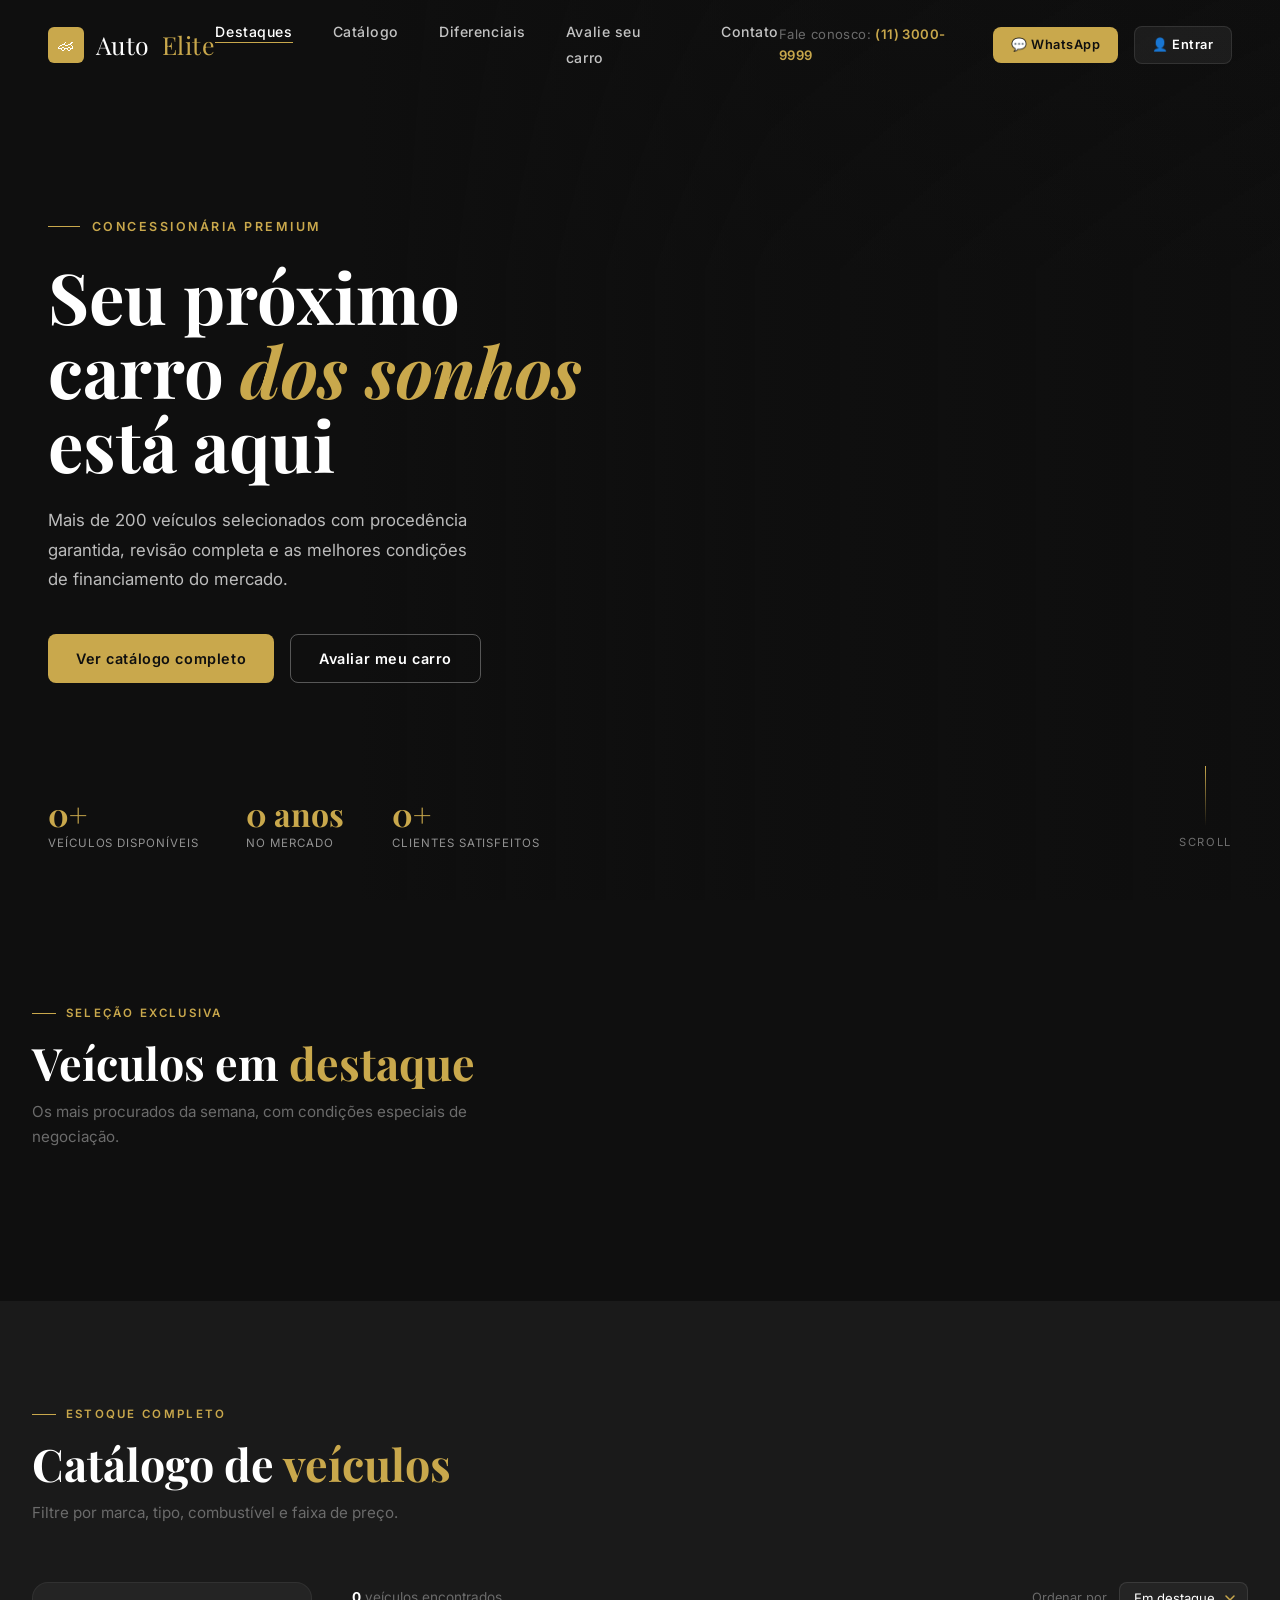
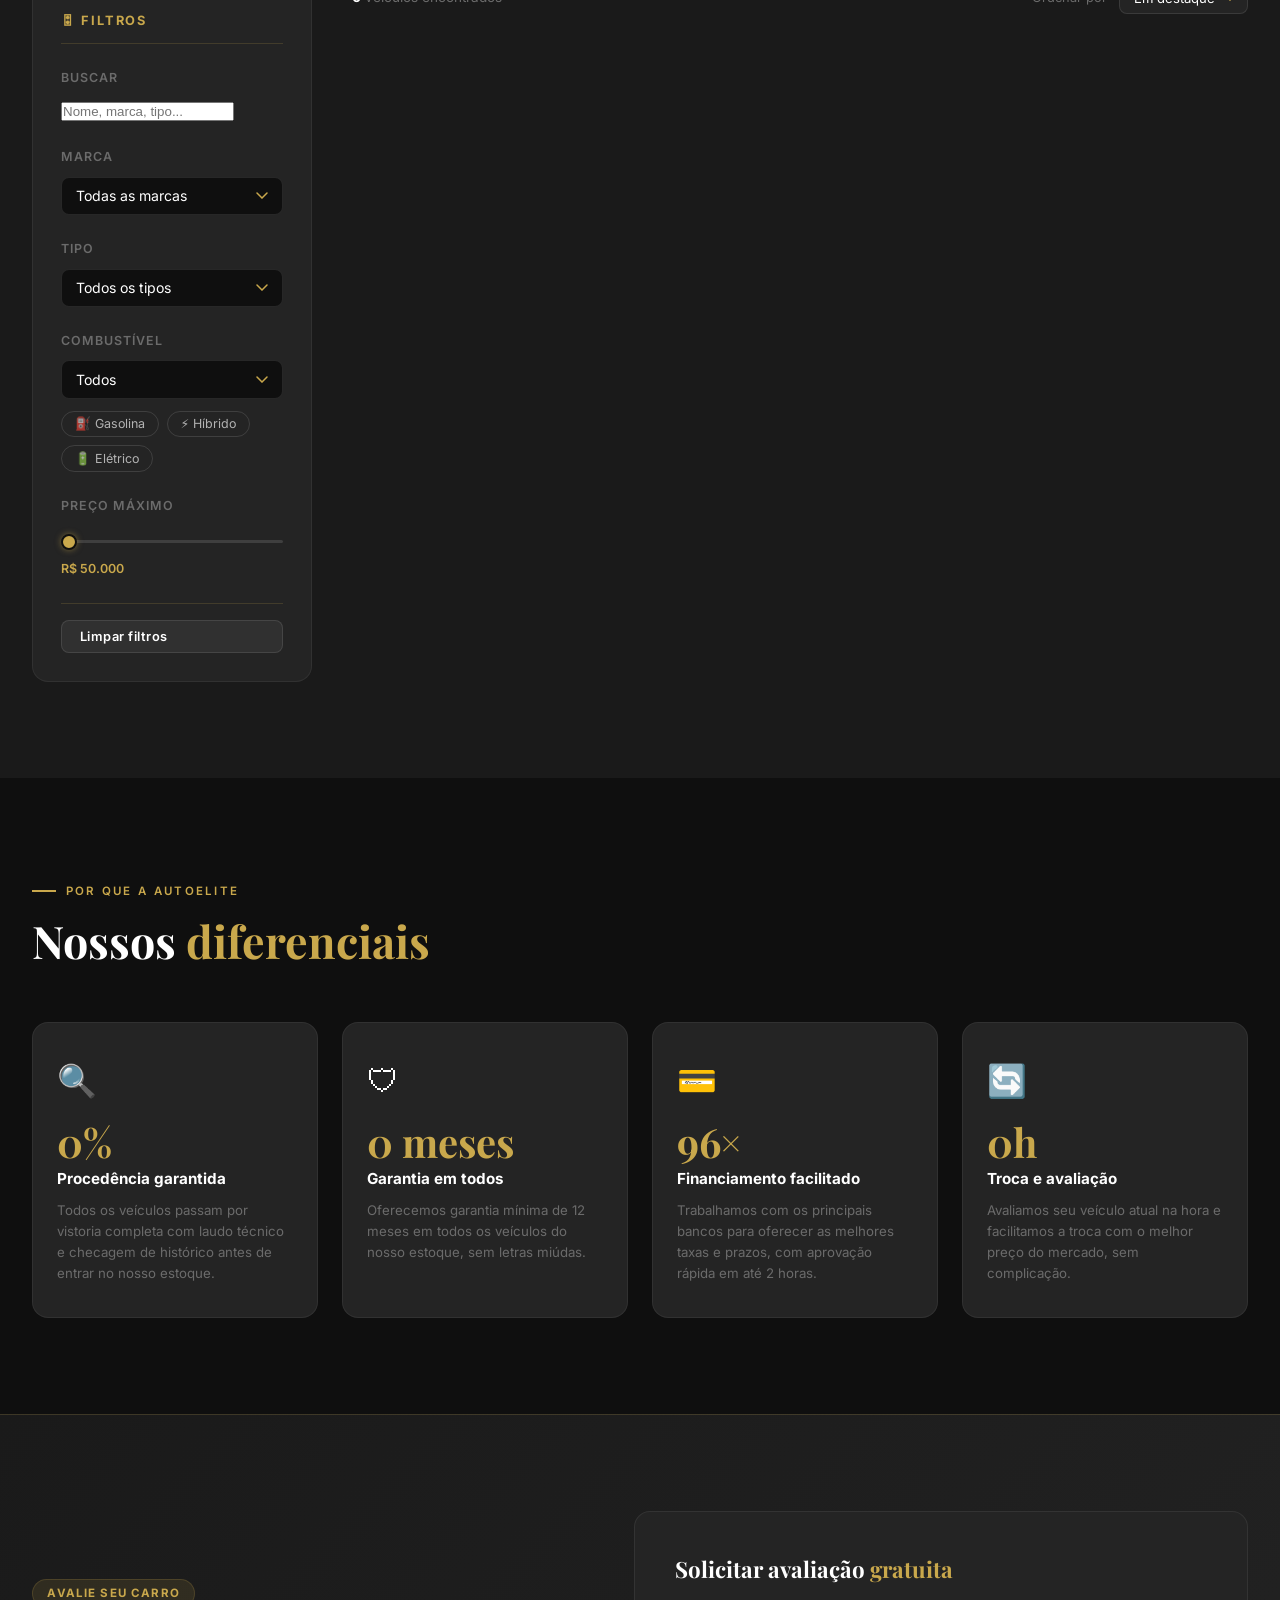
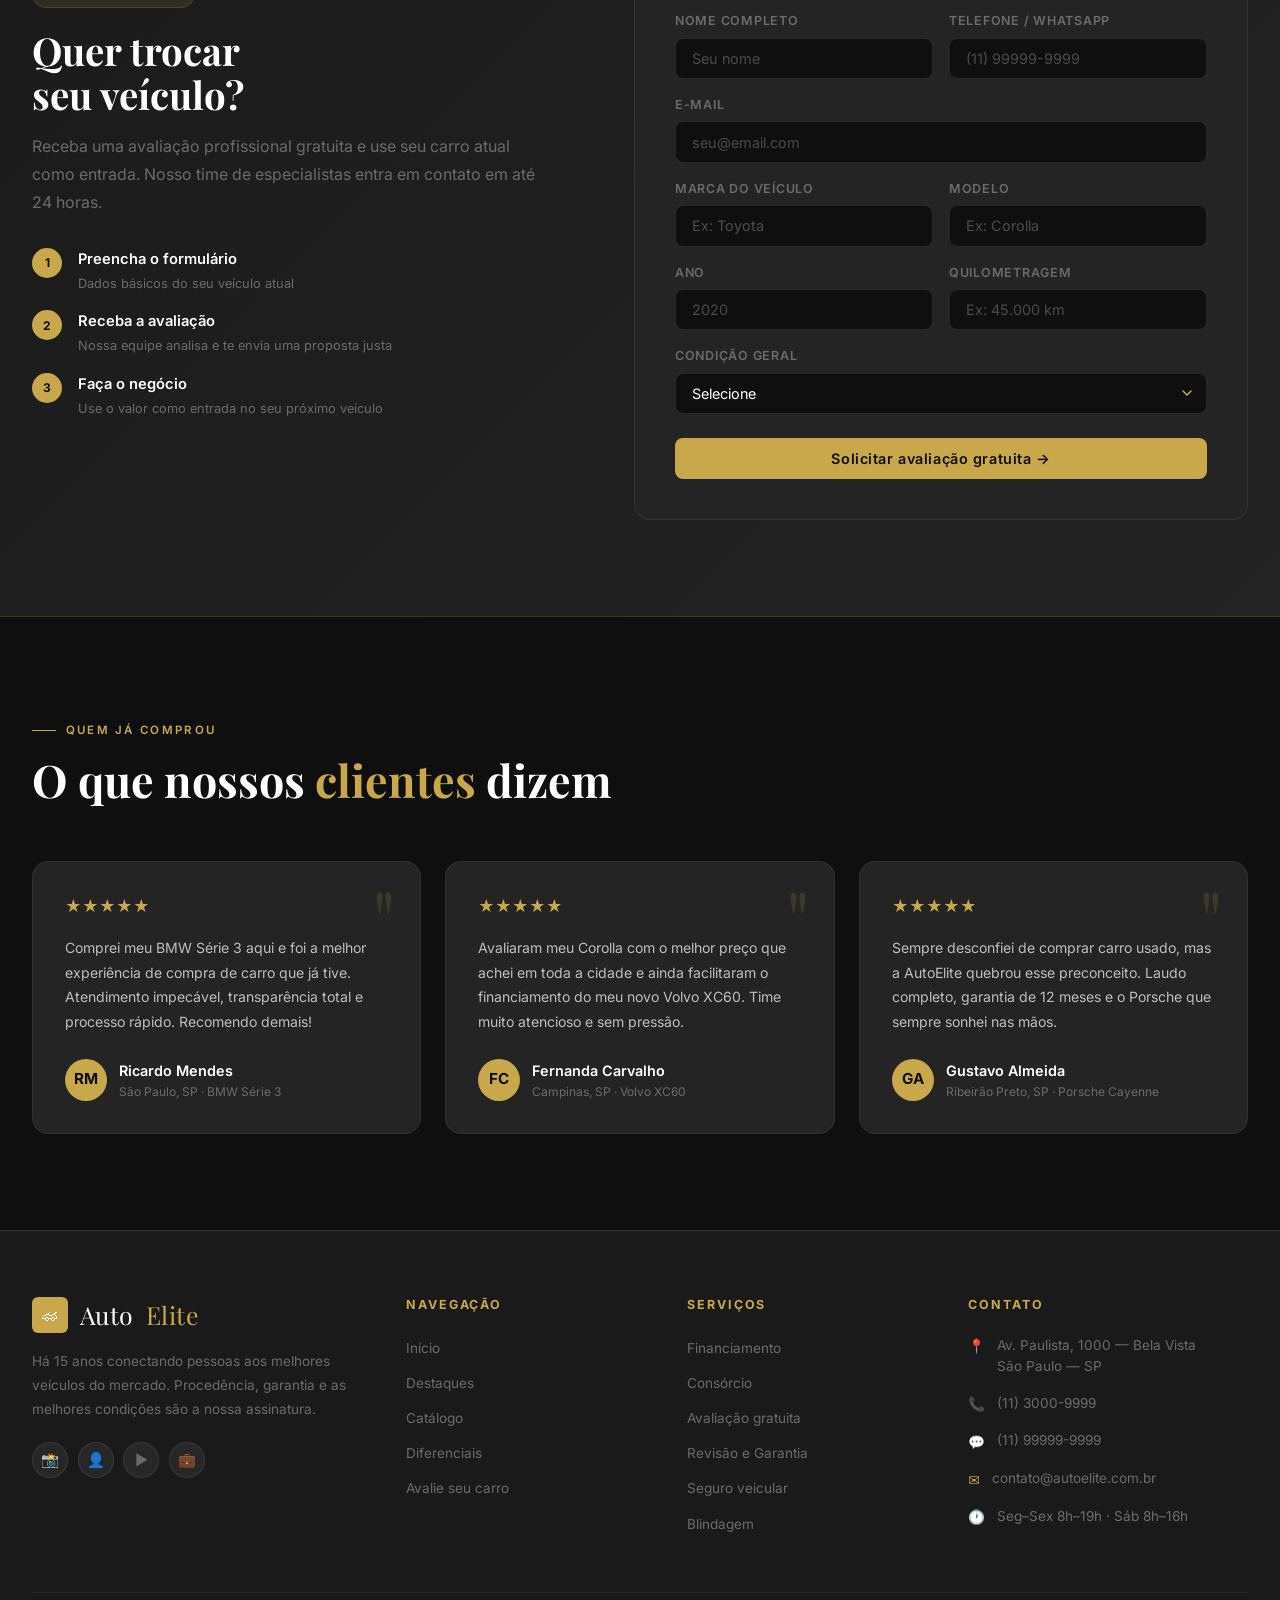
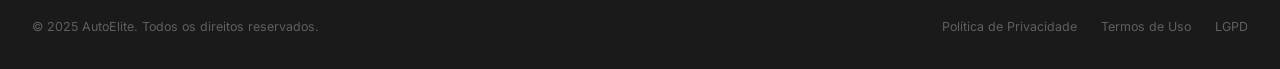
==== index.html @ bbd92033 "atualizado" ====
<!DOCTYPE html>
<html lang="pt-BR">
<head>
  <meta charset="UTF-8">
  <meta name="viewport" content="width=device-width, initial-scale=1.0">
  <title>AutoElite — Veículos Premium</title>
  <meta name="description" content="AutoElite — Sua concessionária de veículos premium. Mais de 200 veículos selecionados com garantia e procedência.">

  <!-- Fonts -->
  <link rel="preconnect" href="https://fonts.googleapis.com">
  <link rel="preconnect" href="https://fonts.gstatic.com" crossorigin>
  <link href="https://fonts.googleapis.com/css2?family=Playfair+Display:ital,wght@0,700;1,700&family=Inter:wght@400;500;600;700&display=swap" rel="stylesheet">

  <link rel="stylesheet" href="style.css">
</head>
<body>

  <!-- ═══ NAVBAR ═══════════════════════════════════════════ -->
  <nav class="navbar" id="navbar">
    <a href="#" class="nav-logo">
      <div class="logo-icon">🏎</div>
      Auto<span class="ouro">Elite</span>
    </a>

    <ul class="nav-links">
      <li><a href="#destaques" class="active">Destaques</a></li>
      <li><a href="#catalogo">Catálogo</a></li>
      <li><a href="#diferenciais">Diferenciais</a></li>
      <li><a href="#avaliacao">Avalie seu carro</a></li>
      <li><a href="#contato">Contato</a></li>
    </ul>

<div class="nav-actions">
  <div class="nav-tel">Fale conosco: <span>(11) 3000-9999</span></div>
  <a href="https://wa.me/5511999999999" class="btn btn-ouro btn-sm" target="_blank">
    💬 WhatsApp
  </a>
  <a href="login.html" class="btn btn-ghost btn-sm">
    👤 Entrar
  </a>
  <div class="nav-hamburger" id="hamburger" aria-label="Menu">
    <span></span><span></span><span></span>
  </div>
</div>
</nav>

  <!-- Menu mobile -->
  <div class="nav-overlay" id="navOverlay"></div>
  <nav class="nav-mobile" id="navMobile">
    <button class="nav-mobile-close" id="navMobileClose">✕</button>
    <ul>
      <li><a href="#destaques">Destaques</a></li>
      <li><a href="#catalogo">Catálogo</a></li>
      <li><a href="#diferenciais">Diferenciais</a></li>
      <li><a href="#avaliacao">Avalie seu carro</a></li>
      <li><a href="#contato">Contato</a></li>
    </ul>
    <div class="nav-mobile-tel">
      Fale conosco
      <span>(11) 3000-9999</span>
    </div>
  </nav>

  <!-- ═══ HERO ══════════════════════════════════════════════ -->
  <section class="hero" id="inicio">
    <img
      class="hero-img"
      src="https://images.unsplash.com/photo-1583121274602-3e2820c69888?w=1800&q=85"
      alt="Veículo premium AutoElite"
    >
    <div class="hero-bg"></div>

    <div class="hero-content">
      <div class="hero-eyebrow">Concessionária Premium</div>
      <h1>
        Seu próximo<br>
        carro <em>dos sonhos</em><br>
        está aqui
      </h1>
      <p class="hero-desc">
        Mais de 200 veículos selecionados com procedência garantida,
        revisão completa e as melhores condições de financiamento do mercado.
      </p>
      <div class="hero-ctas">
        <a href="#catalogo" class="btn btn-ouro">Ver catálogo completo</a>
        <a href="#avaliacao" class="btn btn-outline">Avaliar meu carro</a>
      </div>
    </div>

    <div class="hero-stats">
      <div class="hero-stat-item">
        <div class="num" data-count="200" data-suffix="+">0+</div>
        <div class="lbl">Veículos disponíveis</div>
      </div>
      <div class="hero-stat-item">
        <div class="num" data-count="15" data-suffix=" anos">0 anos</div>
        <div class="lbl">No mercado</div>
      </div>
      <div class="hero-stat-item">
        <div class="num" data-count="4800" data-suffix="+">0+</div>
        <div class="lbl">Clientes satisfeitos</div>
      </div>
    </div>

    <div class="hero-scroll" id="heroScroll">
      <div class="scroll-line"></div>
      Scroll
    </div>
  </section>

  <!-- ═══ DESTAQUES ════════════════════════════════════════ -->
  <section class="section destaques" id="destaques">
    <div class="container">
      <div class="section-header">
        <div class="section-eyebrow">Seleção exclusiva</div>
        <h2 class="section-title">Veículos em <span class="ouro">destaque</span></h2>
        <p class="section-subtitle">Os mais procurados da semana, com condições especiais de negociação.</p>
      </div>
      <div class="destaques-grid" id="destaquesGrid">
        <!-- Populado por JS -->
      </div>
    </div>
  </section>

  <!-- ═══ CATÁLOGO ═════════════════════════════════════════ -->
  <section class="section catalogo" id="catalogo">
    <div class="container">
      <div class="section-header">
        <div class="section-eyebrow">Estoque completo</div>
        <h2 class="section-title">Catálogo de <span class="ouro">veículos</span></h2>
        <p class="section-subtitle">Filtre por marca, tipo, combustível e faixa de preço.</p>
      </div>

      <div class="catalogo-layout">

        <!-- ── Painel de filtros ── -->
        <aside class="filtros-panel">
          <div class="filtros-titulo">🎛 Filtros</div>

          <!-- Busca -->
          <div class="filtro-grupo">
            <label>Buscar</label>
            <input type="text" id="buscaInput" placeholder="Nome, marca, tipo...">
          </div>

          <!-- Marca -->
          <div class="filtro-grupo">
            <label>Marca</label>
            <select id="filtroMarca">
              <option value="">Todas as marcas</option>
            </select>
          </div>

          <!-- Tipo -->
          <div class="filtro-grupo">
            <label>Tipo</label>
            <select id="filtroTipo">
              <option value="">Todos os tipos</option>
            </select>
          </div>

          <!-- Combustível chips -->
          <div class="filtro-grupo">
            <label>Combustível</label>
            <select id="filtroComb" style="margin-bottom:.75rem">
              <option value="">Todos</option>
            </select>
            <div class="chips-filtro">
              <button class="chip" data-comb="Gasolina">⛽ Gasolina</button>
              <button class="chip" data-comb="Híbrido">⚡ Híbrido</button>
              <button class="chip" data-comb="Elétrico">🔋 Elétrico</button>
            </div>
          </div>

          <!-- Preço máximo -->
          <div class="filtro-grupo">
            <label>Preço máximo</label>
            <input type="range" id="filtroPreco" min="50000" step="10000">
            <div class="preco-range-labels">
              <span>R$ 50.000</span>
              <span id="precoMaxLabel"></span>
            </div>
          </div>

          <div class="filtros-footer">
            <button class="btn btn-ghost btn-sm" id="btnResetFiltros" style="width:100%">
              Limpar filtros
            </button>
          </div>
        </aside>

        <!-- ── Grade de veículos ── -->
        <div>
          <div class="catalogo-header">
            <div class="catalogo-info">
              <strong id="totalResultados">0</strong> veículos encontrados
            </div>
            <div class="ordenar-wrap">
              <label for="ordenacao">Ordenar por</label>
              <select id="ordenacao">
                <option value="destaque">Em destaque</option>
                <option value="preco_asc">Menor preço</option>
                <option value="preco_desc">Maior preço</option>
                <option value="ano_desc">Mais novo</option>
                <option value="km_asc">Menor km</option>
              </select>
            </div>
          </div>

          <div class="veiculos-grid" id="veiculosGrid">
            <!-- Populado por JS -->
          </div>
        </div>

      </div>
    </div>
  </section>

  <!-- ═══ DIFERENCIAIS ═════════════════════════════════════ -->
  <section class="section diferenciais" id="diferenciais">
    <div class="container">
      <div class="section-header">
        <div class="section-eyebrow">Por que a AutoElite</div>
        <h2 class="section-title">Nossos <span class="ouro">diferenciais</span></h2>
      </div>
      <div class="diferenciais-grid">

        <div class="dif-card">
          <div class="dif-ico">🔍</div>
          <div class="dif-num" data-count="100" data-suffix="%">0%</div>
          <div class="dif-titulo">Procedência garantida</div>
          <p class="dif-desc">Todos os veículos passam por vistoria completa com laudo técnico e checagem de histórico antes de entrar no nosso estoque.</p>
        </div>

        <div class="dif-card">
          <div class="dif-ico">🛡</div>
          <div class="dif-num" data-count="12" data-suffix=" meses">0 meses</div>
          <div class="dif-titulo">Garantia em todos</div>
          <p class="dif-desc">Oferecemos garantia mínima de 12 meses em todos os veículos do nosso estoque, sem letras miúdas.</p>
        </div>

        <div class="dif-card">
          <div class="dif-ico">💳</div>
          <div class="dif-num">96×</div>
          <div class="dif-titulo">Financiamento facilitado</div>
          <p class="dif-desc">Trabalhamos com os principais bancos para oferecer as melhores taxas e prazos, com aprovação rápida em até 2 horas.</p>
        </div>

        <div class="dif-card">
          <div class="dif-ico">🔄</div>
          <div class="dif-num" data-count="48" data-suffix="h">0h</div>
          <div class="dif-titulo">Troca e avaliação</div>
          <p class="dif-desc">Avaliamos seu veículo atual na hora e facilitamos a troca com o melhor preço do mercado, sem complicação.</p>
        </div>

      </div>
    </div>
  </section>

  <!-- ═══ AVALIAÇÃO / FORMULÁRIO ════════════════════════════ -->
  <section class="section avaliacao" id="avaliacao">
    <div class="container">
      <div class="avaliacao-inner">

        <!-- Texto -->
        <div>
          <span class="aval-tag">Avalie seu carro</span>
          <h2 class="aval-title">Quer trocar<br>seu veículo?</h2>
          <p class="aval-desc">
            Receba uma avaliação profissional gratuita e use seu carro atual como entrada.
            Nosso time de especialistas entra em contato em até 24 horas.
          </p>
          <div class="aval-steps">
            <div class="aval-step">
              <div class="step-num">1</div>
              <div class="step-info">
                <h4>Preencha o formulário</h4>
                <p>Dados básicos do seu veículo atual</p>
              </div>
            </div>
            <div class="aval-step">
              <div class="step-num">2</div>
              <div class="step-info">
                <h4>Receba a avaliação</h4>
                <p>Nossa equipe analisa e te envia uma proposta justa</p>
              </div>
            </div>
            <div class="aval-step">
              <div class="step-num">3</div>
              <div class="step-info">
                <h4>Faça o negócio</h4>
                <p>Use o valor como entrada no seu próximo veículo</p>
              </div>
            </div>
          </div>
        </div>

        <!-- Formulário -->
        <div class="aval-form-wrap">
          <div class="aval-form-title">Solicitar avaliação <span class="ouro">gratuita</span></div>
          <form id="formAvaliacao">
            <div class="form-row">
              <div class="form-grupo">
                <label>Nome completo</label>
                <input type="text" placeholder="Seu nome" required>
              </div>
              <div class="form-grupo">
                <label>Telefone / WhatsApp</label>
                <input type="tel" placeholder="(11) 99999-9999" required>
              </div>
            </div>
            <div class="form-grupo">
              <label>E-mail</label>
              <input type="email" placeholder="seu@email.com">
            </div>
            <div class="form-row">
              <div class="form-grupo">
                <label>Marca do veículo</label>
                <input type="text" placeholder="Ex: Toyota" required>
              </div>
              <div class="form-grupo">
                <label>Modelo</label>
                <input type="text" placeholder="Ex: Corolla" required>
              </div>
            </div>
            <div class="form-row">
              <div class="form-grupo">
                <label>Ano</label>
                <input type="number" placeholder="2020" min="1990" max="2025" required>
              </div>
              <div class="form-grupo">
                <label>Quilometragem</label>
                <input type="text" placeholder="Ex: 45.000 km">
              </div>
            </div>
            <div class="form-grupo">
              <label>Condição geral</label>
              <select>
                <option value="">Selecione</option>
                <option>Excelente — sem avarias</option>
                <option>Bom — pequenos detalhes</option>
                <option>Regular — precisa de reparos</option>
              </select>
            </div>
            <button type="submit" class="btn btn-ouro" style="width:100%;justify-content:center;margin-top:.5rem">
              Solicitar avaliação gratuita →
            </button>
          </form>
        </div>

      </div>
    </div>
  </section>

  <!-- ═══ DEPOIMENTOS ══════════════════════════════════════ -->
  <section class="section depoimentos" id="depoimentos">
    <div class="container">
      <div class="section-header">
        <div class="section-eyebrow">Quem já comprou</div>
        <h2 class="section-title">O que nossos <span class="ouro">clientes</span> dizem</h2>
      </div>
      <div class="depoimentos-grid">

        <div class="dep-card">
          <div class="dep-estrelas">★★★★★</div>
          <p class="dep-texto">
            Comprei meu BMW Série 3 aqui e foi a melhor experiência de compra de carro que já tive.
            Atendimento impecável, transparência total e processo rápido. Recomendo demais!
          </p>
          <div class="dep-autor">
            <div class="dep-avatar">RM</div>
            <div>
              <div class="dep-nome">Ricardo Mendes</div>
              <div class="dep-sub">São Paulo, SP · BMW Série 3</div>
            </div>
          </div>
        </div>

        <div class="dep-card">
          <div class="dep-estrelas">★★★★★</div>
          <p class="dep-texto">
            Avaliaram meu Corolla com o melhor preço que achei em toda a cidade e ainda facilitaram
            o financiamento do meu novo Volvo XC60. Time muito atencioso e sem pressão.
          </p>
          <div class="dep-autor">
            <div class="dep-avatar">FC</div>
            <div>
              <div class="dep-nome">Fernanda Carvalho</div>
              <div class="dep-sub">Campinas, SP · Volvo XC60</div>
            </div>
          </div>
        </div>

        <div class="dep-card">
          <div class="dep-estrelas">★★★★★</div>
          <p class="dep-texto">
            Sempre desconfiei de comprar carro usado, mas a AutoElite quebrou esse preconceito.
            Laudo completo, garantia de 12 meses e o Porsche que sempre sonhei nas mãos.
          </p>
          <div class="dep-autor">
            <div class="dep-avatar">GA</div>
            <div>
              <div class="dep-nome">Gustavo Almeida</div>
              <div class="dep-sub">Ribeirão Preto, SP · Porsche Cayenne</div>
            </div>
          </div>
        </div>

      </div>
    </div>
  </section>

  <!-- ═══ FOOTER ════════════════════════════════════════════ -->
  <footer class="footer" id="contato">
    <div class="container">
      <div class="footer-grid">

        <!-- Brand -->
        <div class="footer-brand">
          <div class="nav-logo">
            <div class="logo-icon">🏎</div>
            Auto<span class="ouro">Elite</span>
          </div>
          <p>
            Há 15 anos conectando pessoas aos melhores veículos do mercado.
            Procedência, garantia e as melhores condições são a nossa assinatura.
          </p>
          <div class="footer-socials">
            <div class="social-btn" title="Instagram">📸</div>
            <div class="social-btn" title="Facebook">👤</div>
            <div class="social-btn" title="YouTube">▶</div>
            <div class="social-btn" title="LinkedIn">💼</div>
          </div>
        </div>

        <!-- Links -->
        <div class="footer-col">
          <h4>Navegação</h4>
          <ul>
            <li><a href="#inicio">Início</a></li>
            <li><a href="#destaques">Destaques</a></li>
            <li><a href="#catalogo">Catálogo</a></li>
            <li><a href="#diferenciais">Diferenciais</a></li>
            <li><a href="#avaliacao">Avalie seu carro</a></li>
          </ul>
        </div>

        <!-- Serviços -->
        <div class="footer-col">
          <h4>Serviços</h4>
          <ul>
            <li><a href="#">Financiamento</a></li>
            <li><a href="#">Consórcio</a></li>
            <li><a href="#">Avaliação gratuita</a></li>
            <li><a href="#">Revisão e Garantia</a></li>
            <li><a href="#">Seguro veicular</a></li>
            <li><a href="#">Blindagem</a></li>
          </ul>
        </div>

        <!-- Contato -->
        <div class="footer-col footer-contato">
          <h4>Contato</h4>
          <div class="contato-item">
            <span class="ico">📍</span>
            <span>Av. Paulista, 1000 — Bela Vista<br>São Paulo — SP</span>
          </div>
          <div class="contato-item">
            <span class="ico">📞</span>
            <a href="tel:1130009999">(11) 3000-9999</a>
          </div>
          <div class="contato-item">
            <span class="ico">💬</span>
            <a href="https://wa.me/5511999999999" target="_blank">(11) 99999-9999</a>
          </div>
          <div class="contato-item">
            <span class="ico">✉</span>
            <a href="mailto:contato@autoelite.com.br">contato@autoelite.com.br</a>
          </div>
          <div class="contato-item">
            <span class="ico">🕐</span>
            <span>Seg–Sex 8h–19h · Sáb 8h–16h</span>
          </div>
        </div>

      </div>

      <div class="footer-bottom">
        <p>© 2025 AutoElite. Todos os direitos reservados.</p>
        <div class="legal">
          <a href="#">Política de Privacidade</a>
          <a href="#">Termos de Uso</a>
          <a href="#">LGPD</a>
        </div>
      </div>
    </div>
  </footer>

  <!-- ═══ MODAL DE DETALHE ══════════════════════════════════ -->
  <div class="modal-overlay" id="modalOverlay">
    <div class="modal">
      <div class="modal-img-wrap">
        <img id="modalImg" src="" alt="">
        <button class="modal-close" onclick="fecharModal()" aria-label="Fechar">✕</button>
      </div>
      <div class="modal-body">
        <div class="modal-marca" id="modalMarca"></div>
        <div class="modal-nome" id="modalNome"></div>
        <div class="modal-grid">
          <div class="modal-info">
            <p id="modalDesc"></p>
            <div class="modal-specs-grid" id="modalSpecs"></div>
          </div>
          <div class="modal-carac">
            <p style="font-size:.78rem;color:var(--cinza);letter-spacing:.1em;text-transform:uppercase;font-weight:700;margin-bottom:.75rem">Equipamentos</p>
            <ul id="modalCarac"></ul>
          </div>
        </div>
        <div class="modal-price-bar">
          <div>
            <div class="modal-preco-lbl">Preço</div>
            <div class="modal-preco-val" id="modalPreco"></div>
          </div>
          <div class="modal-actions">
            <button class="btn btn-ghost" id="modalBtnFav">♡ Favoritar</button>
            <button class="btn btn-ouro" id="modalBtnWpp">💬 Falar via WhatsApp</button>
          </div>
        </div>
      </div>
    </div>
  </div>

  <!-- ═══ TOAST ═════════════════════════════════════════════ -->
  <div class="toast" id="toast"></div>

  <!-- Scripts -->
  <script src="script.js"></script>
</body>
</html>
---- style.css ----
/* ============================================================
   AutoElite — Estilos principais
   Paleta: Grafite #0F0F0F | Escuro #1A1A1A | Ouro #C9A84C
           Branco #FFFFFF | Médio #6B6B6B | Claro #F5F5F5
   Tipografia: Playfair Display (display) + Inter (corpo)
   ============================================================ */

/* ─── Reset & Base ────────────────────────────────────────── */
*, *::before, *::after { box-sizing: border-box; margin: 0; padding: 0; }

:root {
  --preto:    #0F0F0F;
  --escuro:   #1A1A1A;
  --escuro2:  #242424;
  --ouro:     #C9A84C;
  --ouro-clr: #E8C96A;
  --branco:   #FFFFFF;
  --cinza:    #6B6B6B;
  --claro:    #F5F5F5;
  --borda:    rgba(201,168,76,.18);

  --ff-display: 'Playfair Display', Georgia, serif;
  --ff-body:    'Inter', system-ui, sans-serif;

  --r: .5rem;
  --r-lg: 1rem;
  --shadow: 0 4px 24px rgba(0,0,0,.45);
  --shadow-card: 0 8px 40px rgba(0,0,0,.55);
  --trans: .3s cubic-bezier(.4,0,.2,1);
}

html { scroll-behavior: smooth; font-size: 16px; }

body {
  font-family: var(--ff-body);
  background: var(--preto);
  color: var(--branco);
  line-height: 1.6;
  overflow-x: hidden;
}

img { display: block; max-width: 100%; }
a   { color: inherit; text-decoration: none; }

/* ─── Scrollbar ───────────────────────────────────────────── */
::-webkit-scrollbar       { width: 6px; }
::-webkit-scrollbar-track { background: var(--escuro); }
::-webkit-scrollbar-thumb { background: var(--ouro); border-radius: 3px; }

/* ─── Utilitários ─────────────────────────────────────────── */
.container { max-width: 1400px; margin: 0 auto; padding: 0 2rem; }
.ouro      { color: var(--ouro); }
.tag {
  display: inline-block;
  padding: .2rem .7rem;
  border-radius: 2rem;
  font-size: .72rem;
  font-weight: 600;
  letter-spacing: .06em;
  text-transform: uppercase;
}
.tag-novo    { background: var(--ouro);  color: var(--preto); }
.tag-destq   { background: transparent; color: var(--ouro); border: 1px solid var(--ouro); }

/* ─── Botões ──────────────────────────────────────────────── */
.btn {
  display: inline-flex;
  align-items: center;
  gap: .5rem;
  padding: .75rem 1.75rem;
  border-radius: var(--r);
  font-family: var(--ff-body);
  font-size: .9rem;
  font-weight: 600;
  letter-spacing: .04em;
  cursor: pointer;
  border: none;
  transition: var(--trans);
  white-space: nowrap;
}
.btn-ouro {
  background: var(--ouro);
  color: var(--preto);
}
.btn-ouro:hover {
  background: var(--ouro-clr);
  transform: translateY(-1px);
  box-shadow: 0 6px 24px rgba(201,168,76,.35);
}
.btn-outline {
  background: transparent;
  color: var(--branco);
  border: 1.5px solid rgba(255,255,255,.3);
}
.btn-outline:hover {
  border-color: var(--ouro);
  color: var(--ouro);
}
.btn-ghost {
  background: rgba(255,255,255,.06);
  color: var(--branco);
  border: 1px solid rgba(255,255,255,.1);
}
.btn-ghost:hover { background: rgba(255,255,255,.12); }
.btn-sm { padding: .5rem 1.1rem; font-size: .8rem; }

/* ─── Cabeçalho / Nav ─────────────────────────────────────── */
.navbar {
  position: fixed;
  top: 0; left: 0; right: 0;
  z-index: 1000;
  display: flex;
  align-items: center;
  justify-content: space-between;
  padding: 1.2rem 3rem;
  transition: var(--trans);
}
.navbar.scrolled {
  background: rgba(15,15,15,.92);
  backdrop-filter: blur(16px);
  border-bottom: 1px solid var(--borda);
  padding: .8rem 3rem;
}
.nav-logo {
  display: flex;
  align-items: center;
  gap: .75rem;
  font-family: var(--ff-display);
  font-size: 1.55rem;
  letter-spacing: .02em;
}
.nav-logo .logo-icon {
  width: 36px; height: 36px;
  background: var(--ouro);
  border-radius: 6px;
  display: grid;
  place-items: center;
  font-size: 1rem;
}
.nav-links {
  display: flex;
  list-style: none;
  gap: 2.5rem;
}
.nav-links a {
  font-size: .88rem;
  font-weight: 500;
  letter-spacing: .04em;
  color: rgba(255,255,255,.75);
  transition: color var(--trans);
  position: relative;
}
.nav-links a::after {
  content: '';
  position: absolute;
  bottom: -3px; left: 0;
  width: 0; height: 1.5px;
  background: var(--ouro);
  transition: width var(--trans);
}
.nav-links a:hover,
.nav-links a.active { color: var(--branco); }
.nav-links a:hover::after,
.nav-links a.active::after { width: 100%; }

.nav-actions { display: flex; align-items: center; gap: 1rem; }

.nav-tel {
  font-size: .82rem;
  color: var(--cinza);
  letter-spacing: .03em;
}
.nav-tel span { color: var(--ouro); font-weight: 600; }

.nav-hamburger {
  display: none;
  flex-direction: column;
  gap: 5px;
  cursor: pointer;
  padding: 4px;
}
.nav-hamburger span {
  width: 24px; height: 2px;
  background: var(--branco);
  border-radius: 2px;
  transition: var(--trans);
}

/* ─── Hero ────────────────────────────────────────────────── */
.hero {
  position: relative;
  height: 100vh;
  min-height: 700px;
  display: flex;
  align-items: center;
  overflow: hidden;
}
.hero-bg {
  position: absolute;
  inset: 0;
  background:
    linear-gradient(to right, rgba(15,15,15,1) 28%, rgba(15,15,15,.45) 60%, rgba(15,15,15,.1) 100%),
    linear-gradient(to bottom, rgba(15,15,15,.3) 0%, transparent 30%);
  z-index: 1;
}
.hero-img {
  position: absolute;
  inset: 0;
  width: 100%; height: 100%;
  object-fit: cover;
  object-position: center 60%;
  filter: brightness(.85);
}
.hero-content {
  position: relative;
  z-index: 2;
  max-width: 640px;
  padding: 0 3rem;
}
.hero-eyebrow {
  display: flex;
  align-items: center;
  gap: .75rem;
  font-size: .78rem;
  font-weight: 600;
  letter-spacing: .2em;
  text-transform: uppercase;
  color: var(--ouro);
  margin-bottom: 1.5rem;
}
.hero-eyebrow::before {
  content: '';
  width: 32px; height: 1.5px;
  background: var(--ouro);
}
.hero h1 {
  font-family: var(--ff-display);
  font-size: clamp(2.8rem, 5.5vw, 4.8rem);
  line-height: 1.05;
  font-weight: 700;
  margin-bottom: 1.5rem;
}
.hero h1 em {
  font-style: italic;
  color: var(--ouro);
}
.hero-desc {
  font-size: 1.05rem;
  color: rgba(255,255,255,.72);
  max-width: 440px;
  line-height: 1.75;
  margin-bottom: 2.5rem;
}
.hero-ctas { display: flex; gap: 1rem; flex-wrap: wrap; }

.hero-stats {
  position: absolute;
  bottom: 3rem; left: 3rem;
  z-index: 2;
  display: flex;
  gap: 3rem;
}
.hero-stat-item .num {
  font-family: var(--ff-display);
  font-size: 2rem;
  font-weight: 700;
  color: var(--ouro);
  line-height: 1;
}
.hero-stat-item .lbl {
  font-size: .72rem;
  color: rgba(255,255,255,.55);
  letter-spacing: .08em;
  text-transform: uppercase;
  margin-top: .2rem;
}

.hero-scroll {
  position: absolute;
  right: 3rem; bottom: 3rem;
  z-index: 2;
  display: flex;
  flex-direction: column;
  align-items: center;
  gap: .5rem;
  font-size: .7rem;
  letter-spacing: .15em;
  text-transform: uppercase;
  color: rgba(255,255,255,.4);
  cursor: pointer;
}
.scroll-line {
  width: 1.5px;
  height: 60px;
  background: linear-gradient(to bottom, var(--ouro), transparent);
  animation: scrollAnim 1.8s ease-in-out infinite;
}
@keyframes scrollAnim {
  0%   { transform: scaleY(0); transform-origin: top; }
  50%  { transform: scaleY(1); transform-origin: top; }
  51%  { transform: scaleY(1); transform-origin: bottom; }
  100% { transform: scaleY(0); transform-origin: bottom; }
}

/* ─── Seção genérica ──────────────────────────────────────── */
.section { padding: 6rem 0; }
.section-header { margin-bottom: 3.5rem; }
.section-eyebrow {
  display: inline-flex;
  align-items: center;
  gap: .6rem;
  font-size: .72rem;
  font-weight: 600;
  letter-spacing: .2em;
  text-transform: uppercase;
  color: var(--ouro);
  margin-bottom: .9rem;
}
.section-eyebrow::before {
  content: '';
  width: 24px; height: 1.5px;
  background: var(--ouro);
}
.section-title {
  font-family: var(--ff-display);
  font-size: clamp(1.9rem, 3.5vw, 3rem);
  font-weight: 700;
  line-height: 1.15;
}
.section-subtitle {
  margin-top: .75rem;
  font-size: .95rem;
  color: var(--cinza);
  max-width: 500px;
}

/* ─── Destaques (slider) ──────────────────────────────────── */
.destaques { background: var(--preto); }
.destaques-grid {
  display: grid;
  grid-template-columns: repeat(3, 1fr);
  gap: 1.5rem;
}
.destaque-card {
  position: relative;
  border-radius: var(--r-lg);
  overflow: hidden;
  aspect-ratio: 4/3;
  cursor: pointer;
  group: '';
}
.destaque-card img {
  width: 100%; height: 100%;
  object-fit: cover;
  transition: transform .5s ease;
}
.destaque-card:hover img { transform: scale(1.06); }
.destaque-card-overlay {
  position: absolute;
  inset: 0;
  background: linear-gradient(to top, rgba(0,0,0,.85) 0%, rgba(0,0,0,.1) 55%);
  display: flex;
  flex-direction: column;
  justify-content: flex-end;
  padding: 1.5rem;
}
.destaque-card-overlay .nome {
  font-family: var(--ff-display);
  font-size: 1.2rem;
  font-weight: 700;
  margin-bottom: .3rem;
}
.destaque-card-overlay .preco {
  font-size: 1.1rem;
  color: var(--ouro);
  font-weight: 700;
}
.destaque-card .badge-destq {
  position: absolute;
  top: 1rem; left: 1rem;
}
.destaque-card-main {
  grid-column: span 2;
  aspect-ratio: 16/9;
}

/* ─── Catálogo ────────────────────────────────────────────── */
.catalogo { background: var(--escuro); }
.catalogo-layout {
  display: grid;
  grid-template-columns: 280px 1fr;
  gap: 2.5rem;
  align-items: start;
}

/* Filtros */
.filtros-panel {
  background: var(--escuro2);
  border: 1px solid rgba(255,255,255,.06);
  border-radius: var(--r-lg);
  padding: 1.75rem;
  position: sticky;
  top: 90px;
}
.filtros-titulo {
  font-size: .8rem;
  font-weight: 700;
  letter-spacing: .15em;
  text-transform: uppercase;
  color: var(--ouro);
  margin-bottom: 1.5rem;
  padding-bottom: .75rem;
  border-bottom: 1px solid var(--borda);
}
.filtro-grupo { margin-bottom: 1.5rem; }
.filtro-grupo label {
  display: block;
  font-size: .78rem;
  font-weight: 600;
  letter-spacing: .08em;
  text-transform: uppercase;
  color: var(--cinza);
  margin-bottom: .6rem;
}
.filtro-grupo select,
.filtro-grupo input[type="range"] {
  width: 100%;
}
.filtro-grupo select {
  background: var(--preto);
  border: 1px solid rgba(255,255,255,.1);
  color: var(--branco);
  padding: .6rem .9rem;
  border-radius: var(--r);
  font-family: var(--ff-body);
  font-size: .88rem;
  cursor: pointer;
  transition: border-color var(--trans);
  -webkit-appearance: none;
  appearance: none;
  background-image: url("data:image/svg+xml,%3Csvg xmlns='http://www.w3.org/2000/svg' width='12' height='7'%3E%3Cpath d='M1 1l5 5 5-5' stroke='%23C9A84C' stroke-width='1.5' fill='none' stroke-linecap='round'/%3E%3C/svg%3E");
  background-repeat: no-repeat;
  background-position: right .9rem center;
}
.filtro-grupo select:focus { outline: none; border-color: var(--ouro); }

.preco-range-labels {
  display: flex;
  justify-content: space-between;
  font-size: .78rem;
  color: var(--cinza);
  margin-top: .5rem;
}
.preco-range-labels span { color: var(--ouro); font-weight: 600; }

input[type="range"] {
  -webkit-appearance: none;
  appearance: none;
  height: 3px;
  background: rgba(255,255,255,.12);
  border-radius: 2px;
  outline: none;
  cursor: pointer;
}
input[type="range"]::-webkit-slider-thumb {
  -webkit-appearance: none;
  width: 16px; height: 16px;
  border-radius: 50%;
  background: var(--ouro);
  border: 2px solid var(--preto);
  cursor: pointer;
  box-shadow: 0 0 6px rgba(201,168,76,.5);
}

.chips-filtro {
  display: flex;
  flex-wrap: wrap;
  gap: .5rem;
}
.chip {
  padding: .3rem .8rem;
  border-radius: 2rem;
  border: 1px solid rgba(255,255,255,.12);
  background: transparent;
  color: rgba(255,255,255,.65);
  font-size: .78rem;
  font-family: var(--ff-body);
  cursor: pointer;
  transition: var(--trans);
}
.chip:hover,
.chip.ativo {
  background: var(--ouro);
  color: var(--preto);
  border-color: var(--ouro);
  font-weight: 600;
}

.filtros-footer {
  margin-top: 1.5rem;
  padding-top: 1rem;
  border-top: 1px solid var(--borda);
  display: flex;
  flex-direction: column;
  gap: .6rem;
}

/* Grade de veículos */
.catalogo-header {
  display: flex;
  align-items: center;
  justify-content: space-between;
  margin-bottom: 1.5rem;
  flex-wrap: wrap;
  gap: 1rem;
}
.catalogo-info {
  font-size: .85rem;
  color: var(--cinza);
}
.catalogo-info strong { color: var(--branco); }

.ordenar-wrap { display: flex; align-items: center; gap: .75rem; }
.ordenar-wrap label { font-size: .8rem; color: var(--cinza); }
.ordenar-wrap select {
  background: var(--escuro2);
  border: 1px solid rgba(255,255,255,.1);
  color: var(--branco);
  padding: .45rem .9rem;
  border-radius: var(--r);
  font-family: var(--ff-body);
  font-size: .82rem;
  cursor: pointer;
  -webkit-appearance: none;
  appearance: none;
  background-image: url("data:image/svg+xml,%3Csvg xmlns='http://www.w3.org/2000/svg' width='10' height='6'%3E%3Cpath d='M1 1l4 4 4-4' stroke='%23C9A84C' stroke-width='1.5' fill='none' stroke-linecap='round'/%3E%3C/svg%3E");
  background-repeat: no-repeat;
  background-position: right .75rem center;
  padding-right: 2rem;
}
.ordenar-wrap select:focus { outline: none; }

.veiculos-grid {
  display: grid;
  grid-template-columns: repeat(auto-fill, minmax(300px, 1fr));
  gap: 1.5rem;
}

/* Card de veículo */
.veiculo-card {
  background: var(--escuro2);
  border: 1px solid rgba(255,255,255,.06);
  border-radius: var(--r-lg);
  overflow: hidden;
  transition: var(--trans);
  cursor: pointer;
  position: relative;
}
.veiculo-card:hover {
  transform: translateY(-5px);
  border-color: var(--borda);
  box-shadow: var(--shadow-card);
}
.veiculo-card::after {
  content: '';
  position: absolute;
  bottom: 0; left: 0;
  width: 0; height: 2px;
  background: linear-gradient(to right, var(--ouro), var(--ouro-clr));
  transition: width .4s ease;
}
.veiculo-card:hover::after { width: 100%; }

.card-img-wrap {
  position: relative;
  aspect-ratio: 16/10;
  overflow: hidden;
}
.card-img-wrap img {
  width: 100%; height: 100%;
  object-fit: cover;
  transition: transform .5s ease;
}
.veiculo-card:hover .card-img-wrap img { transform: scale(1.05); }
.card-tags {
  position: absolute;
  top: .75rem; left: .75rem;
  display: flex; gap: .4rem;
}
.card-fav {
  position: absolute;
  top: .75rem; right: .75rem;
  width: 34px; height: 34px;
  background: rgba(15,15,15,.7);
  backdrop-filter: blur(8px);
  border: 1px solid rgba(255,255,255,.1);
  border-radius: 50%;
  display: grid;
  place-items: center;
  cursor: pointer;
  transition: var(--trans);
  font-size: 1rem;
  color: rgba(255,255,255,.5);
}
.card-fav:hover,
.card-fav.ativo { color: #e74c3c; border-color: #e74c3c; }

.card-body { padding: 1.25rem; }
.card-marca {
  font-size: .72rem;
  font-weight: 700;
  letter-spacing: .14em;
  text-transform: uppercase;
  color: var(--ouro);
  margin-bottom: .25rem;
}
.card-nome {
  font-family: var(--ff-display);
  font-size: 1.12rem;
  font-weight: 700;
  margin-bottom: .75rem;
  line-height: 1.3;
}
.card-specs {
  display: grid;
  grid-template-columns: 1fr 1fr;
  gap: .4rem .75rem;
  margin-bottom: 1rem;
}
.card-spec {
  display: flex;
  align-items: center;
  gap: .4rem;
  font-size: .78rem;
  color: rgba(255,255,255,.55);
}
.card-spec .ico { font-size: .9rem; }

.card-footer {
  display: flex;
  align-items: center;
  justify-content: space-between;
  padding-top: 1rem;
  border-top: 1px solid rgba(255,255,255,.06);
}
.card-preco-lbl { font-size: .7rem; color: var(--cinza); letter-spacing: .05em; }
.card-preco-val {
  font-family: var(--ff-display);
  font-size: 1.3rem;
  font-weight: 700;
  color: var(--ouro);
  line-height: 1;
}
.card-btn {
  width: 36px; height: 36px;
  background: var(--ouro);
  border: none;
  border-radius: 50%;
  display: grid;
  place-items: center;
  cursor: pointer;
  color: var(--preto);
  font-size: 1.1rem;
  transition: var(--trans);
  flex-shrink: 0;
}
.card-btn:hover {
  background: var(--ouro-clr);
  transform: scale(1.08);
  box-shadow: 0 4px 16px rgba(201,168,76,.4);
}

.sem-resultados {
  grid-column: 1/-1;
  text-align: center;
  padding: 4rem 2rem;
  color: var(--cinza);
}
.sem-resultados h3 { font-family: var(--ff-display); font-size: 1.5rem; margin-bottom: .5rem; }

/* ─── Diferenciais ────────────────────────────────────────── */
.diferenciais { background: var(--preto); }
.diferenciais-grid {
  display: grid;
  grid-template-columns: repeat(4, 1fr);
  gap: 1.5rem;
}
.dif-card {
  background: var(--escuro2);
  border: 1px solid rgba(255,255,255,.06);
  border-radius: var(--r-lg);
  padding: 2rem 1.5rem;
  transition: var(--trans);
  position: relative;
  overflow: hidden;
}
.dif-card::before {
  content: '';
  position: absolute;
  inset: 0;
  background: linear-gradient(135deg, rgba(201,168,76,.06) 0%, transparent 60%);
  opacity: 0;
  transition: opacity var(--trans);
}
.dif-card:hover::before { opacity: 1; }
.dif-card:hover { border-color: var(--borda); transform: translateY(-3px); }
.dif-ico {
  font-size: 2rem;
  margin-bottom: 1rem;
}
.dif-num {
  font-family: var(--ff-display);
  font-size: 2.5rem;
  font-weight: 700;
  color: var(--ouro);
  line-height: 1;
  margin-bottom: .3rem;
}
.dif-titulo {
  font-weight: 700;
  font-size: .95rem;
  margin-bottom: .5rem;
}
.dif-desc { font-size: .83rem; color: var(--cinza); line-height: 1.6; }

/* ─── Avaliação / Venda ───────────────────────────────────── */
.avaliacao {
  background: linear-gradient(135deg, var(--escuro) 0%, var(--escuro2) 100%);
  border-top: 1px solid var(--borda);
  border-bottom: 1px solid var(--borda);
}
.avaliacao-inner {
  display: grid;
  grid-template-columns: 1fr 1fr;
  gap: 5rem;
  align-items: center;
}
.aval-tag {
  display: inline-block;
  padding: .25rem .9rem;
  background: rgba(201,168,76,.12);
  border: 1px solid var(--borda);
  border-radius: 2rem;
  font-size: .72rem;
  font-weight: 700;
  letter-spacing: .1em;
  text-transform: uppercase;
  color: var(--ouro);
  margin-bottom: 1.25rem;
}
.aval-title {
  font-family: var(--ff-display);
  font-size: clamp(1.8rem, 3vw, 2.8rem);
  font-weight: 700;
  line-height: 1.15;
  margin-bottom: 1rem;
}
.aval-desc { color: var(--cinza); line-height: 1.75; margin-bottom: 2rem; }
.aval-steps { display: flex; flex-direction: column; gap: 1rem; margin-bottom: 2rem; }
.aval-step {
  display: flex;
  align-items: flex-start;
  gap: 1rem;
}
.step-num {
  width: 30px; height: 30px;
  background: var(--ouro);
  color: var(--preto);
  border-radius: 50%;
  display: grid;
  place-items: center;
  font-size: .75rem;
  font-weight: 700;
  flex-shrink: 0;
}
.step-info h4 { font-size: .92rem; font-weight: 600; margin-bottom: .15rem; }
.step-info p  { font-size: .8rem; color: var(--cinza); }

/* Formulário de avaliação */
.aval-form-wrap {
  background: var(--escuro2);
  border: 1px solid rgba(255,255,255,.07);
  border-radius: var(--r-lg);
  padding: 2.5rem;
}
.aval-form-title {
  font-family: var(--ff-display);
  font-size: 1.4rem;
  font-weight: 700;
  margin-bottom: 1.5rem;
}
.form-row {
  display: grid;
  grid-template-columns: 1fr 1fr;
  gap: 1rem;
}
.form-grupo { display: flex; flex-direction: column; gap: .4rem; margin-bottom: 1rem; }
.form-grupo label {
  font-size: .78rem;
  font-weight: 600;
  letter-spacing: .06em;
  text-transform: uppercase;
  color: var(--cinza);
}
.form-grupo input,
.form-grupo select,
.form-grupo textarea {
  background: var(--preto);
  border: 1px solid rgba(255,255,255,.1);
  color: var(--branco);
  padding: .7rem 1rem;
  border-radius: var(--r);
  font-family: var(--ff-body);
  font-size: .9rem;
  transition: border-color var(--trans);
  resize: none;
}
.form-grupo input::placeholder,
.form-grupo textarea::placeholder { color: rgba(255,255,255,.25); }
.form-grupo input:focus,
.form-grupo select:focus,
.form-grupo textarea:focus {
  outline: none;
  border-color: var(--ouro);
  box-shadow: 0 0 0 2px rgba(201,168,76,.12);
}
.form-grupo select {
  -webkit-appearance: none;
  appearance: none;
  background-image: url("data:image/svg+xml,%3Csvg xmlns='http://www.w3.org/2000/svg' width='10' height='6'%3E%3Cpath d='M1 1l4 4 4-4' stroke='%23C9A84C' stroke-width='1.5' fill='none' stroke-linecap='round'/%3E%3C/svg%3E");
  background-repeat: no-repeat;
  background-position: right .9rem center;
  cursor: pointer;
}

/* ─── Depoimentos ─────────────────────────────────────────── */
.depoimentos { background: var(--preto); }
.depoimentos-grid {
  display: grid;
  grid-template-columns: repeat(3, 1fr);
  gap: 1.5rem;
}
.dep-card {
  background: var(--escuro2);
  border: 1px solid rgba(255,255,255,.06);
  border-radius: var(--r-lg);
  padding: 2rem;
  position: relative;
}
.dep-card::before {
  content: '"';
  position: absolute;
  top: 1rem; right: 1.5rem;
  font-family: var(--ff-display);
  font-size: 5rem;
  color: var(--ouro);
  opacity: .15;
  line-height: 1;
}
.dep-estrelas { color: var(--ouro); font-size: 1rem; margin-bottom: 1rem; }
.dep-texto {
  font-size: .88rem;
  color: rgba(255,255,255,.7);
  line-height: 1.75;
  margin-bottom: 1.5rem;
}
.dep-autor { display: flex; align-items: center; gap: .75rem; }
.dep-avatar {
  width: 42px; height: 42px;
  border-radius: 50%;
  background: var(--ouro);
  color: var(--preto);
  display: grid;
  place-items: center;
  font-weight: 700;
  font-size: .95rem;
  flex-shrink: 0;
}
.dep-nome { font-weight: 600; font-size: .9rem; }
.dep-sub  { font-size: .75rem; color: var(--cinza); }

/* ─── Modal de detalhe ────────────────────────────────────── */
.modal-overlay {
  position: fixed;
  inset: 0;
  background: rgba(0,0,0,.85);
  backdrop-filter: blur(10px);
  z-index: 2000;
  display: flex;
  align-items: center;
  justify-content: center;
  padding: 2rem;
  opacity: 0;
  pointer-events: none;
  transition: opacity .3s ease;
}
.modal-overlay.open {
  opacity: 1;
  pointer-events: auto;
}
.modal {
  background: var(--escuro);
  border: 1px solid rgba(255,255,255,.1);
  border-radius: 1.25rem;
  width: 100%;
  max-width: 900px;
  max-height: 90vh;
  overflow-y: auto;
  transform: translateY(20px) scale(.97);
  transition: transform .3s ease;
}
.modal-overlay.open .modal { transform: translateY(0) scale(1); }
.modal-img-wrap {
  position: relative;
  aspect-ratio: 16/8;
  overflow: hidden;
  border-radius: 1.25rem 1.25rem 0 0;
}
.modal-img-wrap img {
  width: 100%; height: 100%;
  object-fit: cover;
}
.modal-img-wrap .modal-close {
  position: absolute;
  top: 1rem; right: 1rem;
  width: 38px; height: 38px;
  background: rgba(15,15,15,.75);
  border: 1px solid rgba(255,255,255,.15);
  border-radius: 50%;
  color: var(--branco);
  font-size: 1.1rem;
  cursor: pointer;
  display: grid;
  place-items: center;
  transition: var(--trans);
}
.modal-close:hover { background: rgba(255,255,255,.15); }
.modal-body { padding: 2rem 2.5rem; }
.modal-marca {
  font-size: .75rem;
  font-weight: 700;
  letter-spacing: .15em;
  text-transform: uppercase;
  color: var(--ouro);
  margin-bottom: .4rem;
}
.modal-nome {
  font-family: var(--ff-display);
  font-size: 2rem;
  font-weight: 700;
  margin-bottom: 1rem;
}
.modal-grid { display: grid; grid-template-columns: 1fr 1fr; gap: 2rem; }
.modal-info p { color: var(--cinza); font-size: .92rem; line-height: 1.8; margin-bottom: 1.5rem; }
.modal-specs-grid {
  display: grid;
  grid-template-columns: 1fr 1fr;
  gap: .6rem;
  margin-bottom: 1.5rem;
}
.modal-spec {
  background: var(--escuro2);
  border-radius: var(--r);
  padding: .65rem .9rem;
  font-size: .82rem;
}
.modal-spec strong { display: block; color: var(--cinza); font-size: .68rem; letter-spacing: .08em; text-transform: uppercase; margin-bottom: .2rem; }
.modal-carac ul { list-style: none; display: flex; flex-direction: column; gap: .5rem; }
.modal-carac li {
  display: flex;
  align-items: center;
  gap: .6rem;
  font-size: .85rem;
  color: rgba(255,255,255,.75);
}
.modal-carac li::before {
  content: '✓';
  color: var(--ouro);
  font-weight: 700;
}
.modal-price-bar {
  display: flex;
  align-items: center;
  justify-content: space-between;
  margin-top: 2rem;
  padding-top: 1.5rem;
  border-top: 1px solid rgba(255,255,255,.08);
}
.modal-preco-lbl { font-size: .75rem; color: var(--cinza); letter-spacing: .05em; }
.modal-preco-val {
  font-family: var(--ff-display);
  font-size: 2rem;
  font-weight: 700;
  color: var(--ouro);
}
.modal-actions { display: flex; gap: .75rem; flex-wrap: wrap; }

/* ─── Footer ──────────────────────────────────────────────── */
.footer {
  background: var(--escuro);
  border-top: 1px solid var(--borda);
  padding: 4rem 0 2rem;
}
.footer-grid {
  display: grid;
  grid-template-columns: 1.4fr 1fr 1fr 1.2fr;
  gap: 3rem;
  margin-bottom: 3rem;
}
.footer-brand .nav-logo { margin-bottom: 1rem; }
.footer-brand p { font-size: .85rem; color: var(--cinza); line-height: 1.75; margin-bottom: 1.25rem; }
.footer-socials { display: flex; gap: .6rem; }
.social-btn {
  width: 36px; height: 36px;
  background: rgba(255,255,255,.06);
  border: 1px solid rgba(255,255,255,.08);
  border-radius: 50%;
  display: grid;
  place-items: center;
  font-size: .9rem;
  cursor: pointer;
  color: var(--cinza);
  transition: var(--trans);
}
.social-btn:hover { background: var(--ouro); color: var(--preto); border-color: var(--ouro); }

.footer-col h4 {
  font-size: .78rem;
  font-weight: 700;
  letter-spacing: .15em;
  text-transform: uppercase;
  color: var(--ouro);
  margin-bottom: 1.25rem;
}
.footer-col ul { list-style: none; display: flex; flex-direction: column; gap: .6rem; }
.footer-col ul li a {
  font-size: .85rem;
  color: var(--cinza);
  transition: color var(--trans);
}
.footer-col ul li a:hover { color: var(--branco); }

.footer-contato .contato-item {
  display: flex;
  align-items: flex-start;
  gap: .75rem;
  font-size: .85rem;
  color: var(--cinza);
  margin-bottom: .9rem;
}
.contato-item .ico { color: var(--ouro); margin-top: .1rem; flex-shrink: 0; }
.contato-item a { color: var(--cinza); transition: color var(--trans); }
.contato-item a:hover { color: var(--branco); }

.footer-bottom {
  border-top: 1px solid rgba(255,255,255,.06);
  padding-top: 1.5rem;
  display: flex;
  align-items: center;
  justify-content: space-between;
  flex-wrap: wrap;
  gap: 1rem;
}
.footer-bottom p { font-size: .78rem; color: rgba(255,255,255,.3); }
.footer-bottom .legal { display: flex; gap: 1.5rem; }
.footer-bottom .legal a { font-size: .78rem; color: rgba(255,255,255,.3); transition: color var(--trans); }
.footer-bottom .legal a:hover { color: var(--cinza); }

/* ─── Notificação toast ───────────────────────────────────── */
.toast {
  position: fixed;
  bottom: 2rem; right: 2rem;
  background: var(--escuro2);
  border: 1px solid var(--borda);
  border-left: 3px solid var(--ouro);
  border-radius: var(--r);
  padding: .85rem 1.25rem;
  font-size: .85rem;
  z-index: 3000;
  transform: translateY(80px);
  opacity: 0;
  transition: var(--trans);
  max-width: 320px;
}
.toast.show { transform: translateY(0); opacity: 1; }

/* ─── Responsivo ──────────────────────────────────────────── */
@media (max-width: 1200px) {
  .destaques-grid { grid-template-columns: 1fr 1fr; }
  .destaque-card-main { grid-column: span 2; }
  .diferenciais-grid { grid-template-columns: repeat(2, 1fr); }
  .footer-grid { grid-template-columns: 1fr 1fr; }
}

@media (max-width: 900px) {
  .navbar { padding: 1rem 1.5rem; }
  .navbar.scrolled { padding: .75rem 1.5rem; }
  .nav-links, .nav-tel { display: none; }
  .nav-hamburger { display: flex; }

  .hero-content { padding: 0 1.5rem; }
  .hero-stats { left: 1.5rem; bottom: 2rem; gap: 2rem; }
  .hero-scroll { display: none; }

  .catalogo-layout { grid-template-columns: 1fr; }
  .filtros-panel { position: static; }

  .avaliacao-inner { grid-template-columns: 1fr; gap: 3rem; }
  .depoimentos-grid { grid-template-columns: 1fr 1fr; }
  .modal-grid { grid-template-columns: 1fr; }
  .form-row { grid-template-columns: 1fr; }
}

@media (max-width: 600px) {
  .container { padding: 0 1.25rem; }
  .section { padding: 4rem 0; }
  .destaques-grid { grid-template-columns: 1fr; }
  .destaque-card-main { grid-column: span 1; aspect-ratio: 4/3; }
  .diferenciais-grid { grid-template-columns: 1fr; }
  .depoimentos-grid { grid-template-columns: 1fr; }
  .hero-stats { gap: 1.5rem; }
  .hero-stat-item .num { font-size: 1.5rem; }
  .footer-grid { grid-template-columns: 1fr; gap: 2rem; }
  .modal-body { padding: 1.5rem; }
  .modal-price-bar { flex-direction: column; align-items: flex-start; gap: 1rem; }
}

/* ─── Menu mobile ─────────────────────────────────────────── */
.nav-mobile {
  position: fixed;
  top: 0; right: -100%;
  width: 280px; height: 100vh;
  background: var(--escuro);
  border-left: 1px solid var(--borda);
  z-index: 1500;
  padding: 2rem 1.5rem;
  transition: right .35s ease;
  display: flex;
  flex-direction: column;
  gap: 1rem;
}
.nav-mobile.open { right: 0; }
.nav-mobile-close {
  align-self: flex-end;
  background: none;
  border: none;
  color: var(--branco);
  font-size: 1.4rem;
  cursor: pointer;
  margin-bottom: 1rem;
}
.nav-mobile ul { list-style: none; display: flex; flex-direction: column; gap: 0; }
.nav-mobile ul li a {
  display: block;
  padding: .9rem 0;
  border-bottom: 1px solid rgba(255,255,255,.05);
  font-size: 1rem;
  color: rgba(255,255,255,.8);
  transition: color var(--trans);
}
.nav-mobile ul li a:hover { color: var(--ouro); }
.nav-mobile-tel {
  margin-top: auto;
  font-size: .85rem;
  color: var(--cinza);
  text-align: center;
}
.nav-mobile-tel span { display: block; color: var(--ouro); font-size: 1rem; font-weight: 700; margin-top: .25rem; }

.nav-overlay {
  position: fixed;
  inset: 0;
  background: rgba(0,0,0,.6);
  z-index: 1400;
  opacity: 0;
  pointer-events: none;
  transition: opacity .35s ease;
}
.nav-overlay.open { opacity: 1; pointer-events: auto; }

/* ─── Animações de entrada ────────────────────────────────── */
.fade-in {
  opacity: 0;
  transform: translateY(20px);
  transition: opacity .6s ease, transform .6s ease;
}
.fade-in.visible { opacity: 1; transform: translateY(0); }
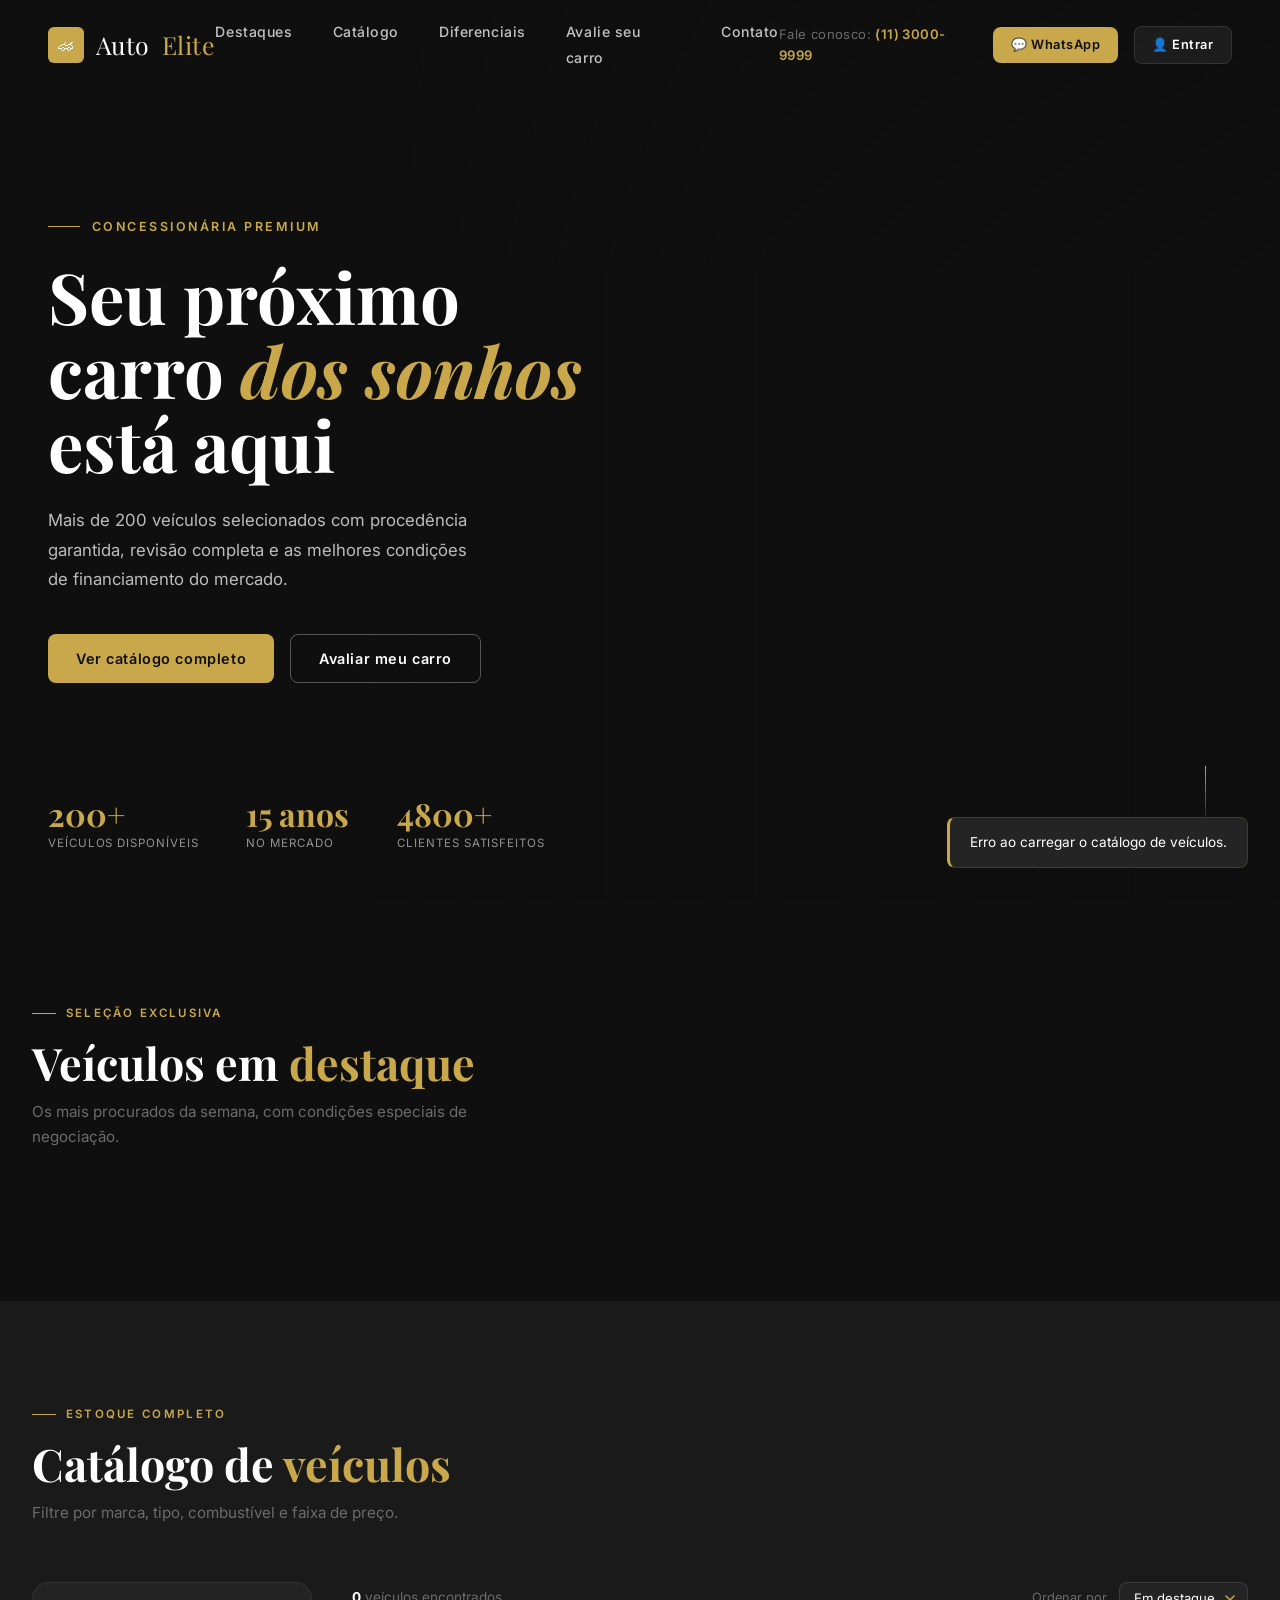
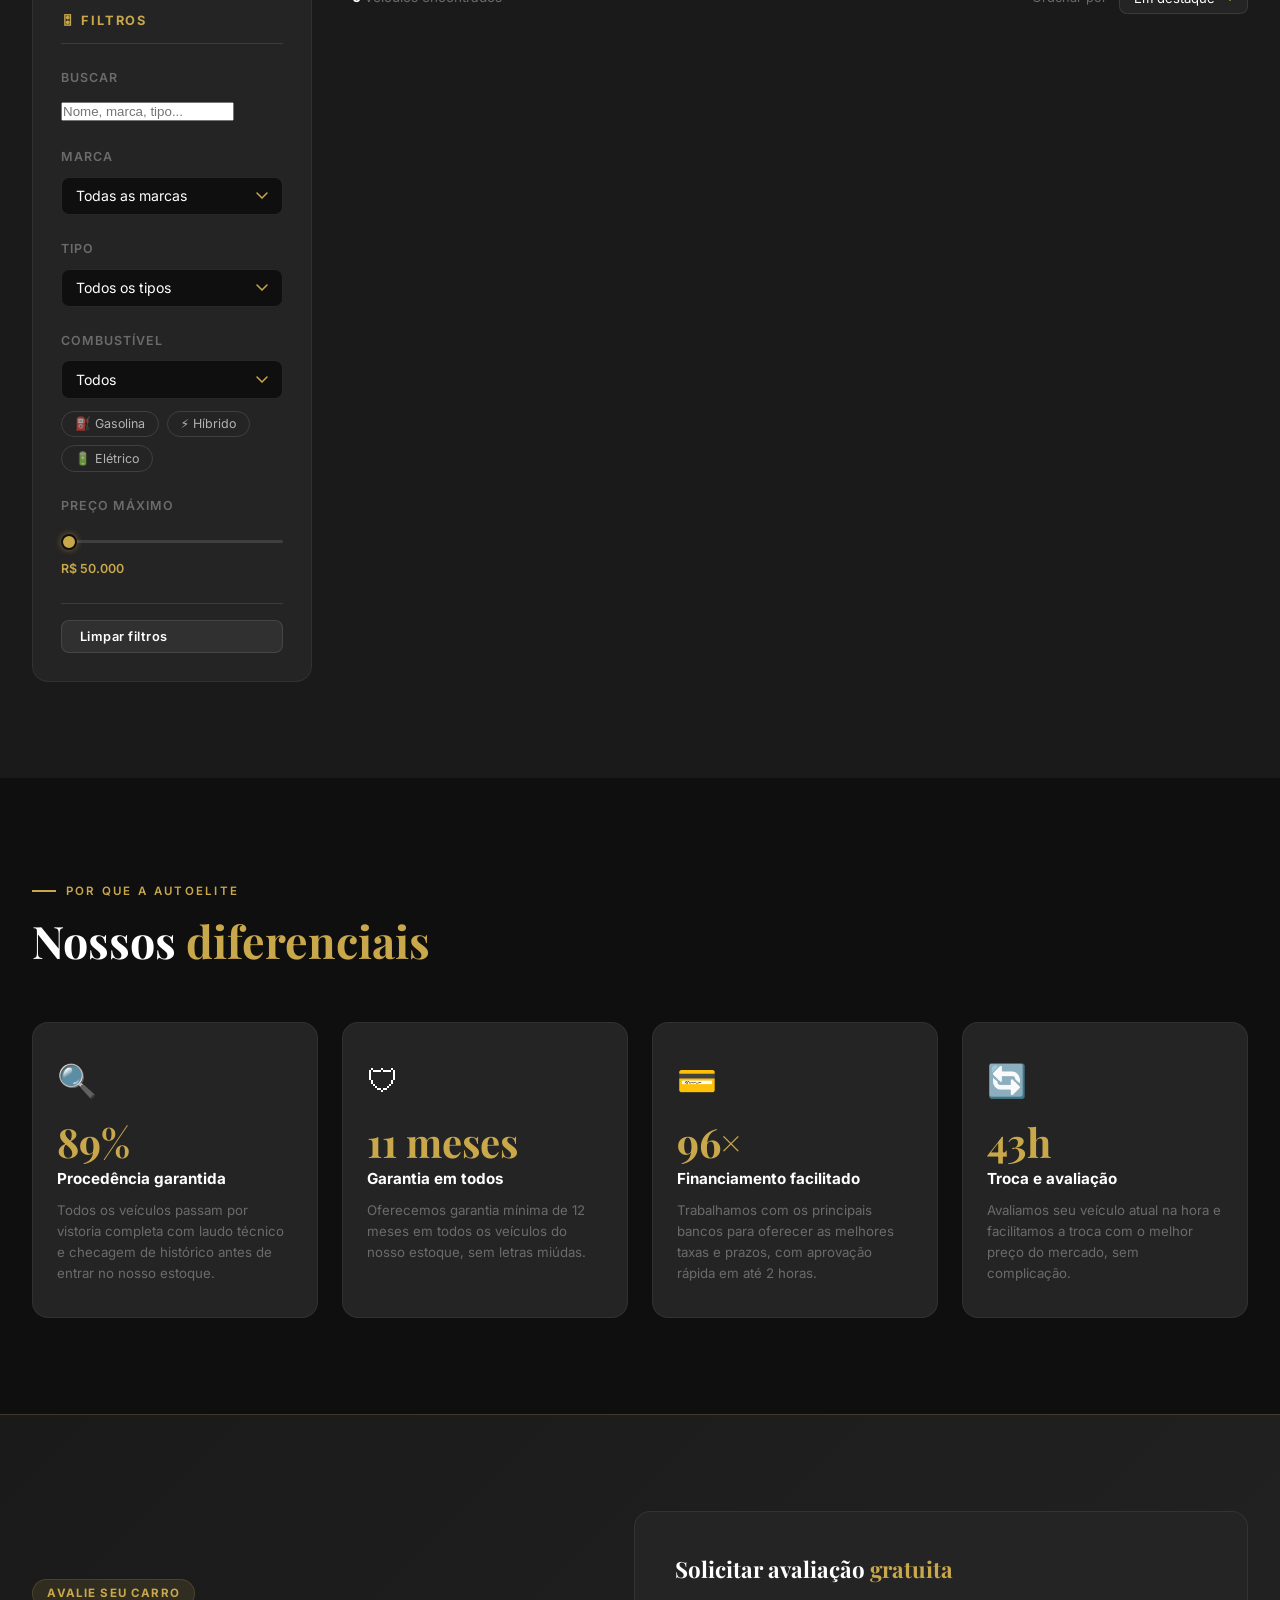
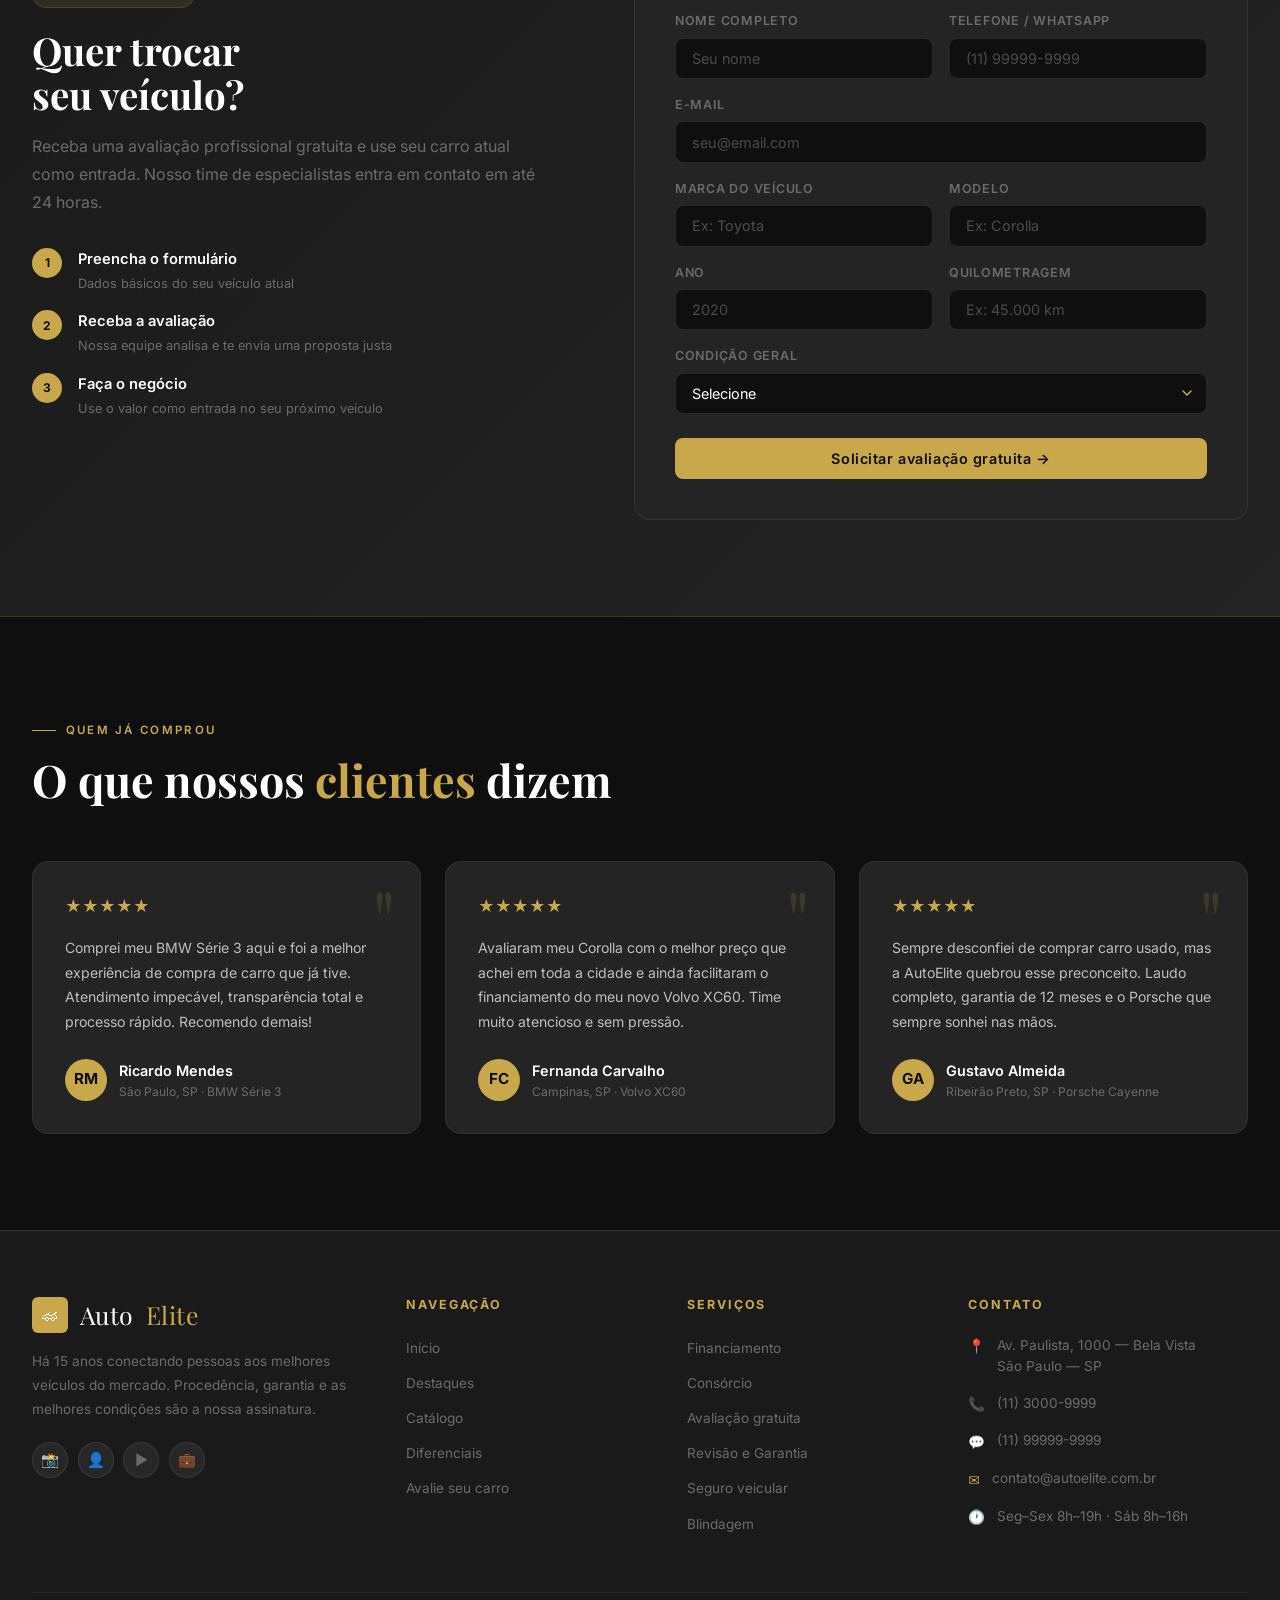
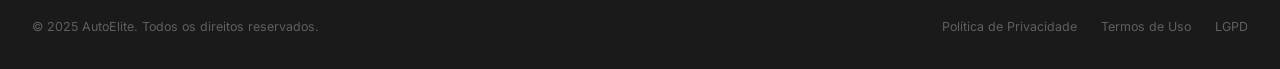
==== commit 4533a93a: "novo" ====
--- a/index.html
+++ b/index.html
@@ -302,16 +302,16 @@
             <div class="form-row">
               <div class="form-grupo">
                 <label>Nome completo</label>
-                <input type="text" placeholder="Seu nome" required>
+                <input type="text" placeholder="Seu nome" required autocomplete="name">
               </div>
               <div class="form-grupo">
                 <label>Telefone / WhatsApp</label>
-                <input type="tel" placeholder="(11) 99999-9999" required>
+                <input type="tel" placeholder="(11) 99999-9999" required autocomplete="tel">
               </div>
             </div>
             <div class="form-grupo">
               <label>E-mail</label>
-              <input type="email" placeholder="seu@email.com">
+              <input type="email" placeholder="seu@email.com" autocomplete="email">
             </div>
             <div class="form-row">
               <div class="form-grupo">
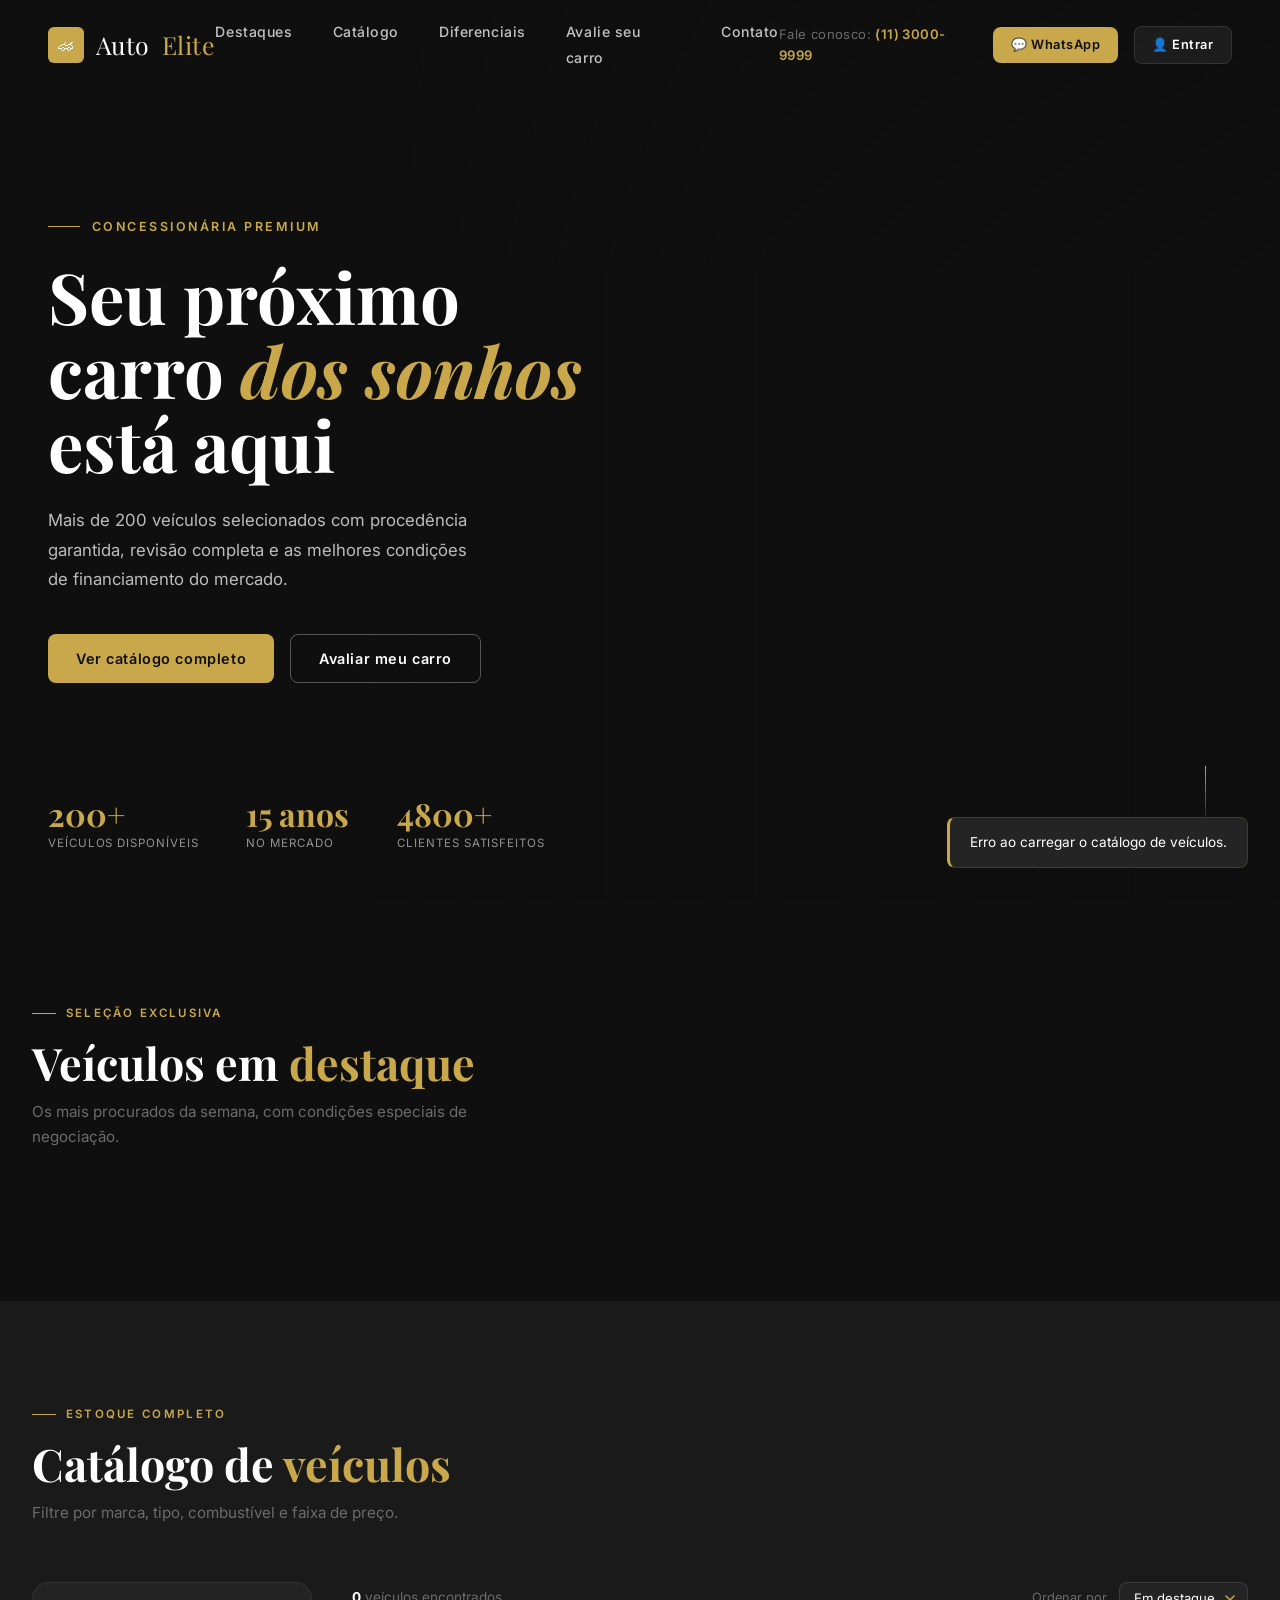
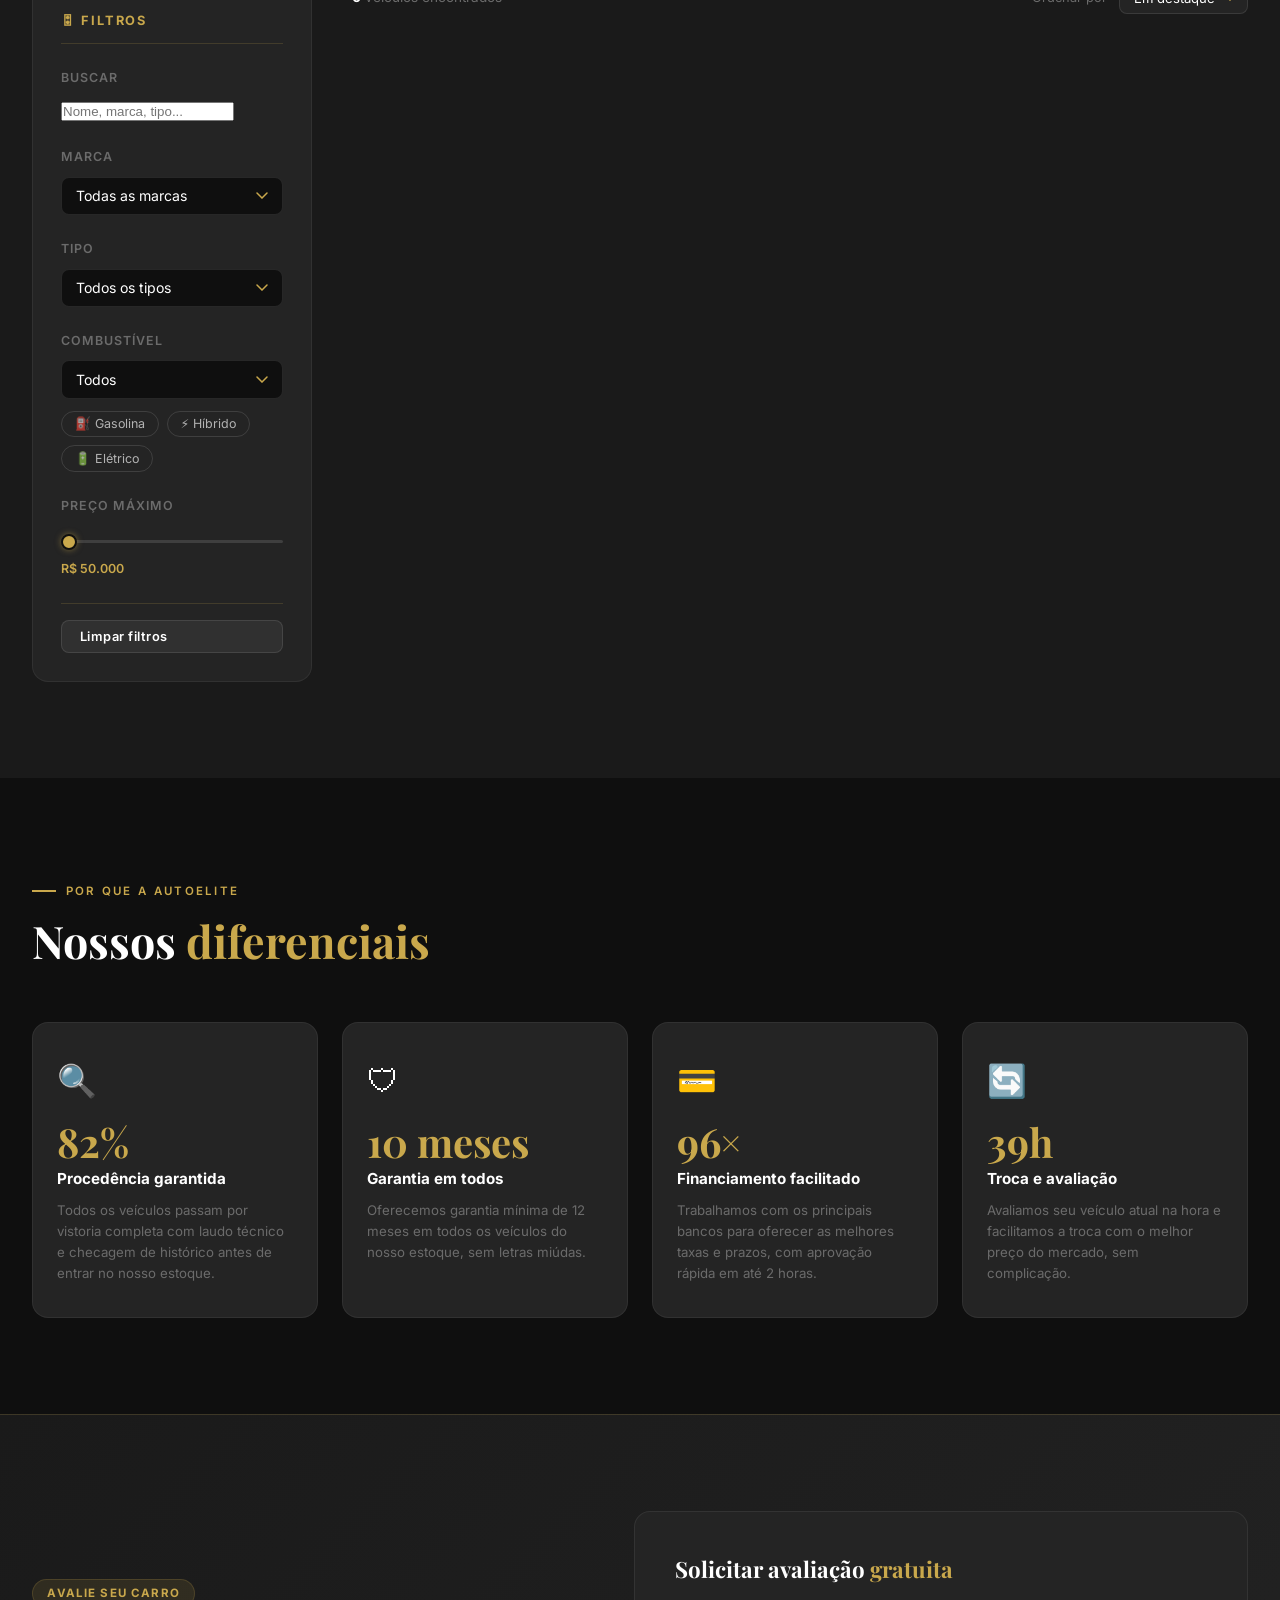
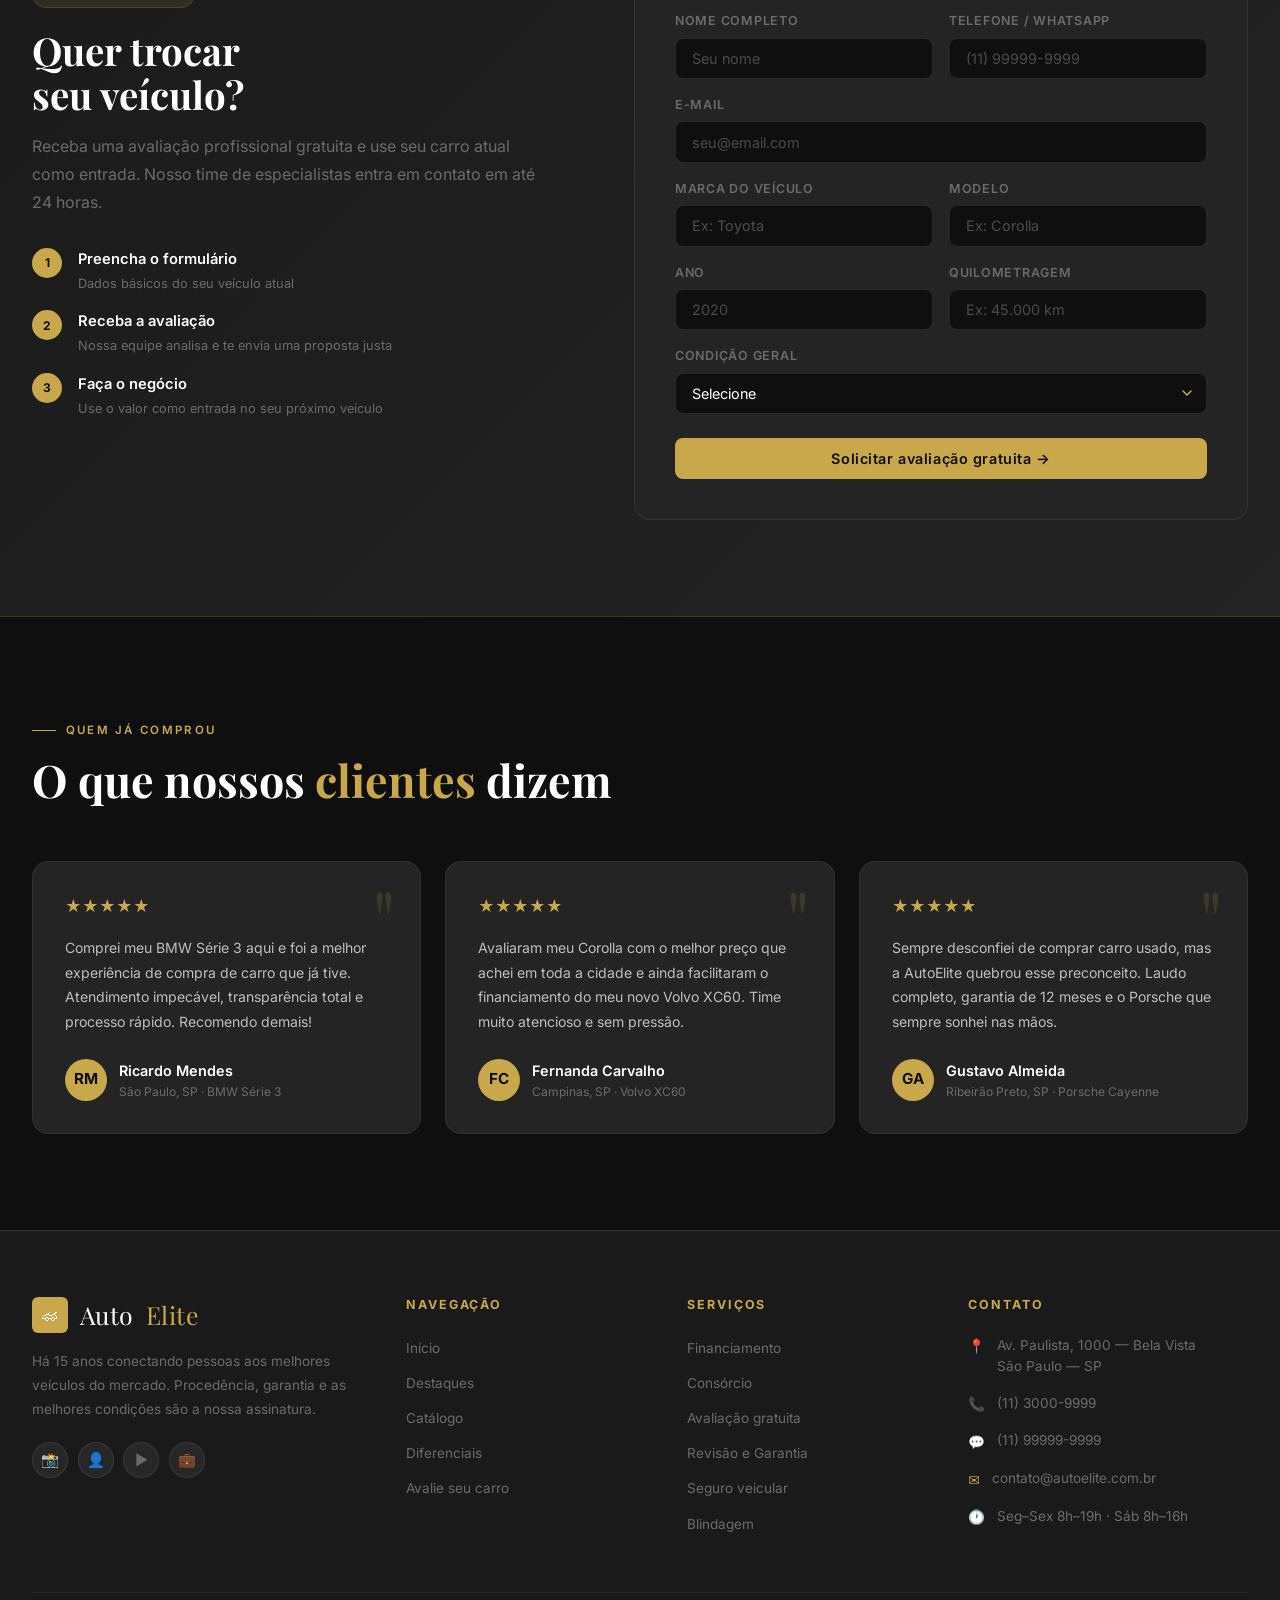
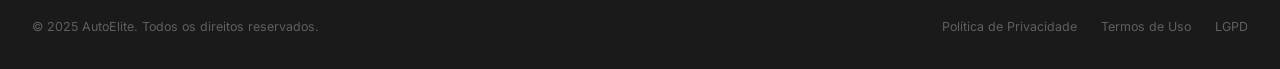
==== commit 2c18e99e: "novo" ====
--- a/index.html
+++ b/index.html
@@ -302,40 +302,40 @@
             <div class="form-row">
               <div class="form-grupo">
                 <label>Nome completo</label>
-                <input type="text" placeholder="Seu nome" required autocomplete="name">
+                <input type="text" id="avNome" placeholder="Seu nome" required autocomplete="name">
               </div>
               <div class="form-grupo">
                 <label>Telefone / WhatsApp</label>
-                <input type="tel" placeholder="(11) 99999-9999" required autocomplete="tel">
+                <input type="tel" id="avTelefone" placeholder="(11) 99999-9999" required autocomplete="tel">
               </div>
             </div>
             <div class="form-grupo">
               <label>E-mail</label>
-              <input type="email" placeholder="seu@email.com" autocomplete="email">
+              <input type="email" id="avEmail" placeholder="seu@email.com" autocomplete="email">
             </div>
             <div class="form-row">
               <div class="form-grupo">
                 <label>Marca do veículo</label>
-                <input type="text" placeholder="Ex: Toyota" required>
+                <input type="text" id="avMarca" placeholder="Ex: Toyota" required>
               </div>
               <div class="form-grupo">
                 <label>Modelo</label>
-                <input type="text" placeholder="Ex: Corolla" required>
+                <input type="text" id="avModelo" placeholder="Ex: Corolla" required>
               </div>
             </div>
             <div class="form-row">
               <div class="form-grupo">
                 <label>Ano</label>
-                <input type="number" placeholder="2020" min="1990" max="2025" required>
+                <input type="number" id="avAno" placeholder="2020" min="1990" max="2025" required>
               </div>
               <div class="form-grupo">
                 <label>Quilometragem</label>
-                <input type="text" placeholder="Ex: 45.000 km">
+                <input type="text" id="avKm" placeholder="Ex: 45.000 km">
               </div>
             </div>
             <div class="form-grupo">
               <label>Condição geral</label>
-              <select>
+              <select id="avCondicao">
                 <option value="">Selecione</option>
                 <option>Excelente — sem avarias</option>
                 <option>Bom — pequenos detalhes</option>
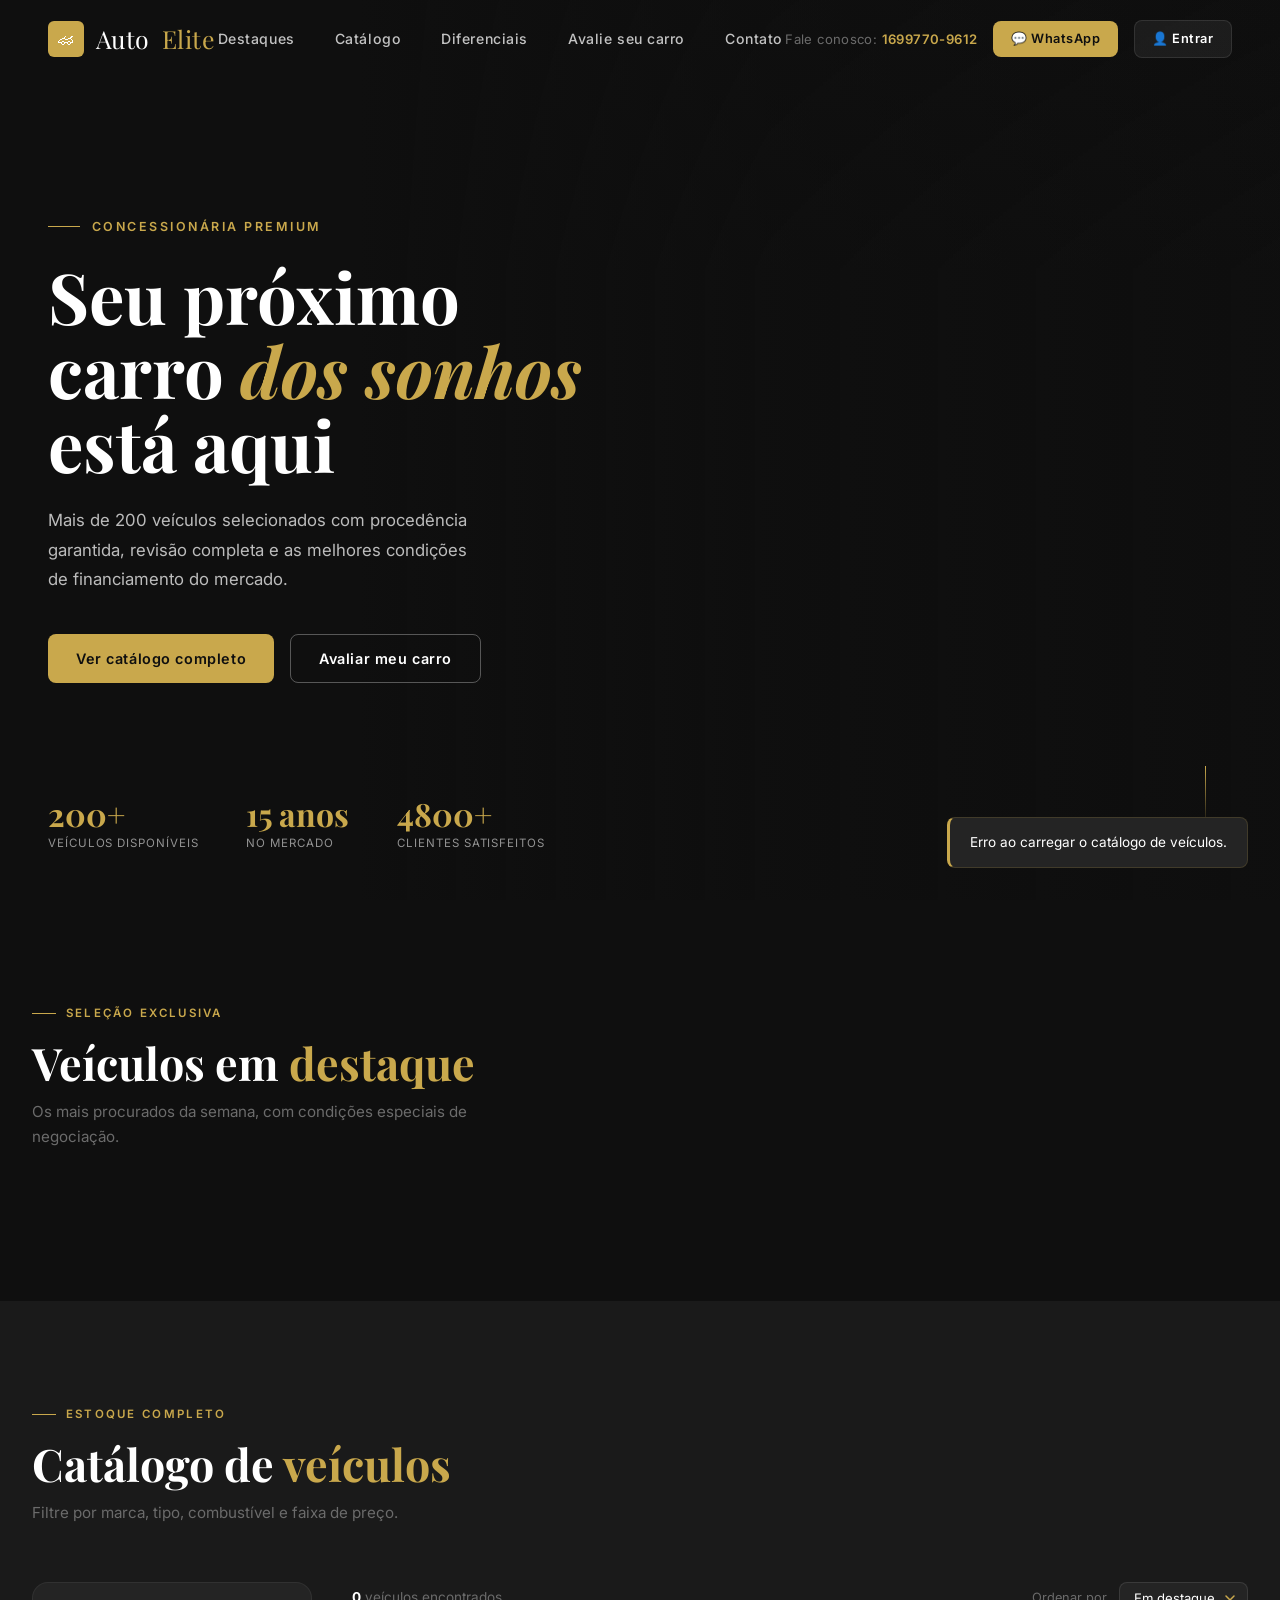
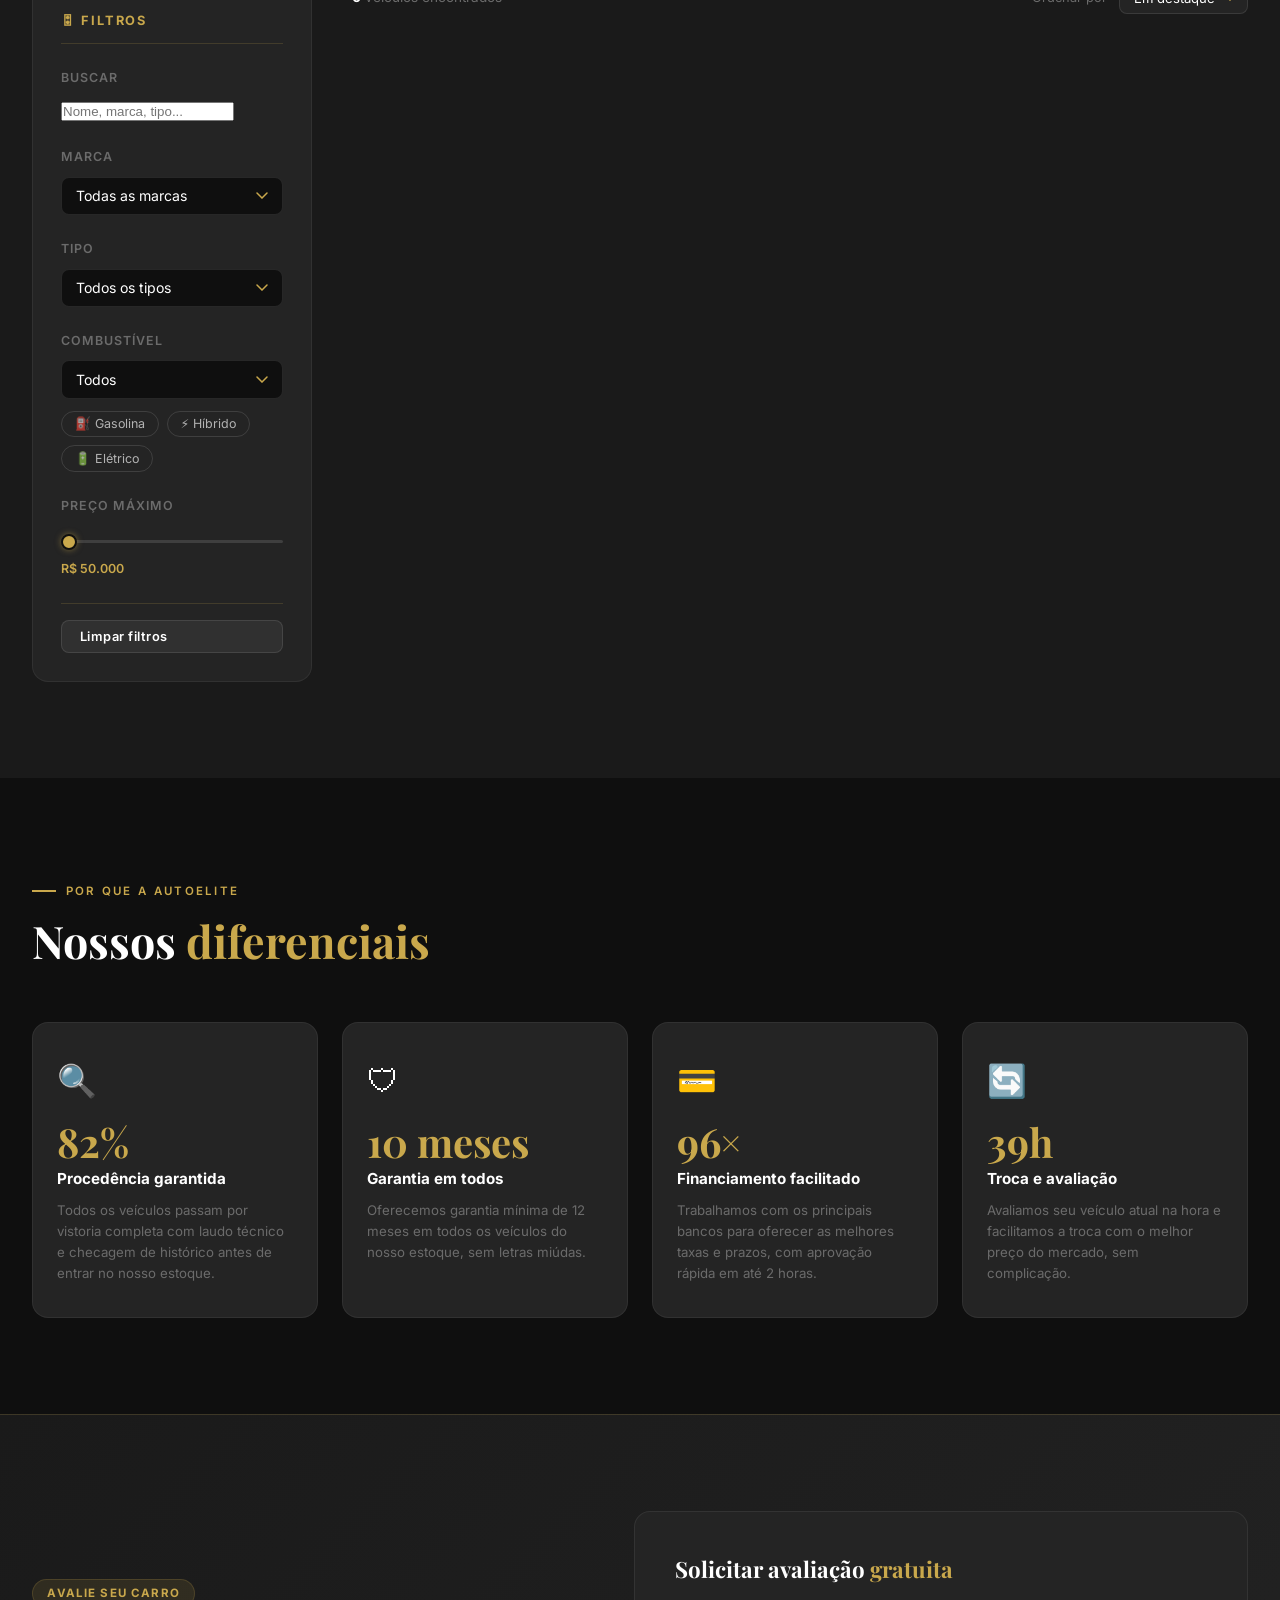
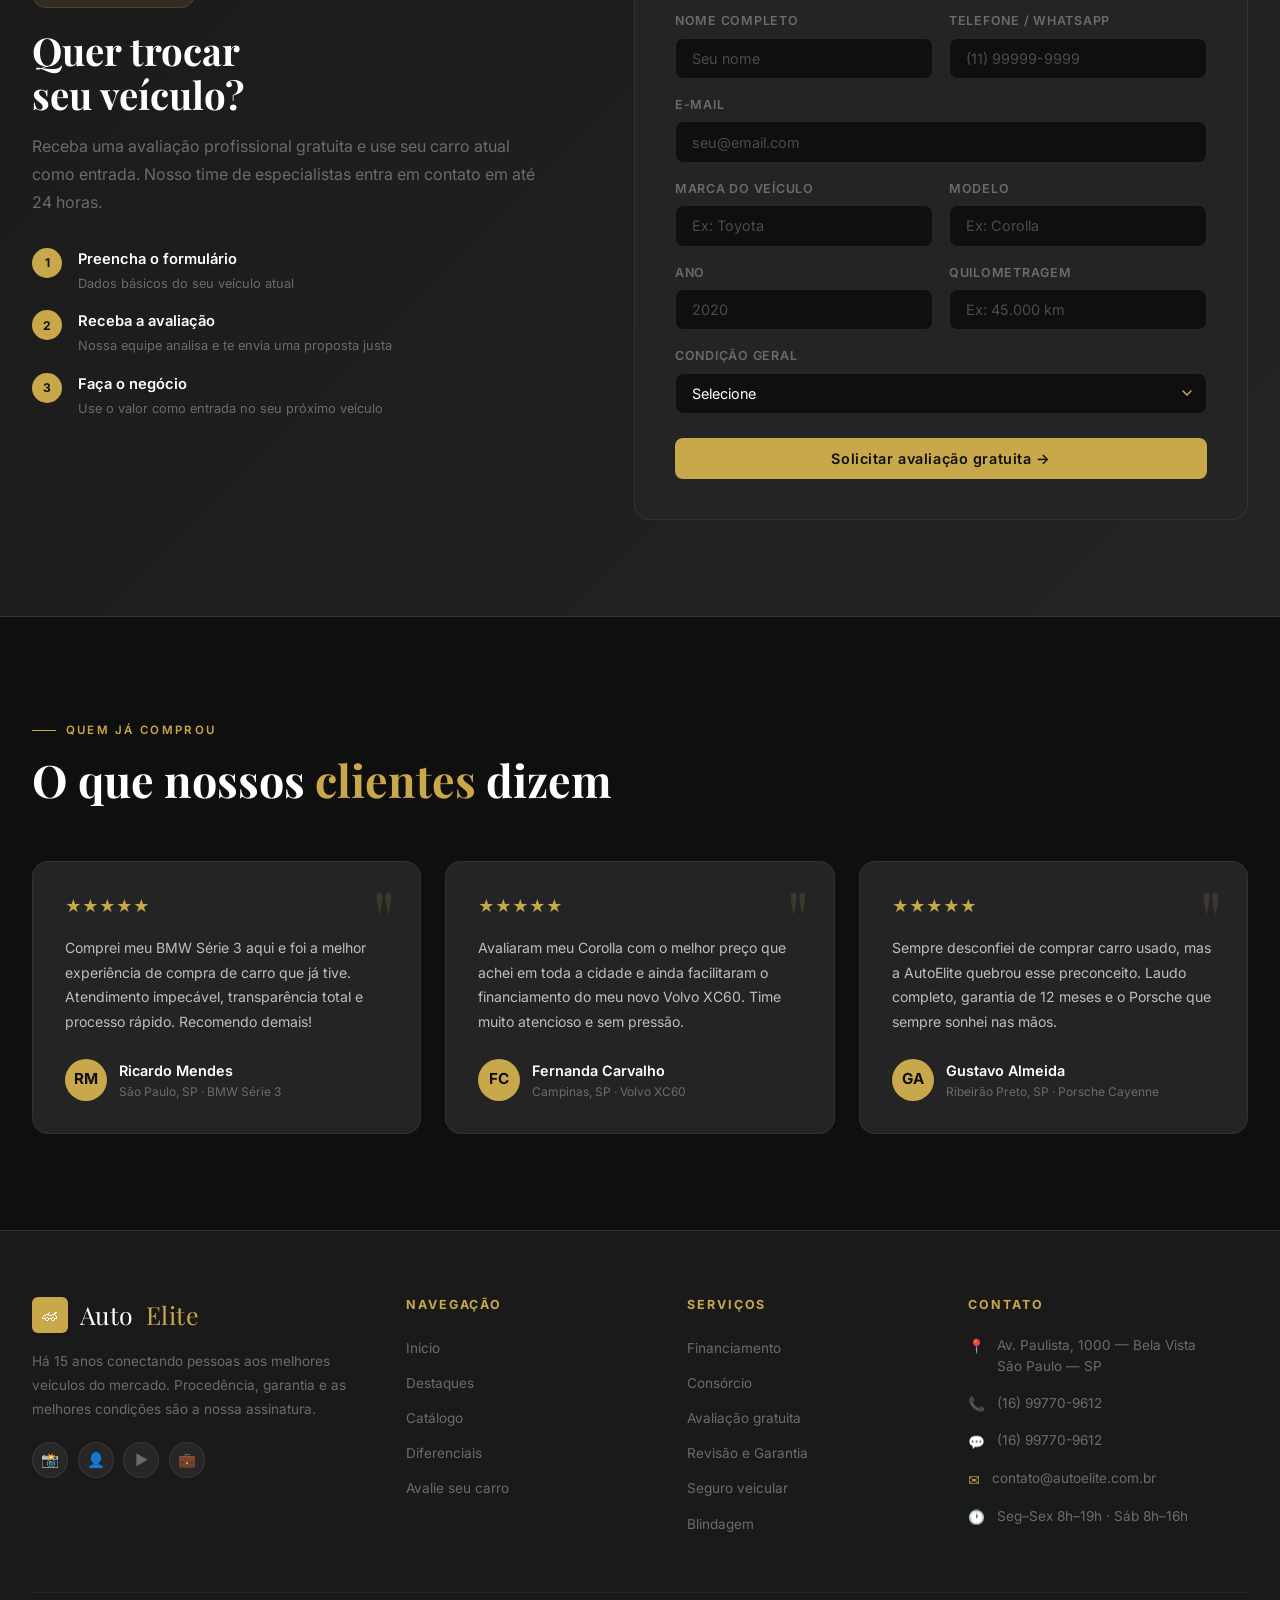
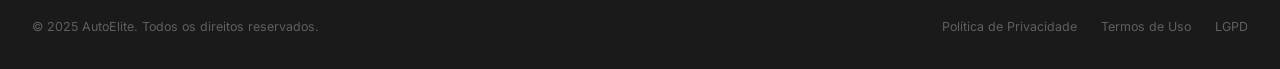
==== commit 52c8c3b0: "novo" ====
--- a/index.html
+++ b/index.html
@@ -5,12 +5,18 @@
   <meta name="viewport" content="width=device-width, initial-scale=1.0">
   <title>AutoElite — Veículos Premium</title>
   <meta name="description" content="AutoElite — Sua concessionária de veículos premium. Mais de 200 veículos selecionados com garantia e procedência.">
+  <meta property="og:type" content="website">
+  <meta property="og:title" content="AutoElite — Veículos Premium">
+  <meta property="og:description" content="Sua concessionária de veículos premium. Mais de 200 veículos selecionados com garantia e procedência.">
+  <meta property="og:image" content="https://images.unsplash.com/photo-1583121274602-3e2820c69888?w=1200&q=80">
+  <link rel="icon" href="data:image/svg+xml,<svg xmlns=%22http://www.w3.org/2000/svg%22 viewBox=%220 0 100 100%22><text y=%22.9em%22 font-size=%2290%22>🏎</text></svg>">
 
   <!-- Fonts -->
   <link rel="preconnect" href="https://fonts.googleapis.com">
   <link rel="preconnect" href="https://fonts.gstatic.com" crossorigin>
   <link href="https://fonts.googleapis.com/css2?family=Playfair+Display:ital,wght@0,700;1,700&family=Inter:wght@400;500;600;700&display=swap" rel="stylesheet">
 
+  <link rel="stylesheet" href="variaveis.css">
   <link rel="stylesheet" href="style.css">
 </head>
 <body>
@@ -31,8 +37,8 @@
     </ul>
 
 <div class="nav-actions">
-  <div class="nav-tel">Fale conosco: <span>(11) 3000-9999</span></div>
-  <a href="https://wa.me/5511999999999" class="btn btn-ouro btn-sm" target="_blank">
+  <div class="nav-tel">Fale conosco: <span>1699770-9612</span></div>
+  <a href="https://wa.me/5516997709612" class="btn btn-ouro btn-sm" target="_blank">
     💬 WhatsApp
   </a>
   <a href="login.html" class="btn btn-ghost btn-sm">
@@ -57,7 +63,7 @@
     </ul>
     <div class="nav-mobile-tel">
       Fale conosco
-      <span>(11) 3000-9999</span>
+      <span>(16) 99770-9612</span>
     </div>
   </nav>
 
@@ -467,11 +473,11 @@
           </div>
           <div class="contato-item">
             <span class="ico">📞</span>
-            <a href="tel:1130009999">(11) 3000-9999</a>
+            <a href="tel:5516997709612">(16) 99770-9612</a>
           </div>
           <div class="contato-item">
             <span class="ico">💬</span>
-            <a href="https://wa.me/5511999999999" target="_blank">(11) 99999-9999</a>
+            <a href="https://wa.me/5516997709612" target="_blank">(16) 99770-9612</a>
           </div>
           <div class="contato-item">
             <span class="ico">✉</span>
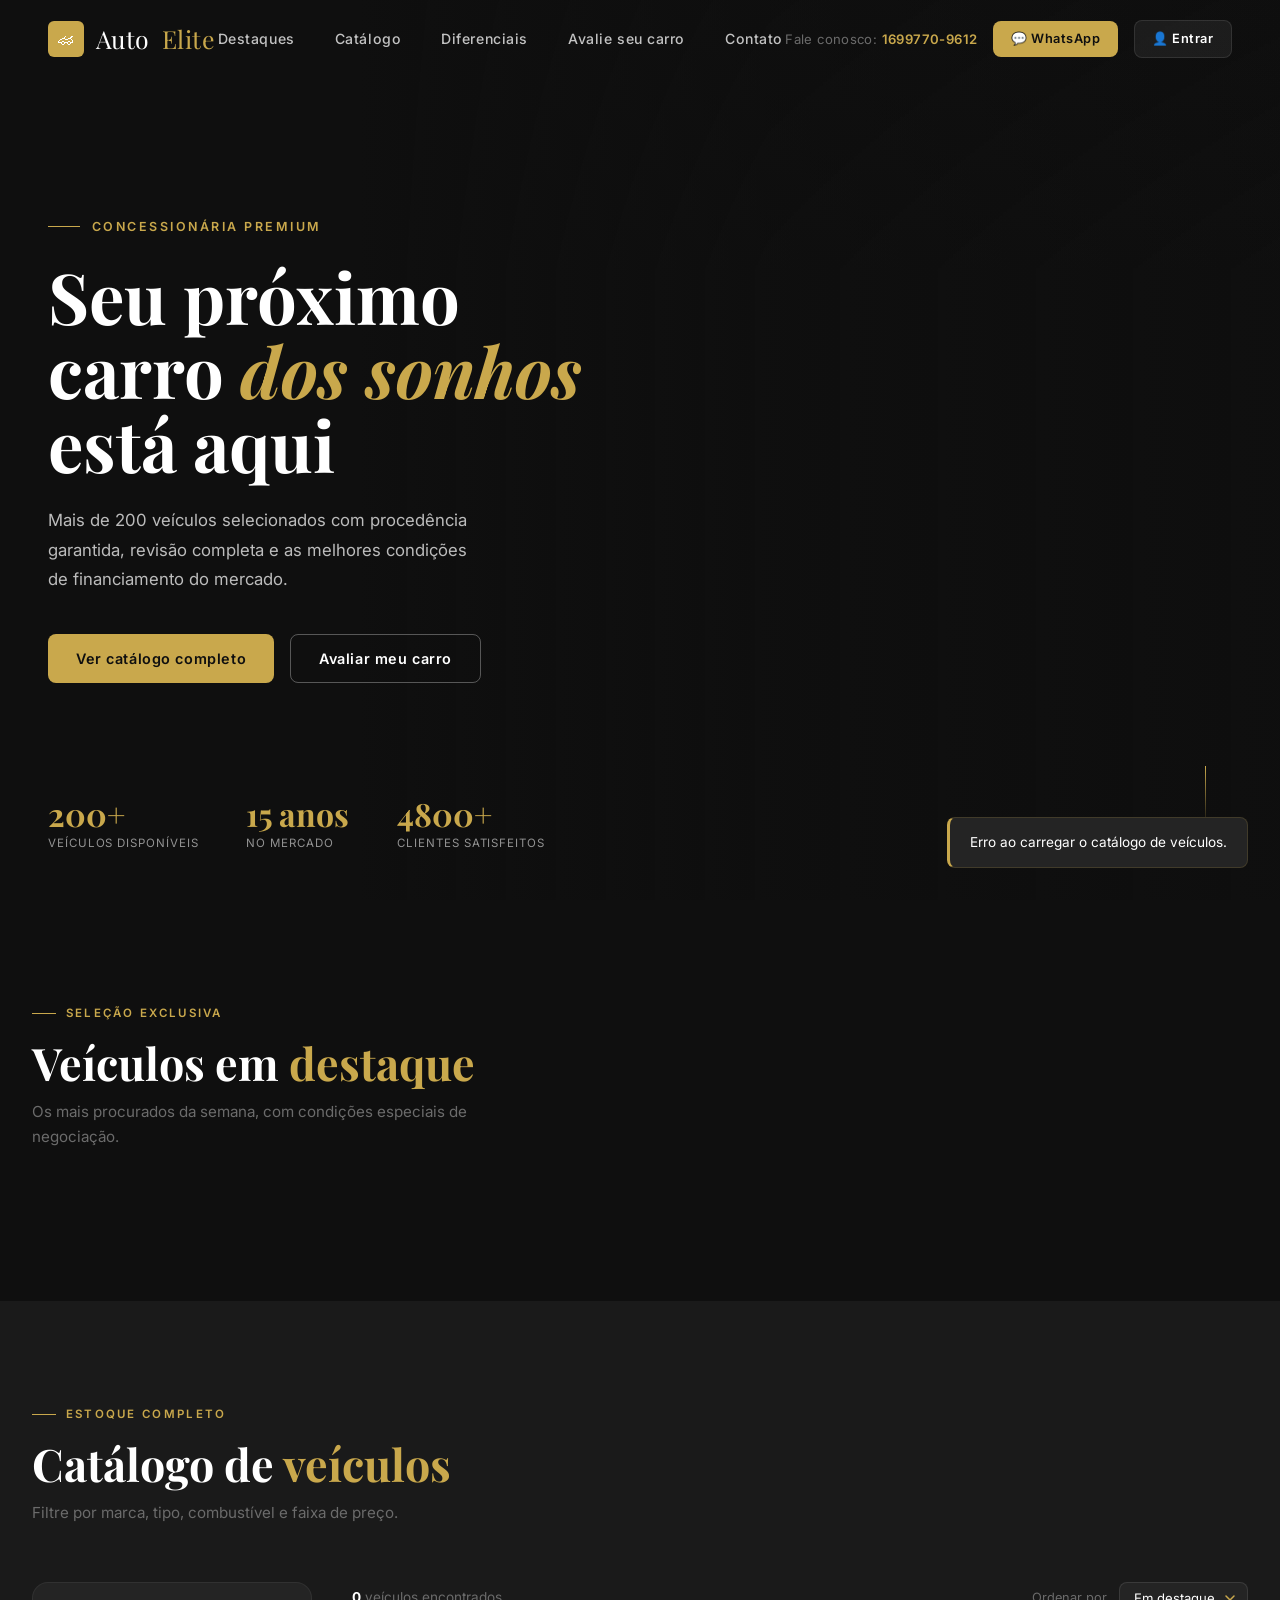
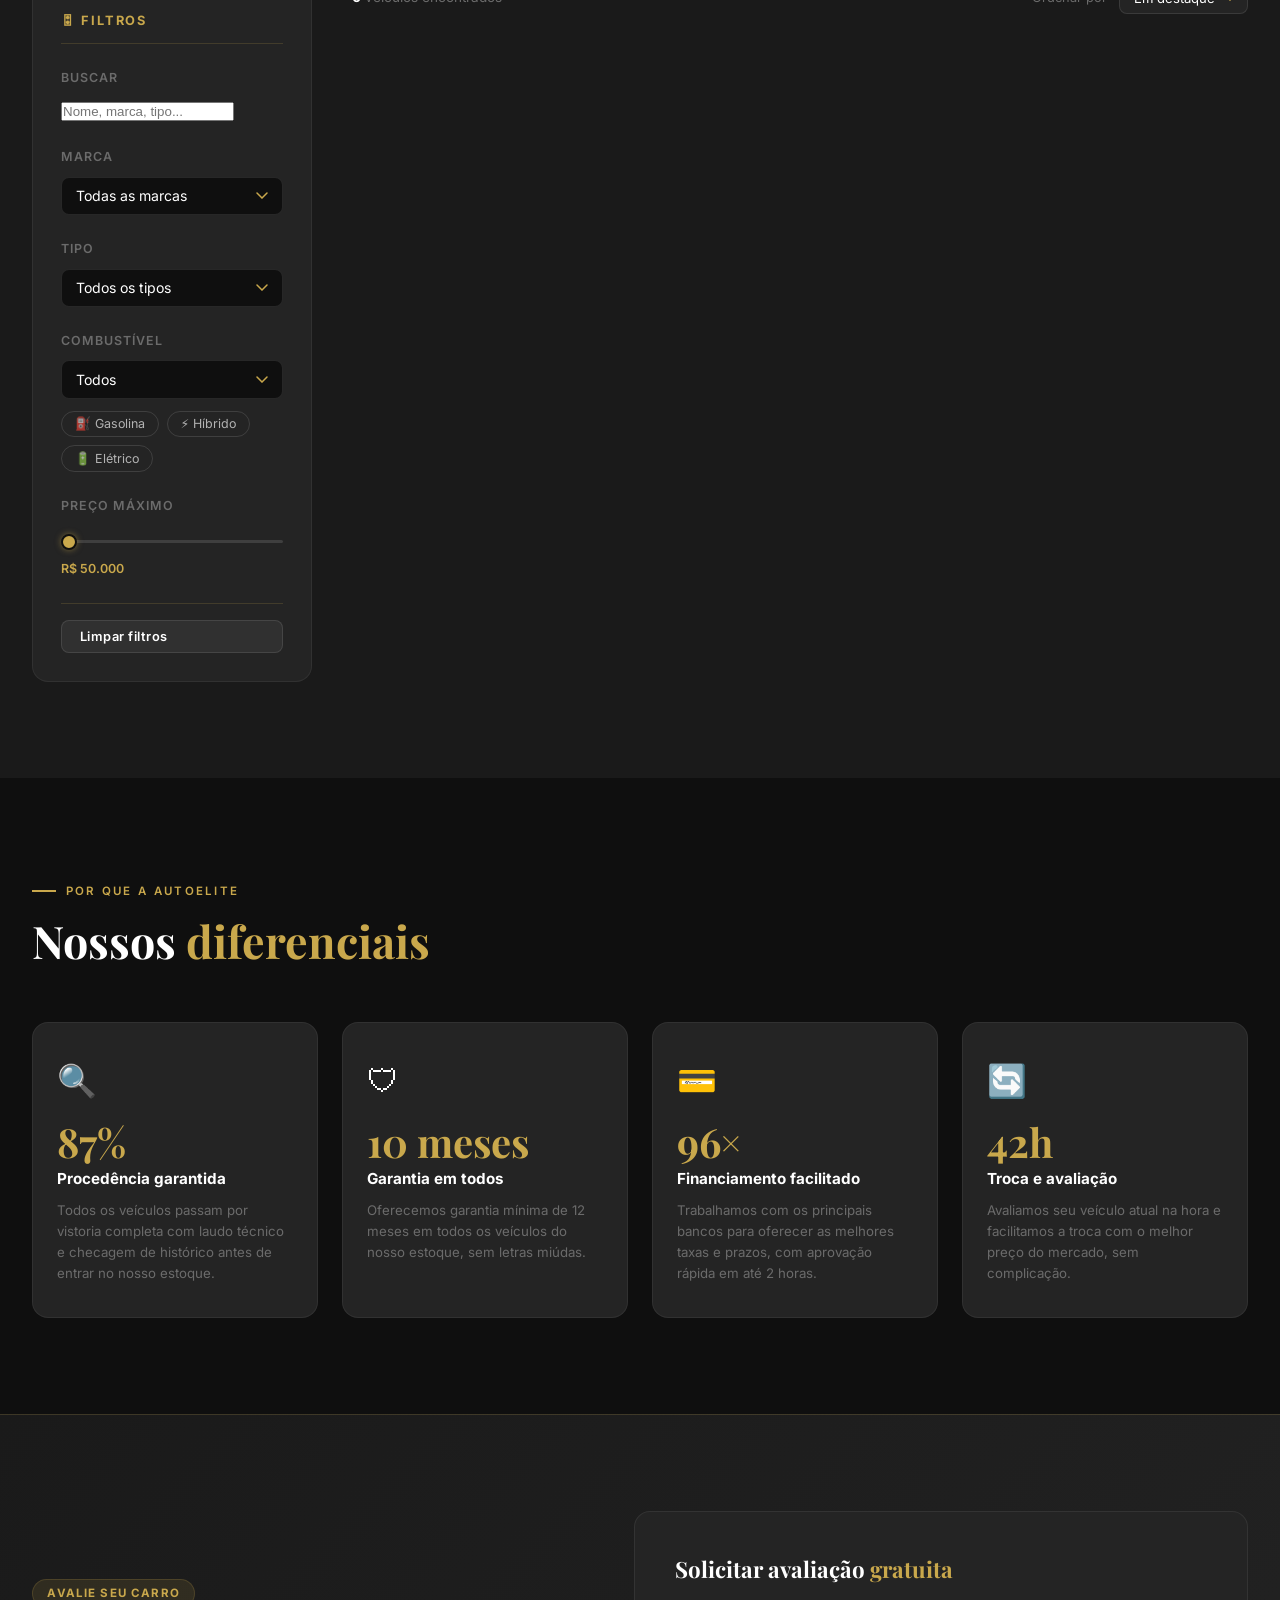
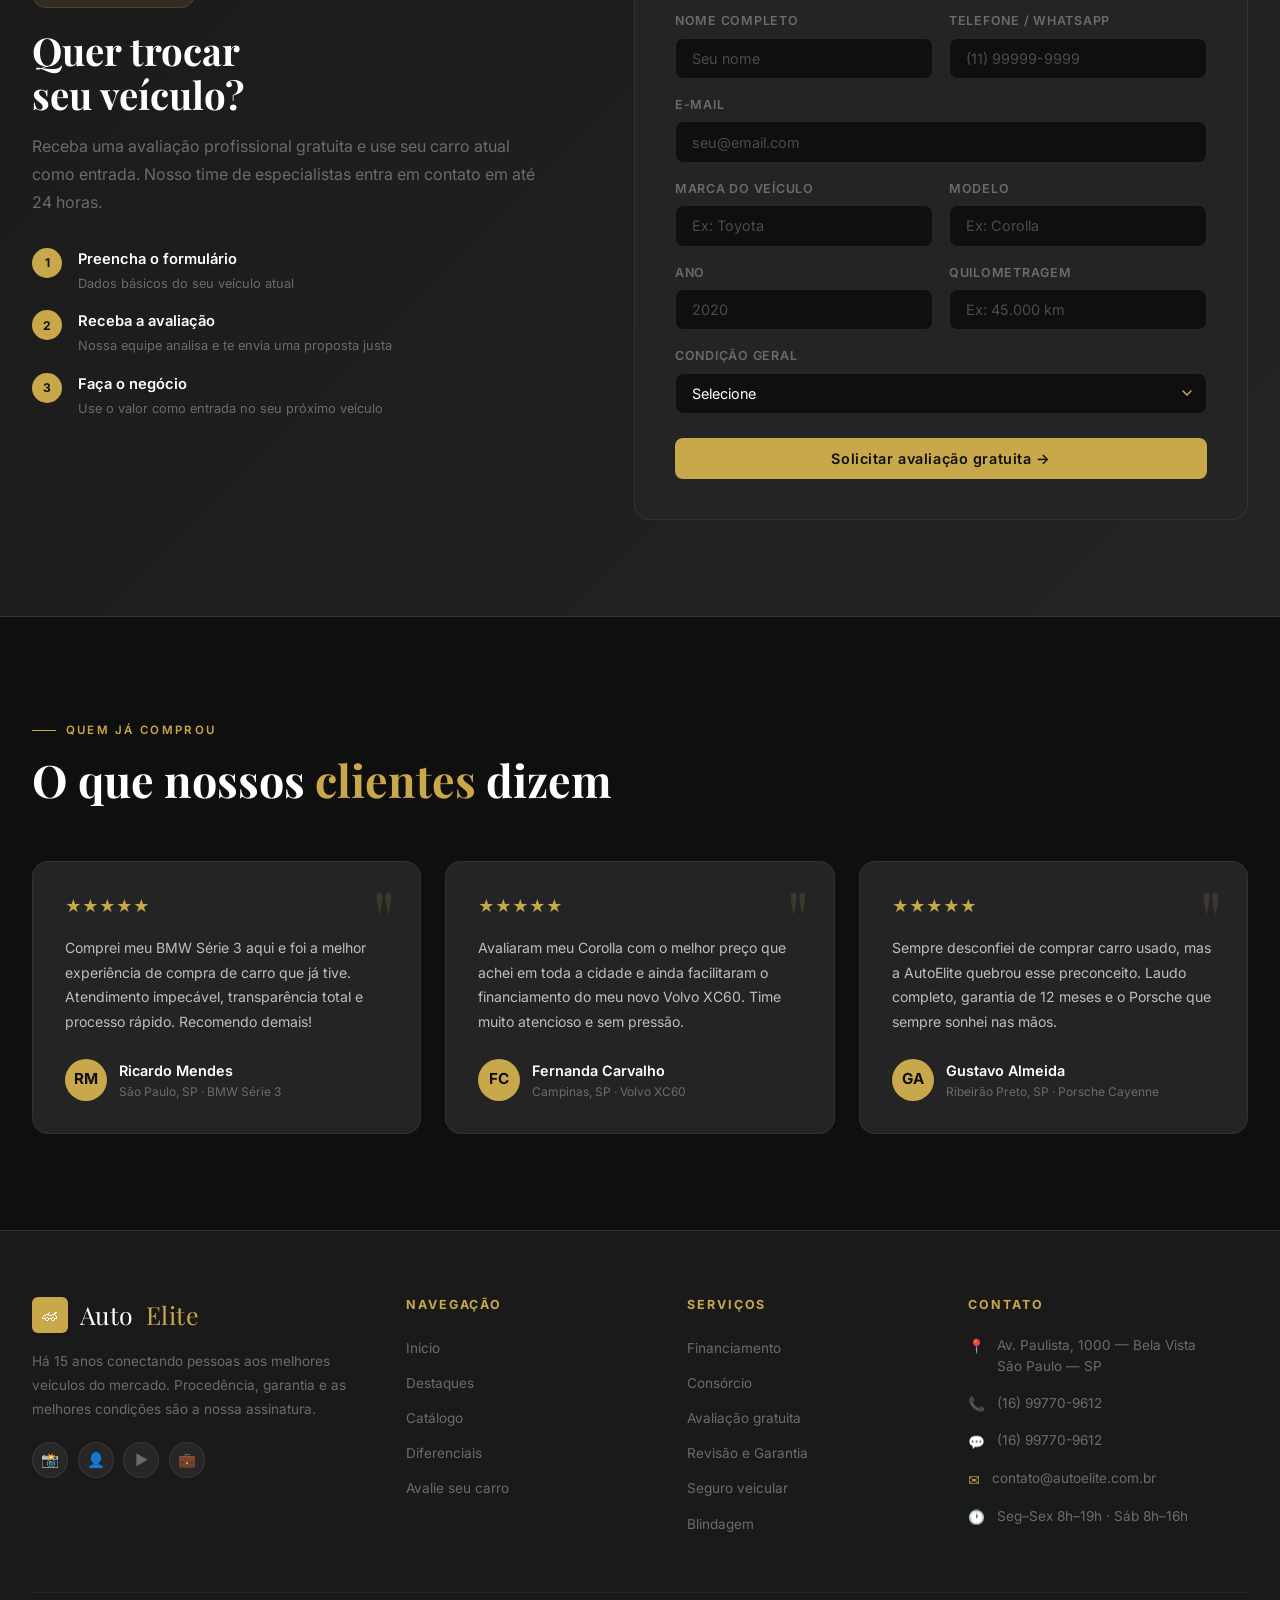
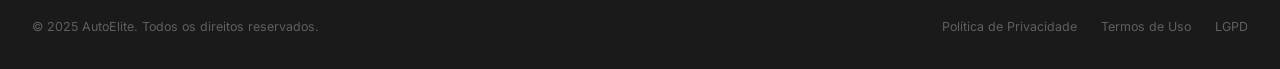
==== commit c785c4d0: "Corrige menu mobile inacessivel e modal de carro que nunca abria - Navbar: botoes de WhatsApp/Entrar" ====
--- a/index.html
+++ b/index.html
@@ -61,6 +61,10 @@
       <li><a href="#avaliacao">Avalie seu carro</a></li>
       <li><a href="#contato">Contato</a></li>
     </ul>
+    <div class="nav-mobile-actions">
+      <a href="https://wa.me/5516997709612" class="btn btn-ouro" target="_blank">💬 WhatsApp</a>
+      <a href="login.html" class="btn btn-ghost">👤 Entrar</a>
+    </div>
     <div class="nav-mobile-tel">
       Fale conosco
       <span>(16) 99770-9612</span>
--- a/variaveis.css
+++ b/variaveis.css
@@ -0,0 +1,46 @@
+/* ============================================================
+   AutoElite — Tokens visuais compartilhados
+   Fonte única da paleta/tipografia usada por style.css, admin.css,
+   login.css e cliente.css. Mantém os dois esquemas de nomes que já
+   existiam nesses arquivos (ex: --escuro2 e --esc2) como aliases do
+   mesmo valor, pra evitar precisar reescrever cada var(--x) neles.
+   ============================================================ */
+
+*, *::before, *::after { box-sizing: border-box; margin: 0; padding: 0; }
+
+:root {
+  --preto:    #0F0F0F;
+  --escuro:   #1A1A1A;
+  --escuro2:  #242424;
+  --esc2:     #242424;
+  --escuro3:  #252525;
+  --esc3:     #252525;
+
+  --ouro:     #C9A84C;
+  --ouro-clr: #E8C96A;
+  --ouro-l:   #E8C96A;
+
+  --branco:   #FFFFFF;
+  --cinza:    #6B6B6B;
+  --cinza-l:  #999999;
+  --claro:    #F5F5F5;
+  --borda:    rgba(201,168,76,.18);
+
+  --verde:    #2ecc71;
+  --azul:     #3498db;
+  --vermelho: #e74c3c;
+  --laranja:  #f39c12;
+
+  --ff-display: 'Playfair Display', Georgia, serif;
+  --ff-body:    'Inter', system-ui, sans-serif;
+  --ff-d: var(--ff-display);
+  --ff-b: var(--ff-body);
+
+  --r:    .5rem;
+  --r-lg: 1rem;
+  --shadow:      0 4px 24px rgba(0,0,0,.45);
+  --shadow-card: 0 8px 40px rgba(0,0,0,.55);
+  --trans: .3s cubic-bezier(.4,0,.2,1);
+
+  --sidebar-w: 240px;
+}
--- a/style.css
+++ b/style.css
@@ -6,28 +6,7 @@
    ============================================================ */
 
 /* ─── Reset & Base ────────────────────────────────────────── */
-*, *::before, *::after { box-sizing: border-box; margin: 0; padding: 0; }
-
-:root {
-  --preto:    #0F0F0F;
-  --escuro:   #1A1A1A;
-  --escuro2:  #242424;
-  --ouro:     #C9A84C;
-  --ouro-clr: #E8C96A;
-  --branco:   #FFFFFF;
-  --cinza:    #6B6B6B;
-  --claro:    #F5F5F5;
-  --borda:    rgba(201,168,76,.18);
-
-  --ff-display: 'Playfair Display', Georgia, serif;
-  --ff-body:    'Inter', system-ui, sans-serif;
-
-  --r: .5rem;
-  --r-lg: 1rem;
-  --shadow: 0 4px 24px rgba(0,0,0,.45);
-  --shadow-card: 0 8px 40px rgba(0,0,0,.55);
-  --trans: .3s cubic-bezier(.4,0,.2,1);
-}
+/* Tokens de cor/tipografia/transição ficam em variaveis.css */
 
 html { scroll-behavior: smooth; font-size: 16px; }
 
@@ -347,7 +326,6 @@
   overflow: hidden;
   aspect-ratio: 4/3;
   cursor: pointer;
-  group: '';
 }
 .destaque-card img {
   width: 100%; height: 100%;
@@ -1096,6 +1074,7 @@
   .navbar { padding: 1rem 1.5rem; }
   .navbar.scrolled { padding: .75rem 1.5rem; }
   .nav-links, .nav-tel { display: none; }
+  .nav-actions .btn { display: none; }
   .nav-hamburger { display: flex; }
 
   .hero-content { padding: 0 1.5rem; }
@@ -1159,6 +1138,8 @@
   transition: color var(--trans);
 }
 .nav-mobile ul li a:hover { color: var(--ouro); }
+.nav-mobile-actions { display: flex; flex-direction: column; gap: .6rem; margin-top: .5rem; }
+.nav-mobile-actions .btn { width: 100%; justify-content: center; }
 .nav-mobile-tel {
   margin-top: auto;
   font-size: .85rem;
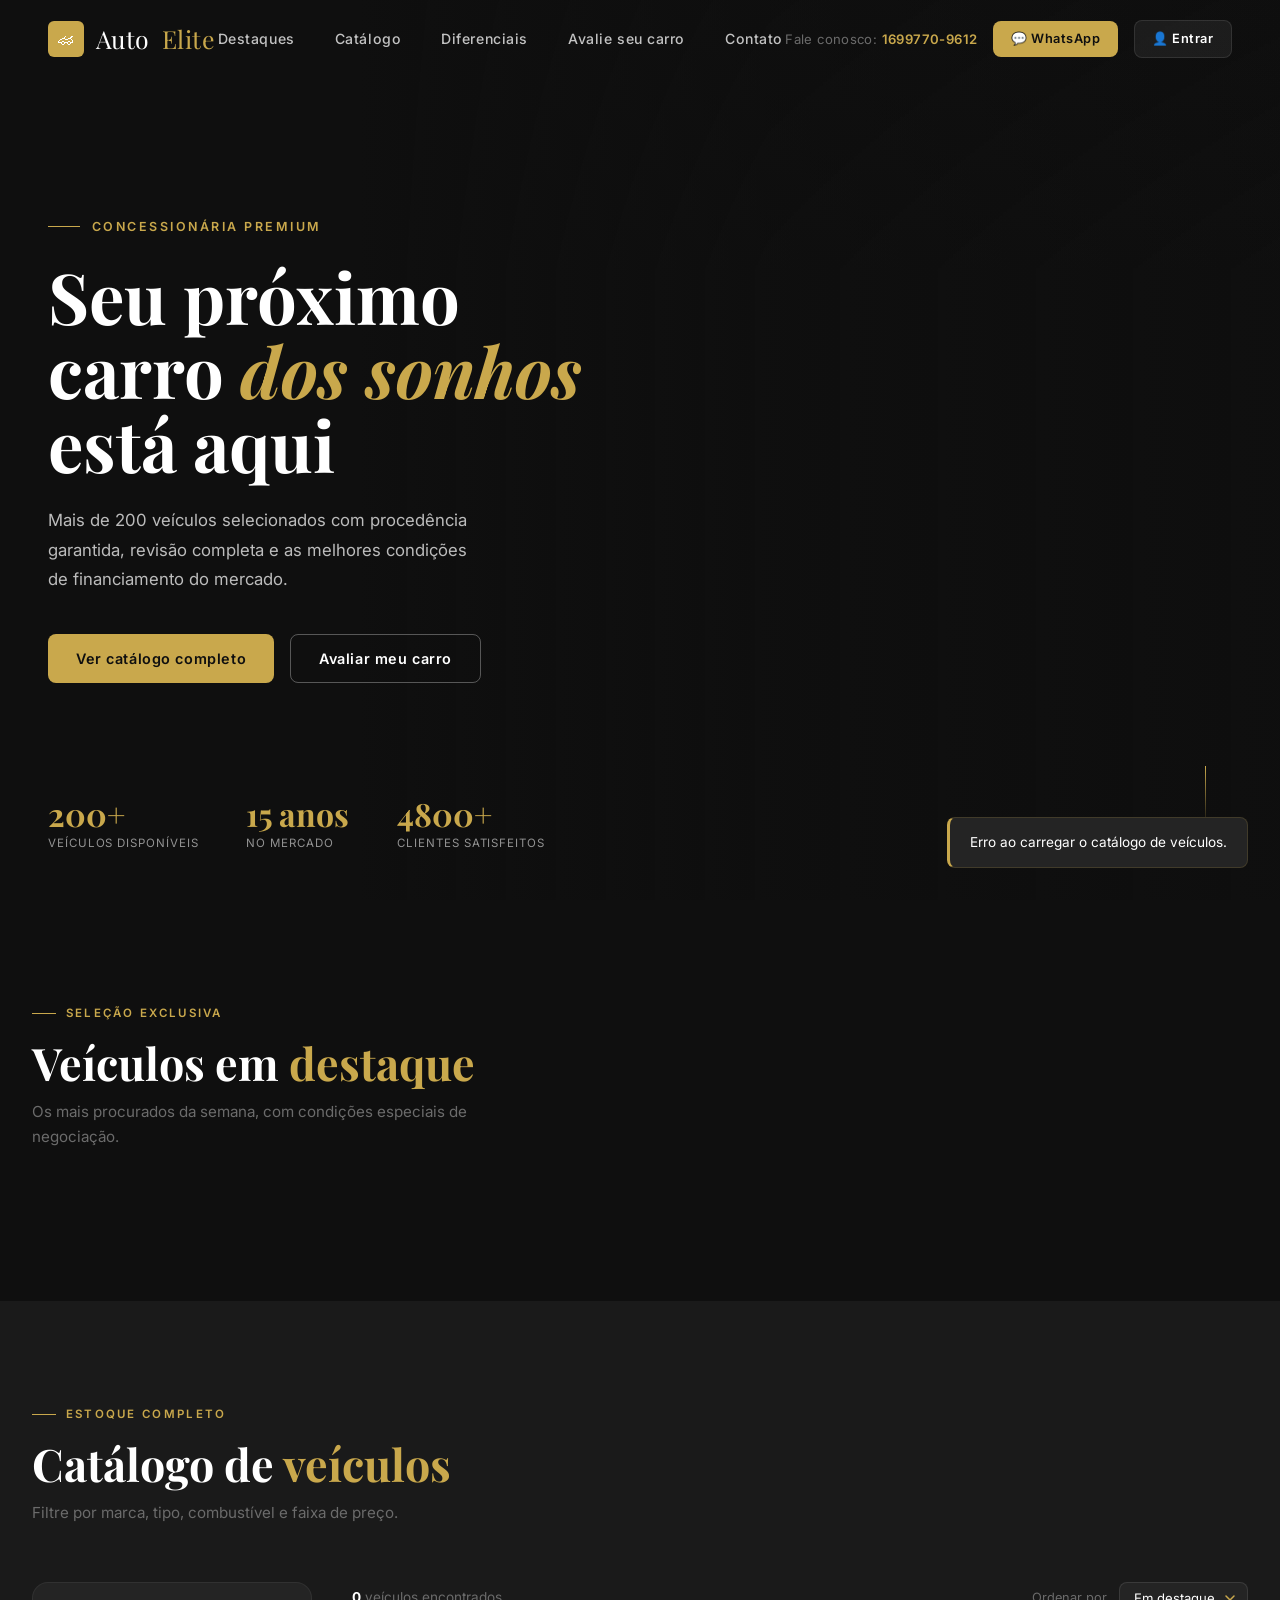
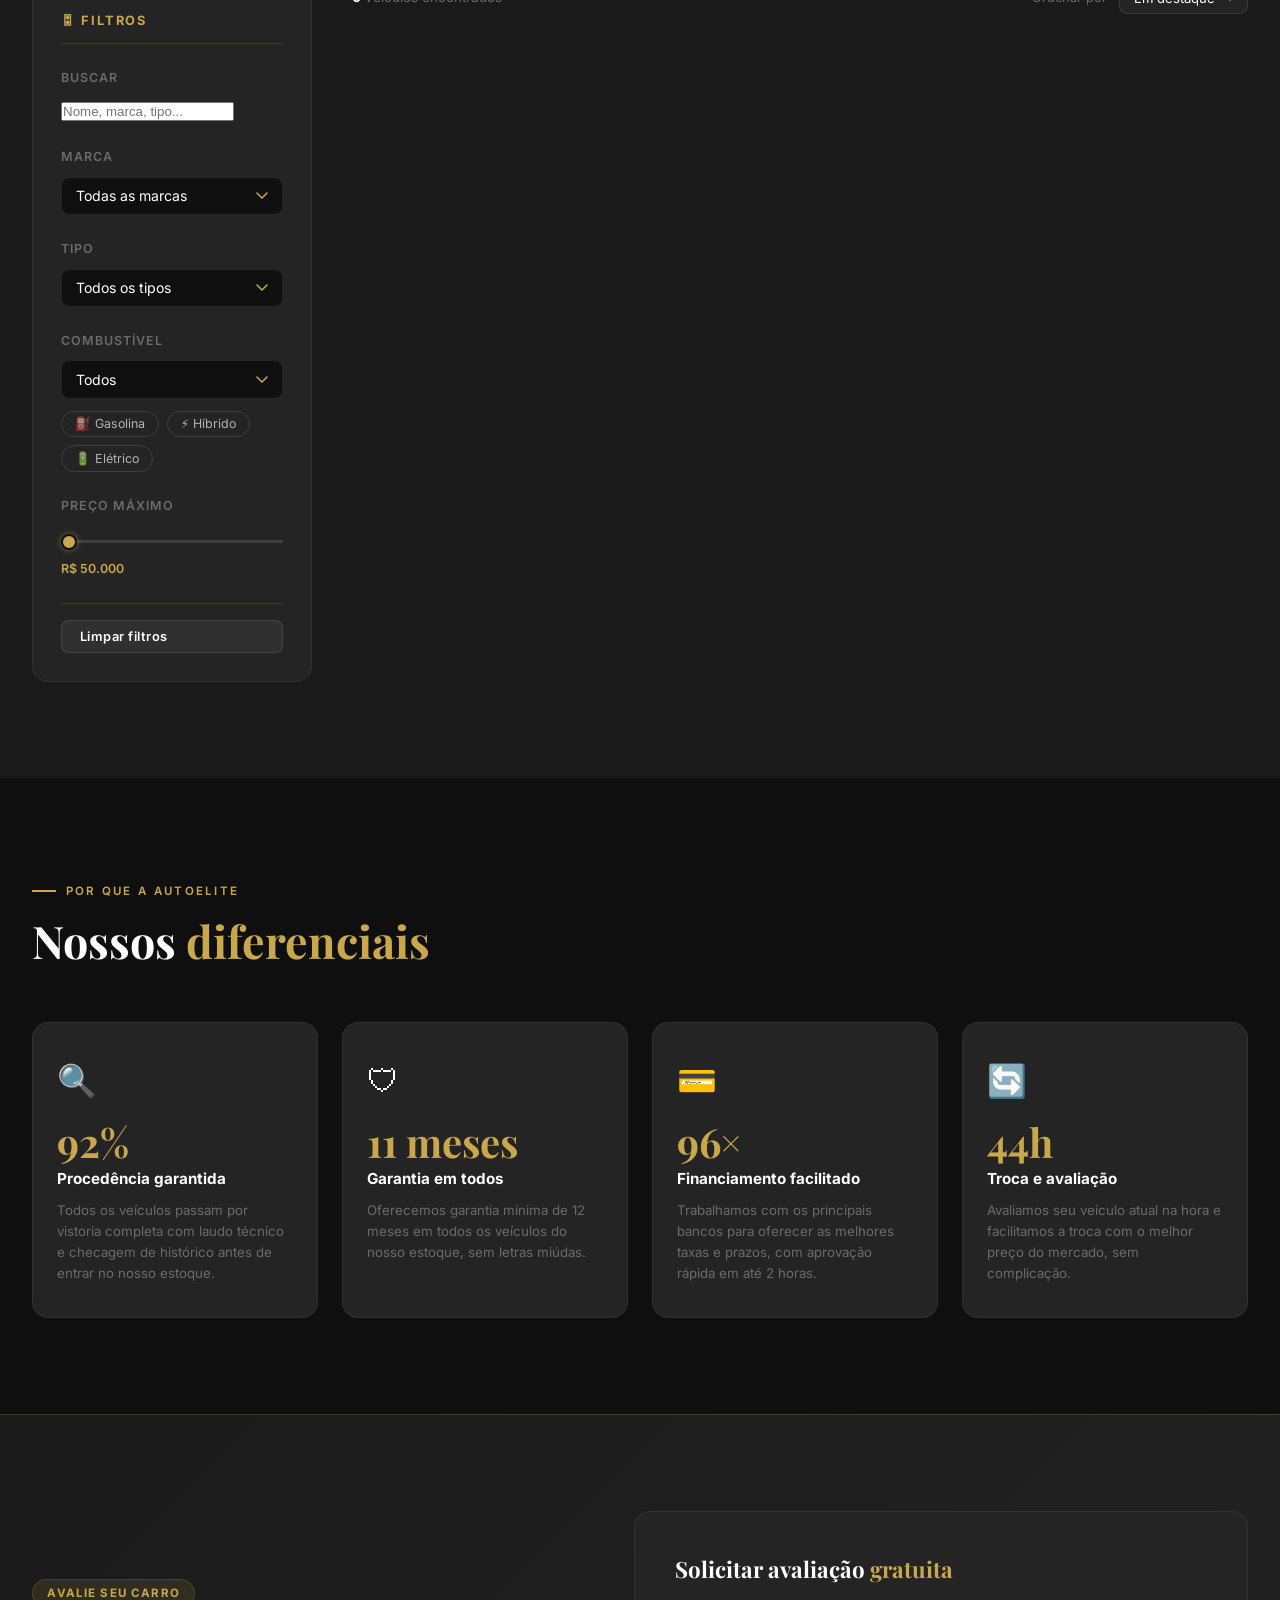
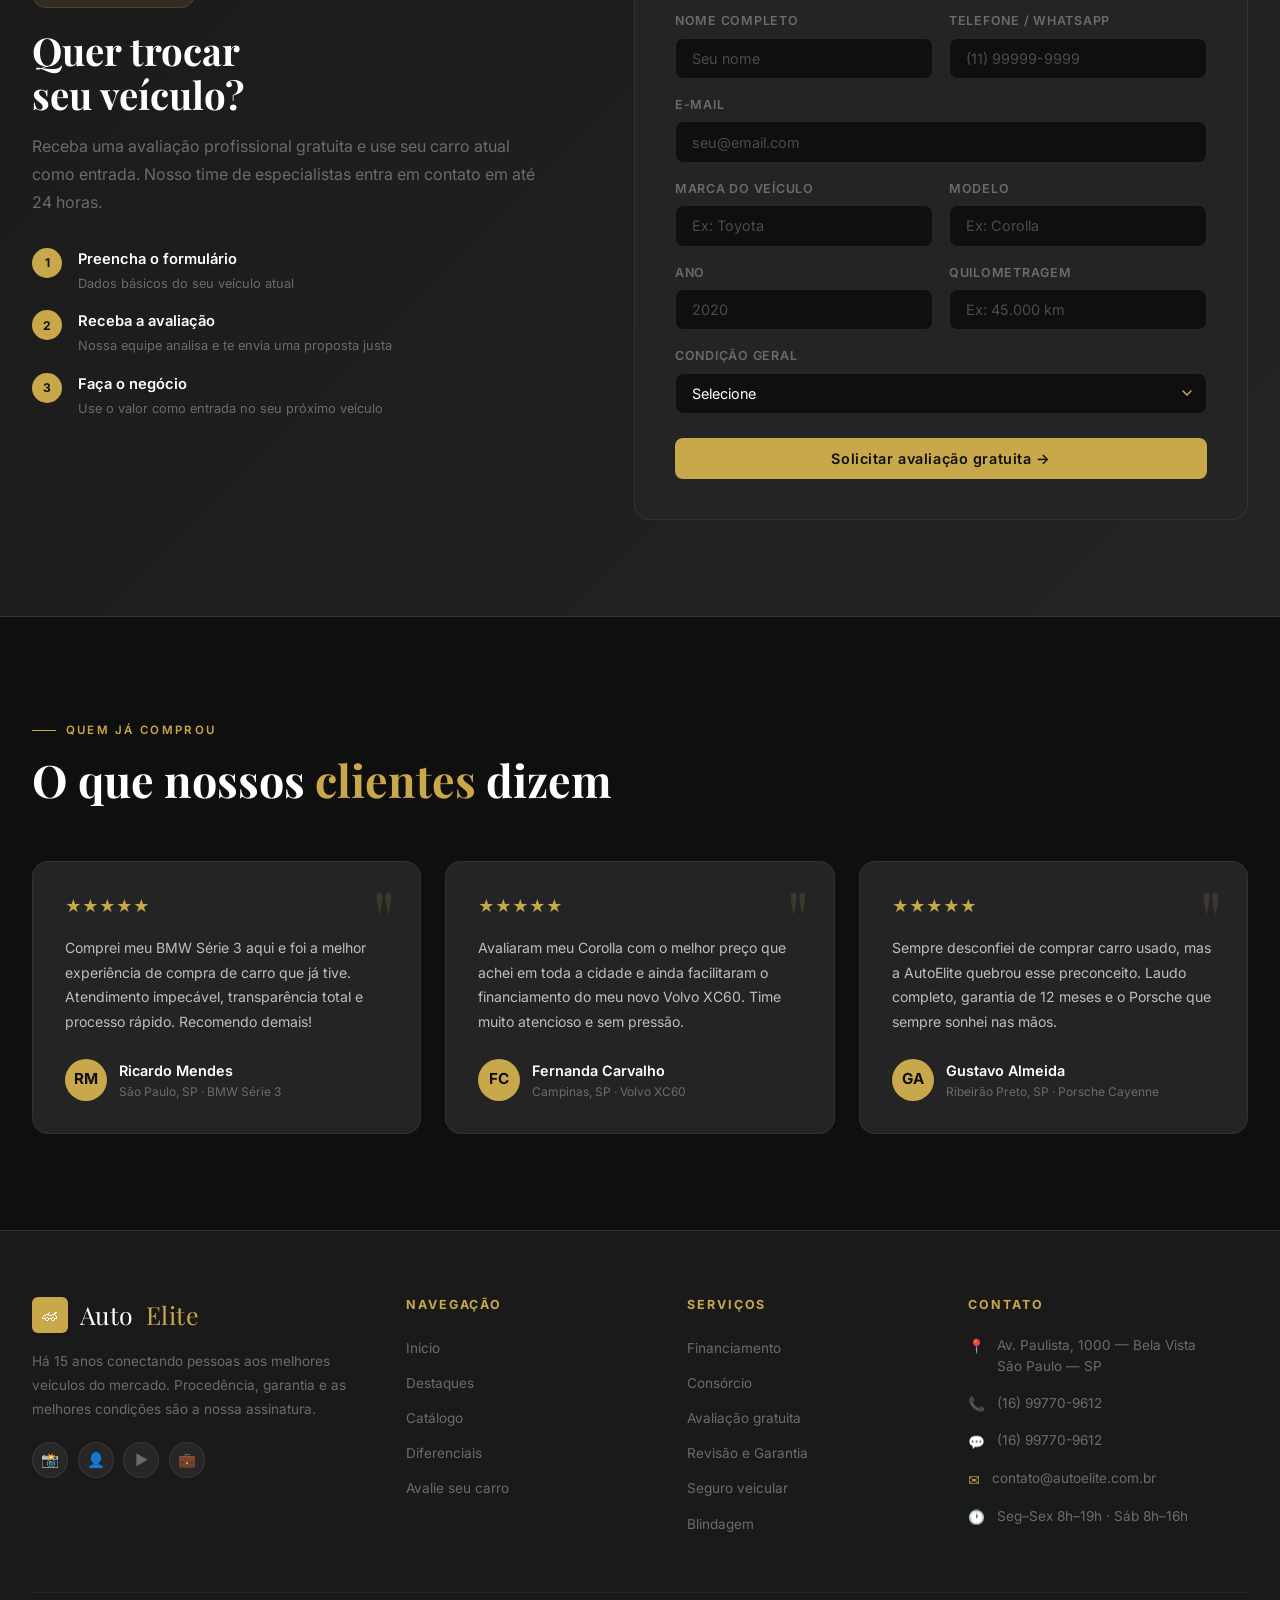
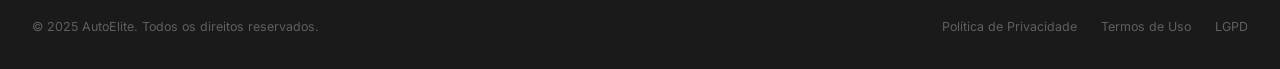
==== commit 8fc843c7: "Adiciona notificacao de lead por e-mail e honeypot anti-spam - api_avaliacoes.php: manda e-mail pro " ====
--- a/index.html
+++ b/index.html
@@ -309,6 +309,7 @@
         <div class="aval-form-wrap">
           <div class="aval-form-title">Solicitar avaliação <span class="ouro">gratuita</span></div>
           <form id="formAvaliacao">
+            <input type="text" id="avEmpresa" name="empresa" autocomplete="off" tabindex="-1" style="position:absolute;left:-9999px;opacity:0" aria-hidden="true">
             <div class="form-row">
               <div class="form-grupo">
                 <label>Nome completo</label>
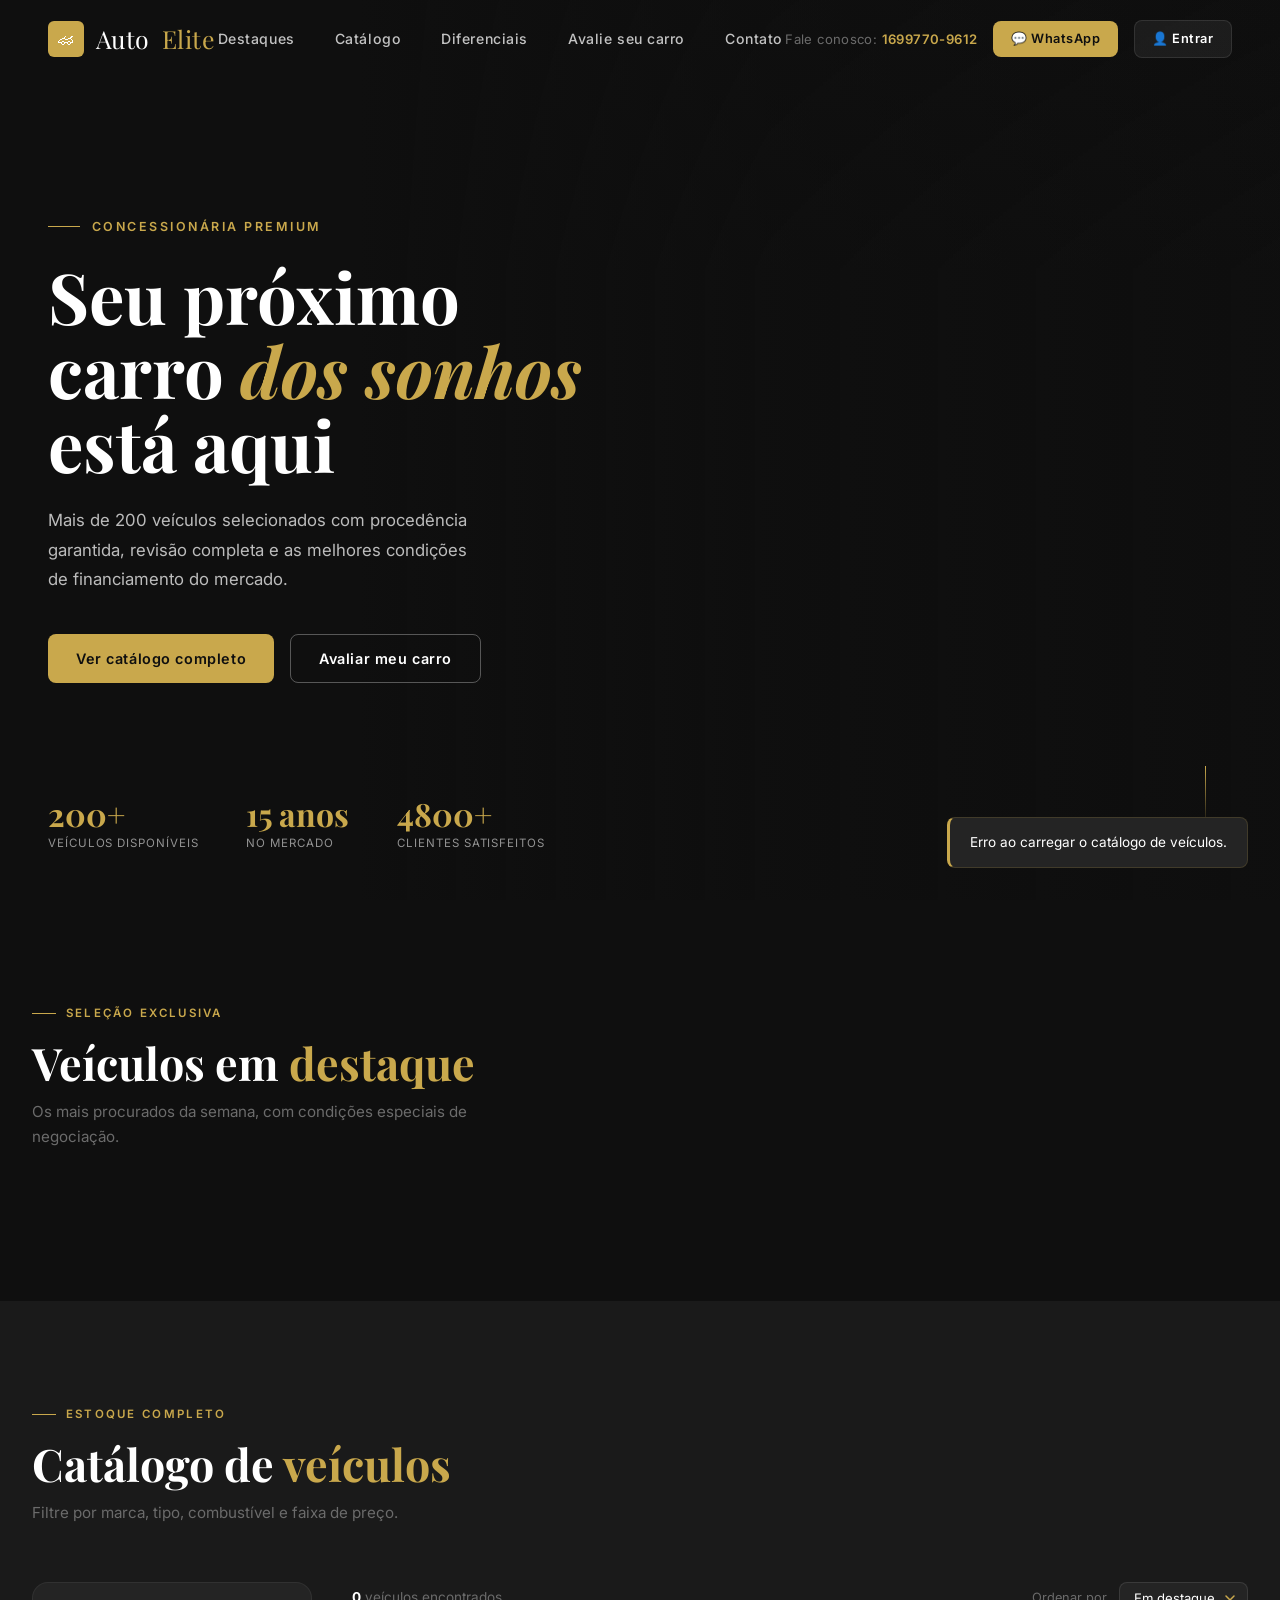
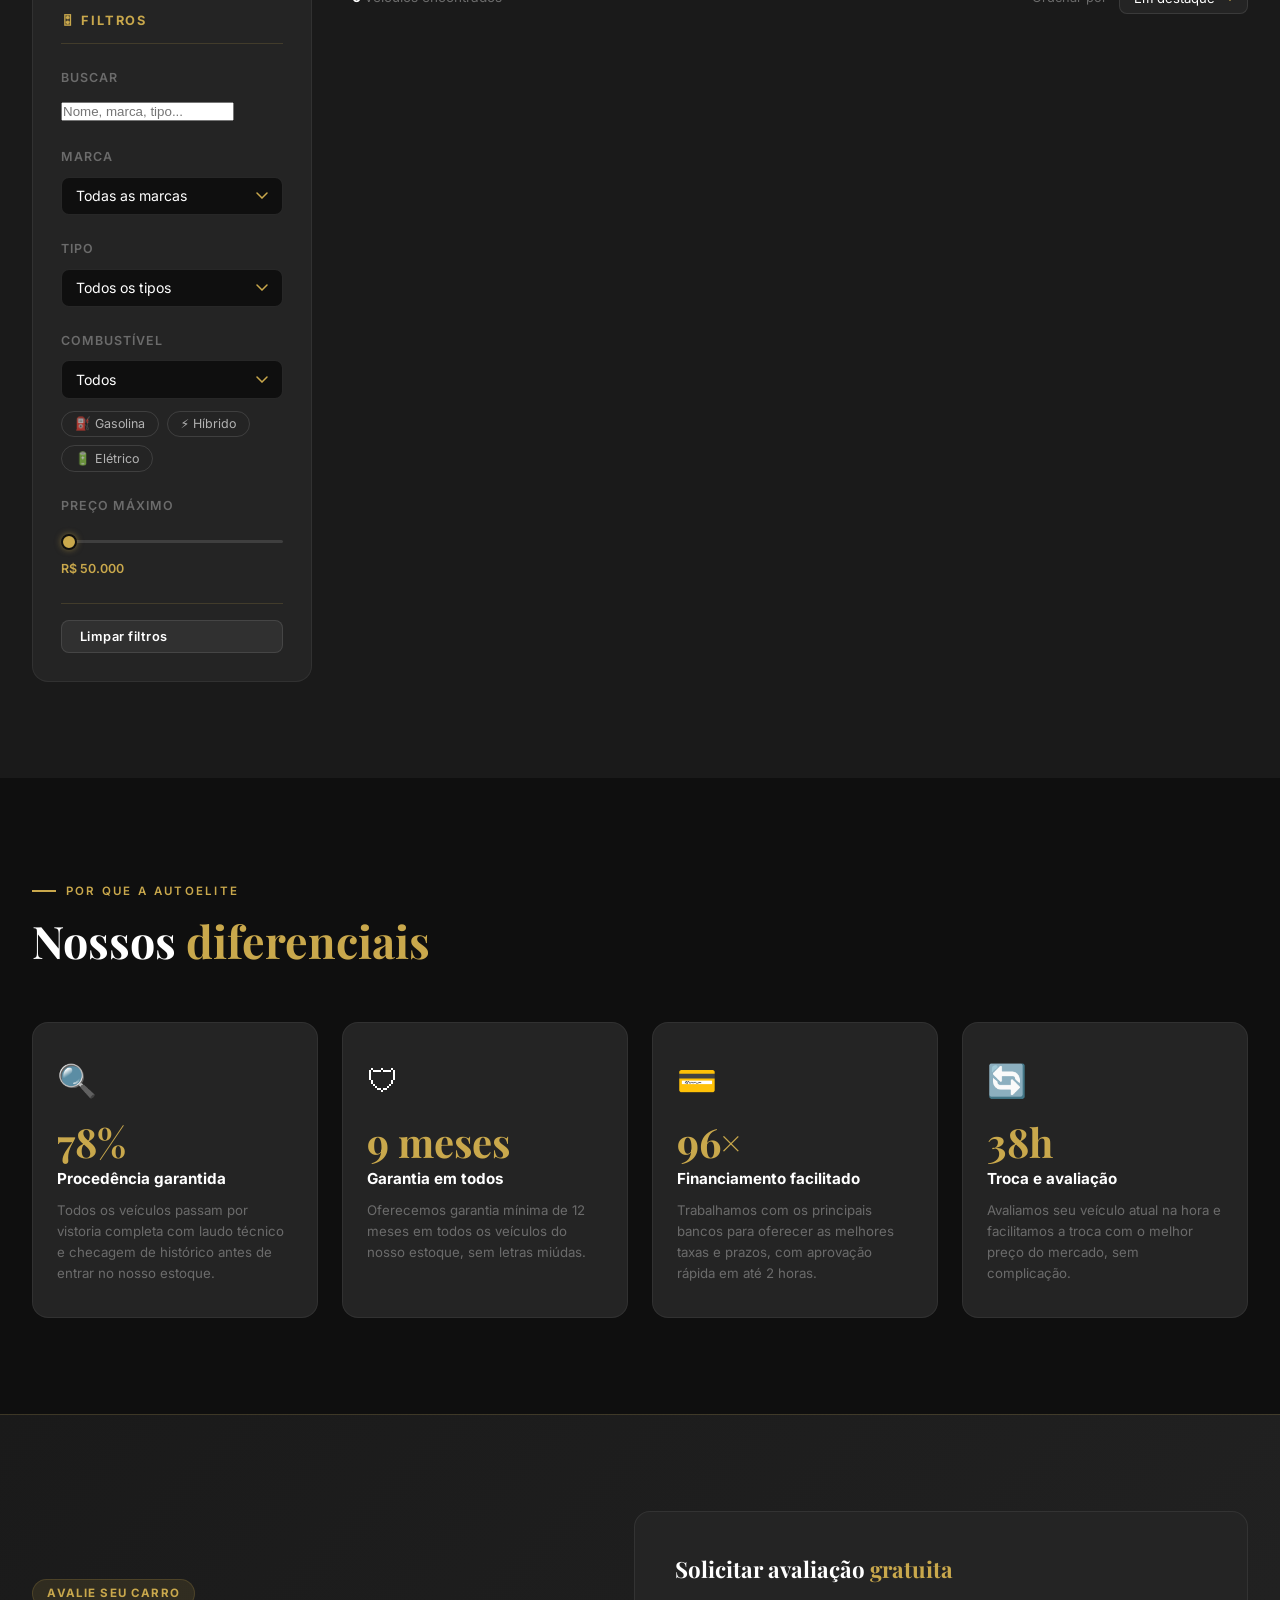
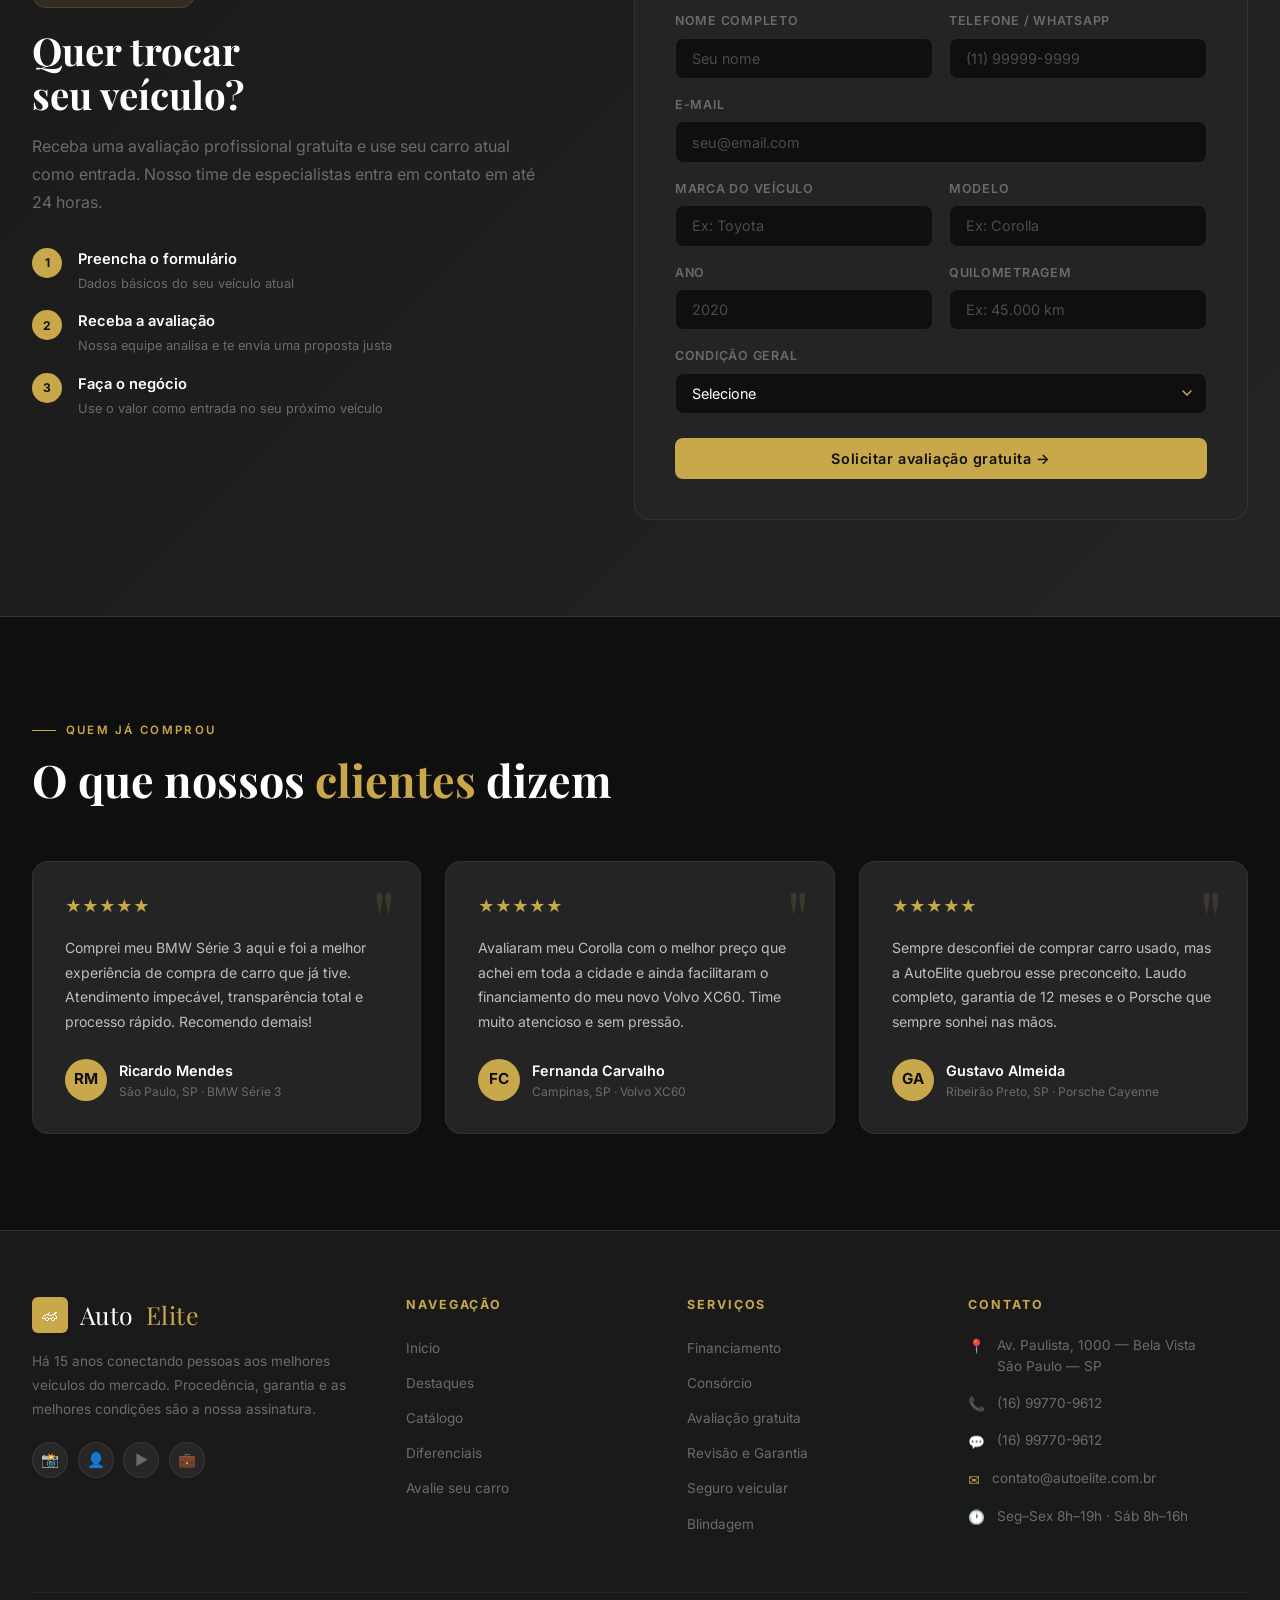
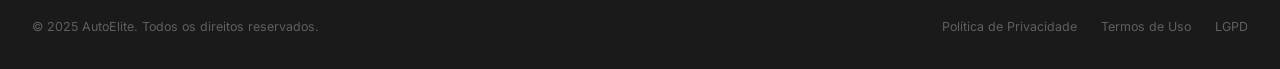
==== commit a5ae05e5: "Adiciona galeria de fotos extras por carro Mantem IMAGEM como capa (nada muda no que ja funciona) e " ====
--- a/index.html
+++ b/index.html
@@ -514,6 +514,7 @@
         <img id="modalImg" src="" alt="">
         <button class="modal-close" onclick="fecharModal()" aria-label="Fechar">✕</button>
       </div>
+      <div class="modal-thumbs" id="modalThumbs"></div>
       <div class="modal-body">
         <div class="modal-marca" id="modalMarca"></div>
         <div class="modal-nome" id="modalNome"></div>
--- a/style.css
+++ b/style.css
@@ -913,6 +913,25 @@
   transition: var(--trans);
 }
 .modal-close:hover { background: rgba(255,255,255,.15); }
+.modal-thumbs {
+  display: flex;
+  gap: .5rem;
+  padding: 1rem 2.5rem 0;
+  overflow-x: auto;
+}
+.modal-thumbs:empty { display: none; }
+.modal-thumbs img {
+  width: 64px; height: 48px;
+  object-fit: cover;
+  border-radius: .4rem;
+  cursor: pointer;
+  border: 2px solid transparent;
+  opacity: .6;
+  transition: var(--trans);
+  flex-shrink: 0;
+}
+.modal-thumbs img:hover { opacity: .9; }
+.modal-thumbs img.ativa { border-color: var(--ouro); opacity: 1; }
 .modal-body { padding: 2rem 2.5rem; }
 .modal-marca {
   font-size: .75rem;
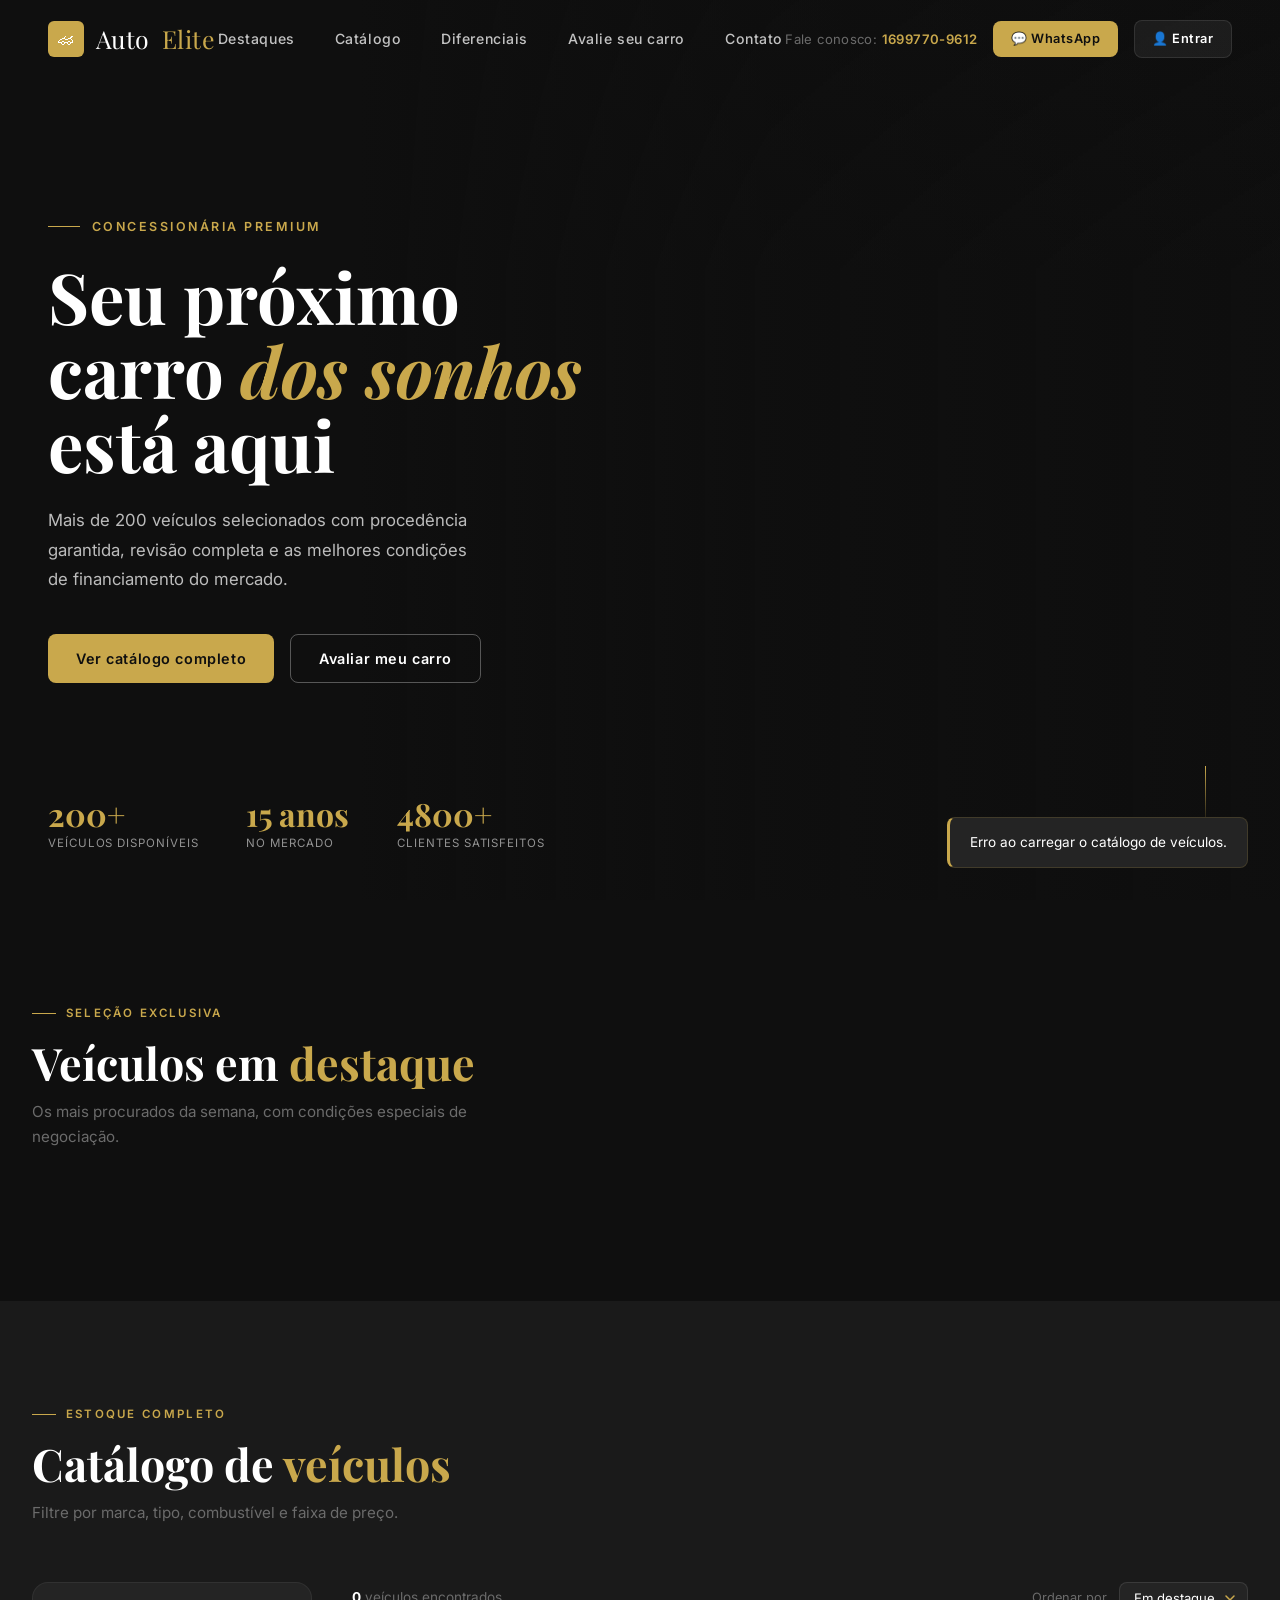
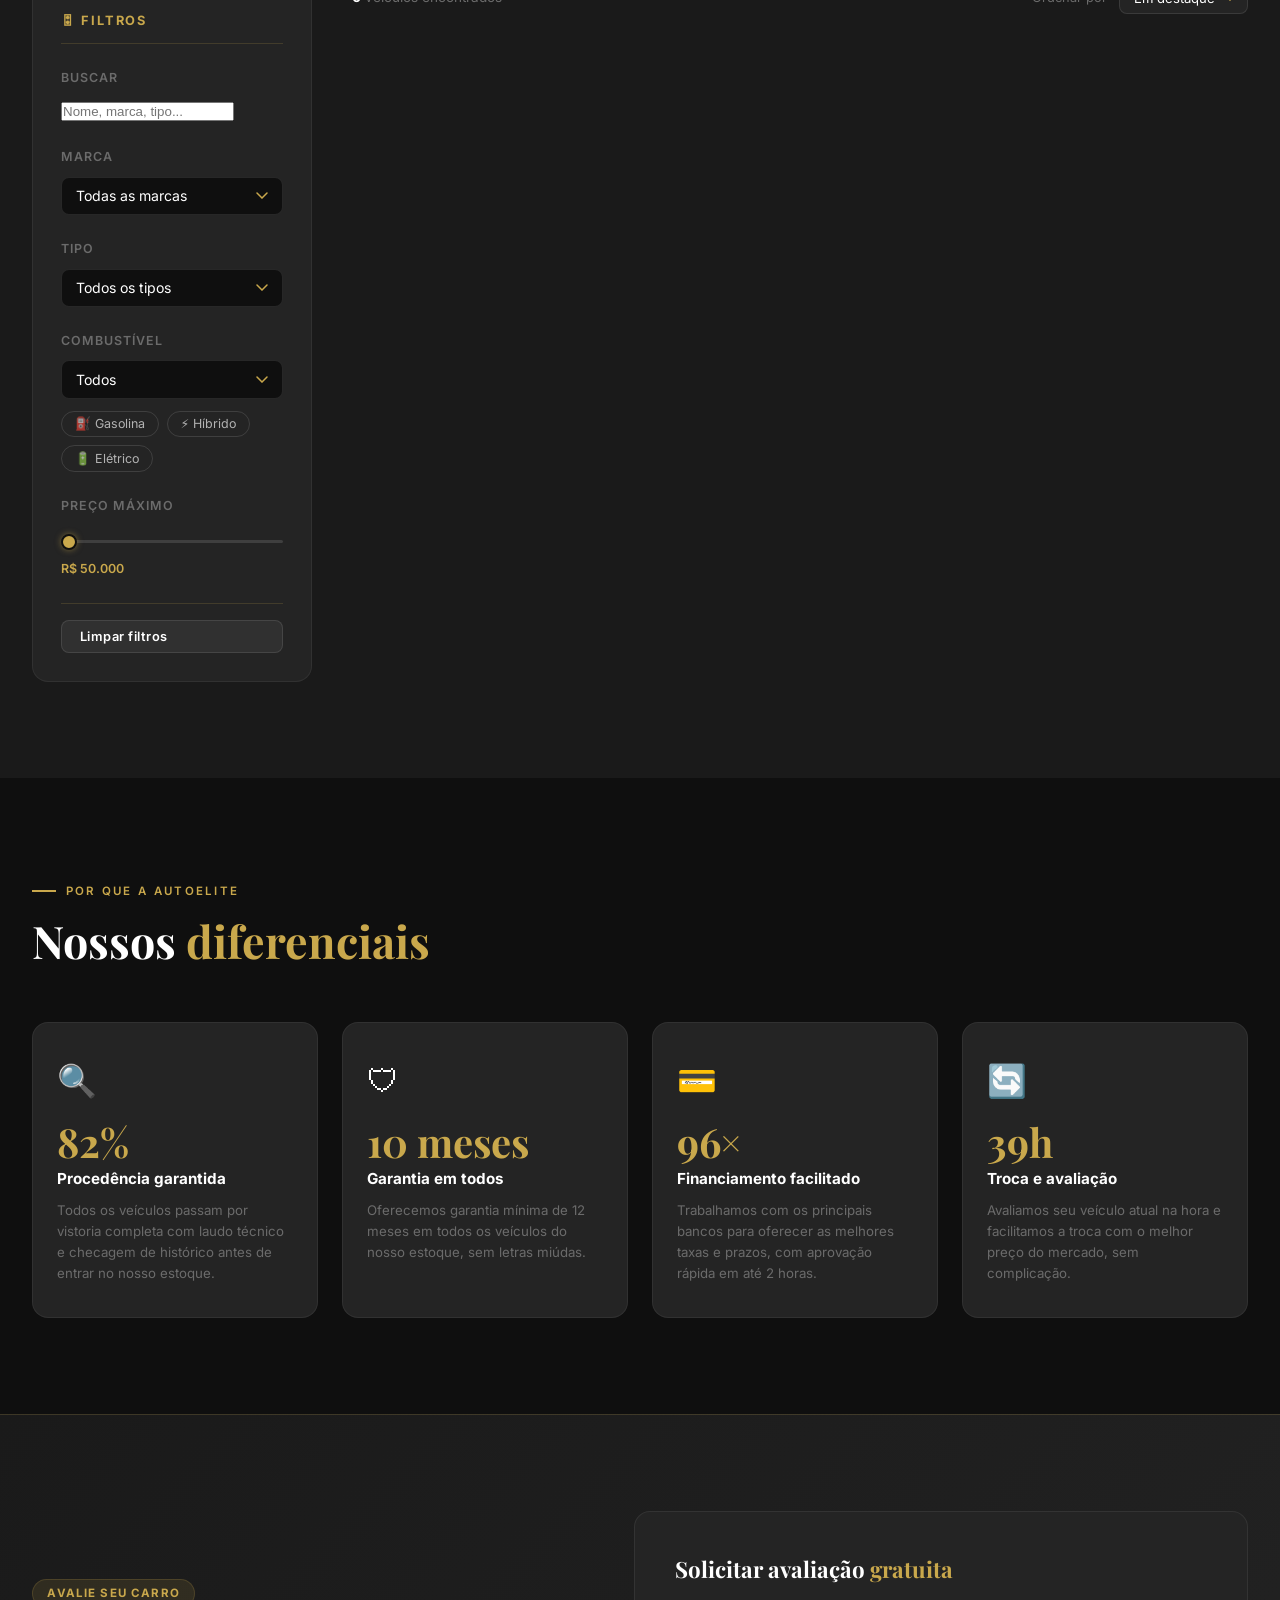
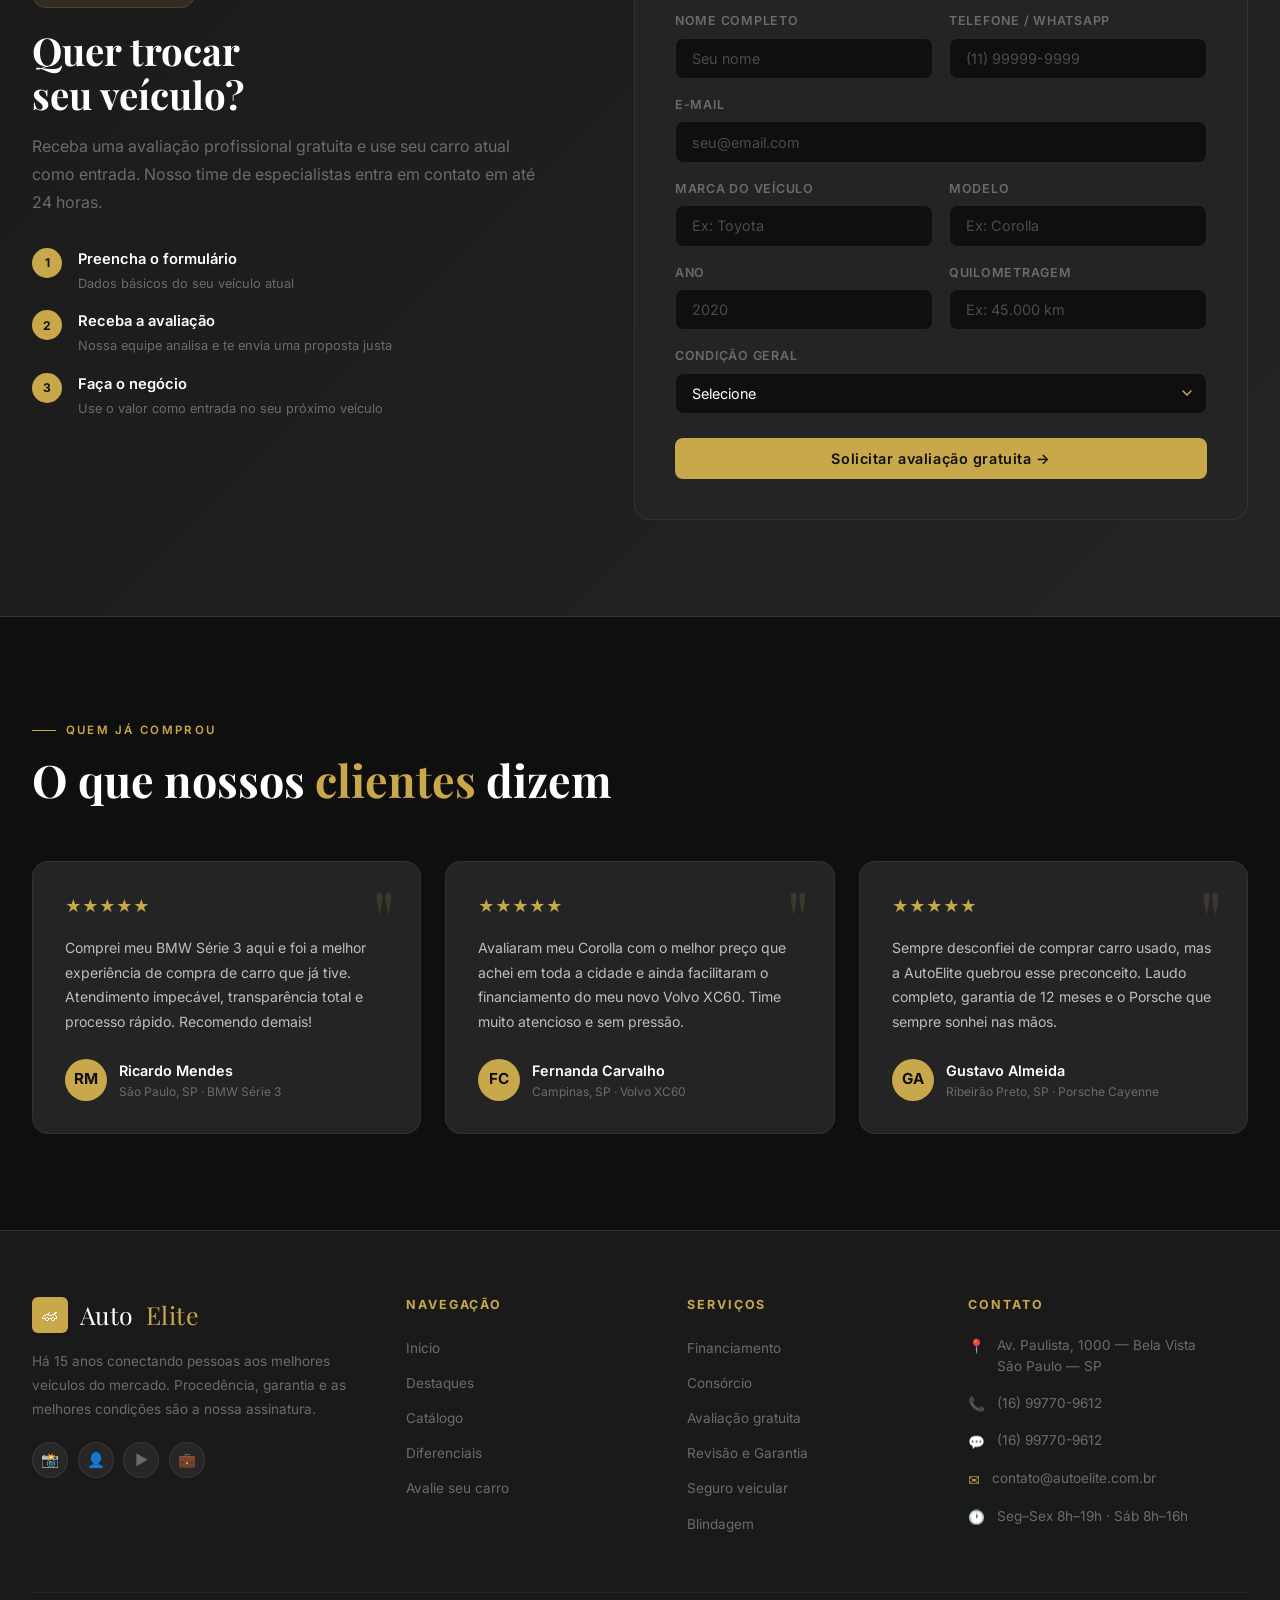
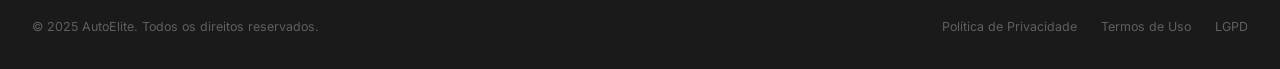
==== commit d80b0cd0: "Adiciona filtro de favoritos, robots.txt/sitemap.xml e corrige bug de favoritos no cliente - cliente" ====
--- a/index.html
+++ b/index.html
@@ -9,6 +9,7 @@
   <meta property="og:title" content="AutoElite — Veículos Premium">
   <meta property="og:description" content="Sua concessionária de veículos premium. Mais de 200 veículos selecionados com garantia e procedência.">
   <meta property="og:image" content="https://images.unsplash.com/photo-1583121274602-3e2820c69888?w=1200&q=80">
+  <link rel="canonical" href="https://autoelite.infinityfree.me/">
   <link rel="icon" href="data:image/svg+xml,<svg xmlns=%22http://www.w3.org/2000/svg%22 viewBox=%220 0 100 100%22><text y=%22.9em%22 font-size=%2290%22>🏎</text></svg>">
 
   <!-- Fonts -->
